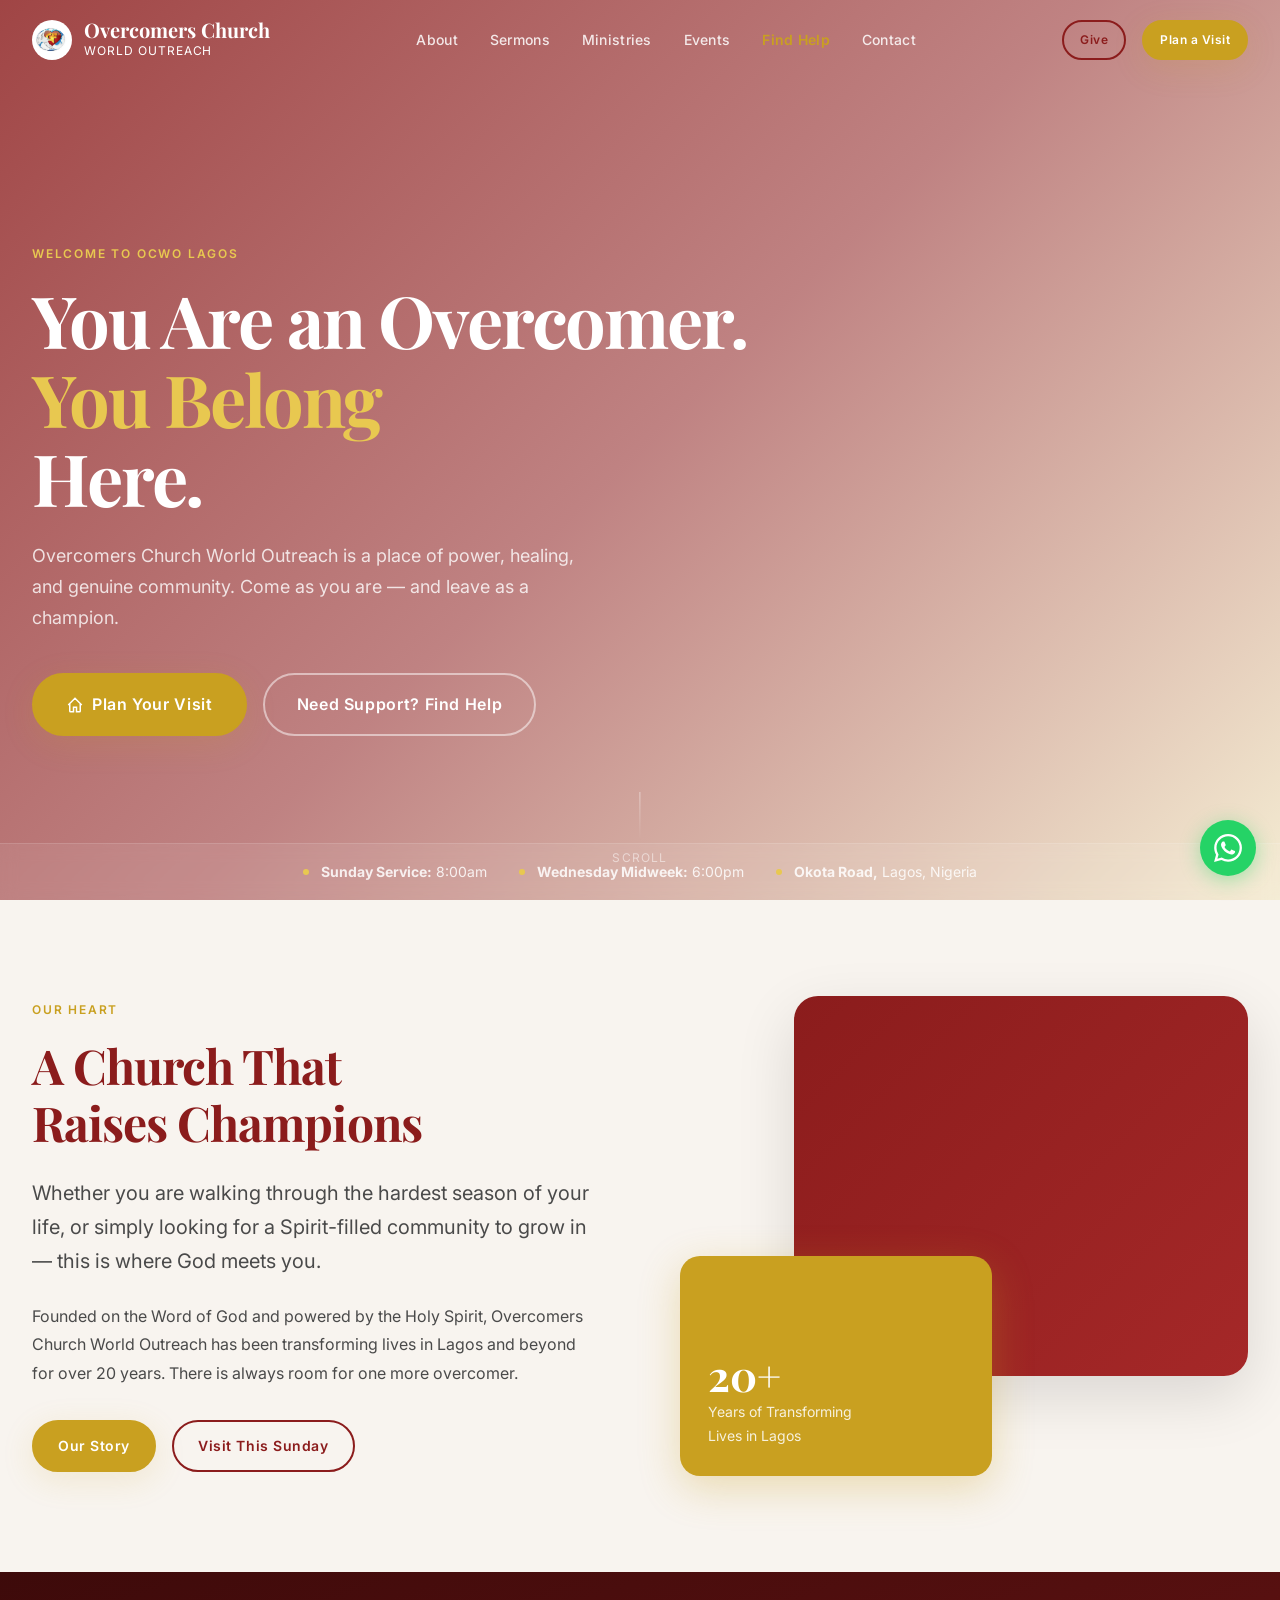
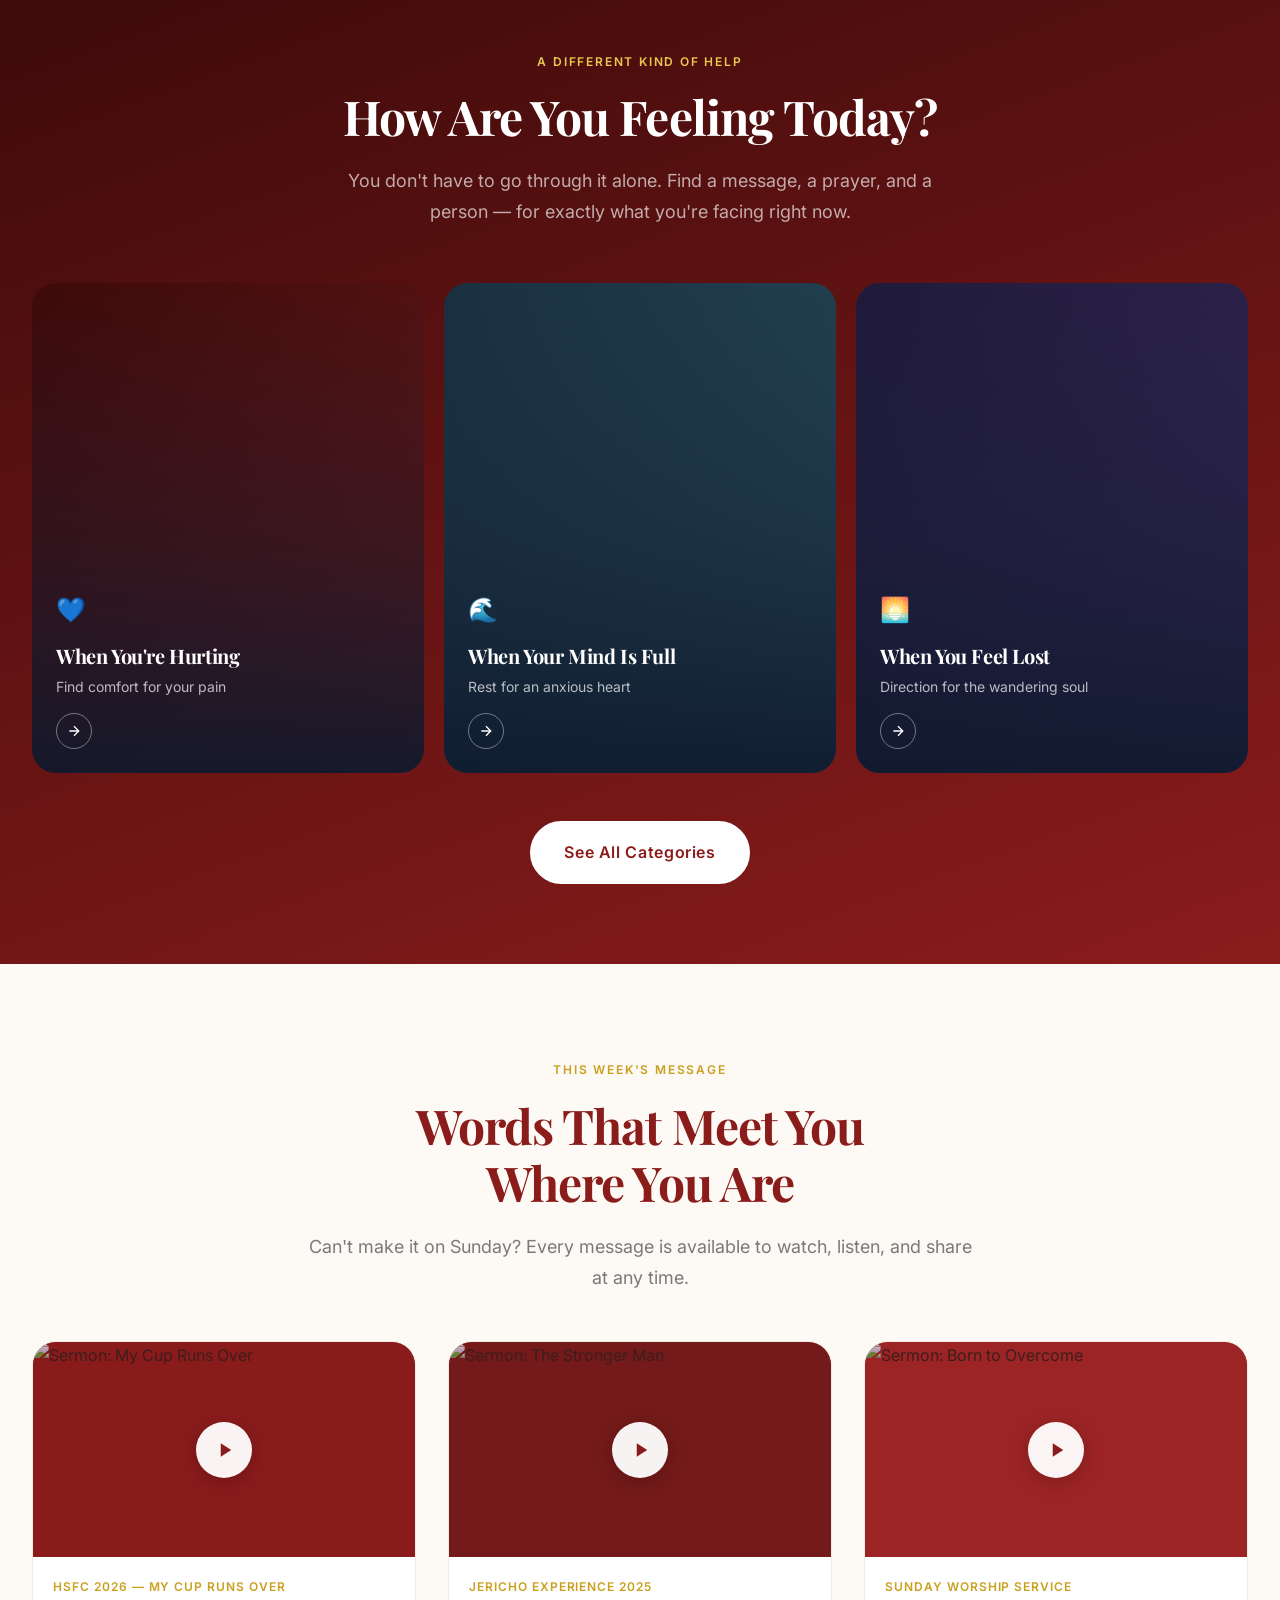
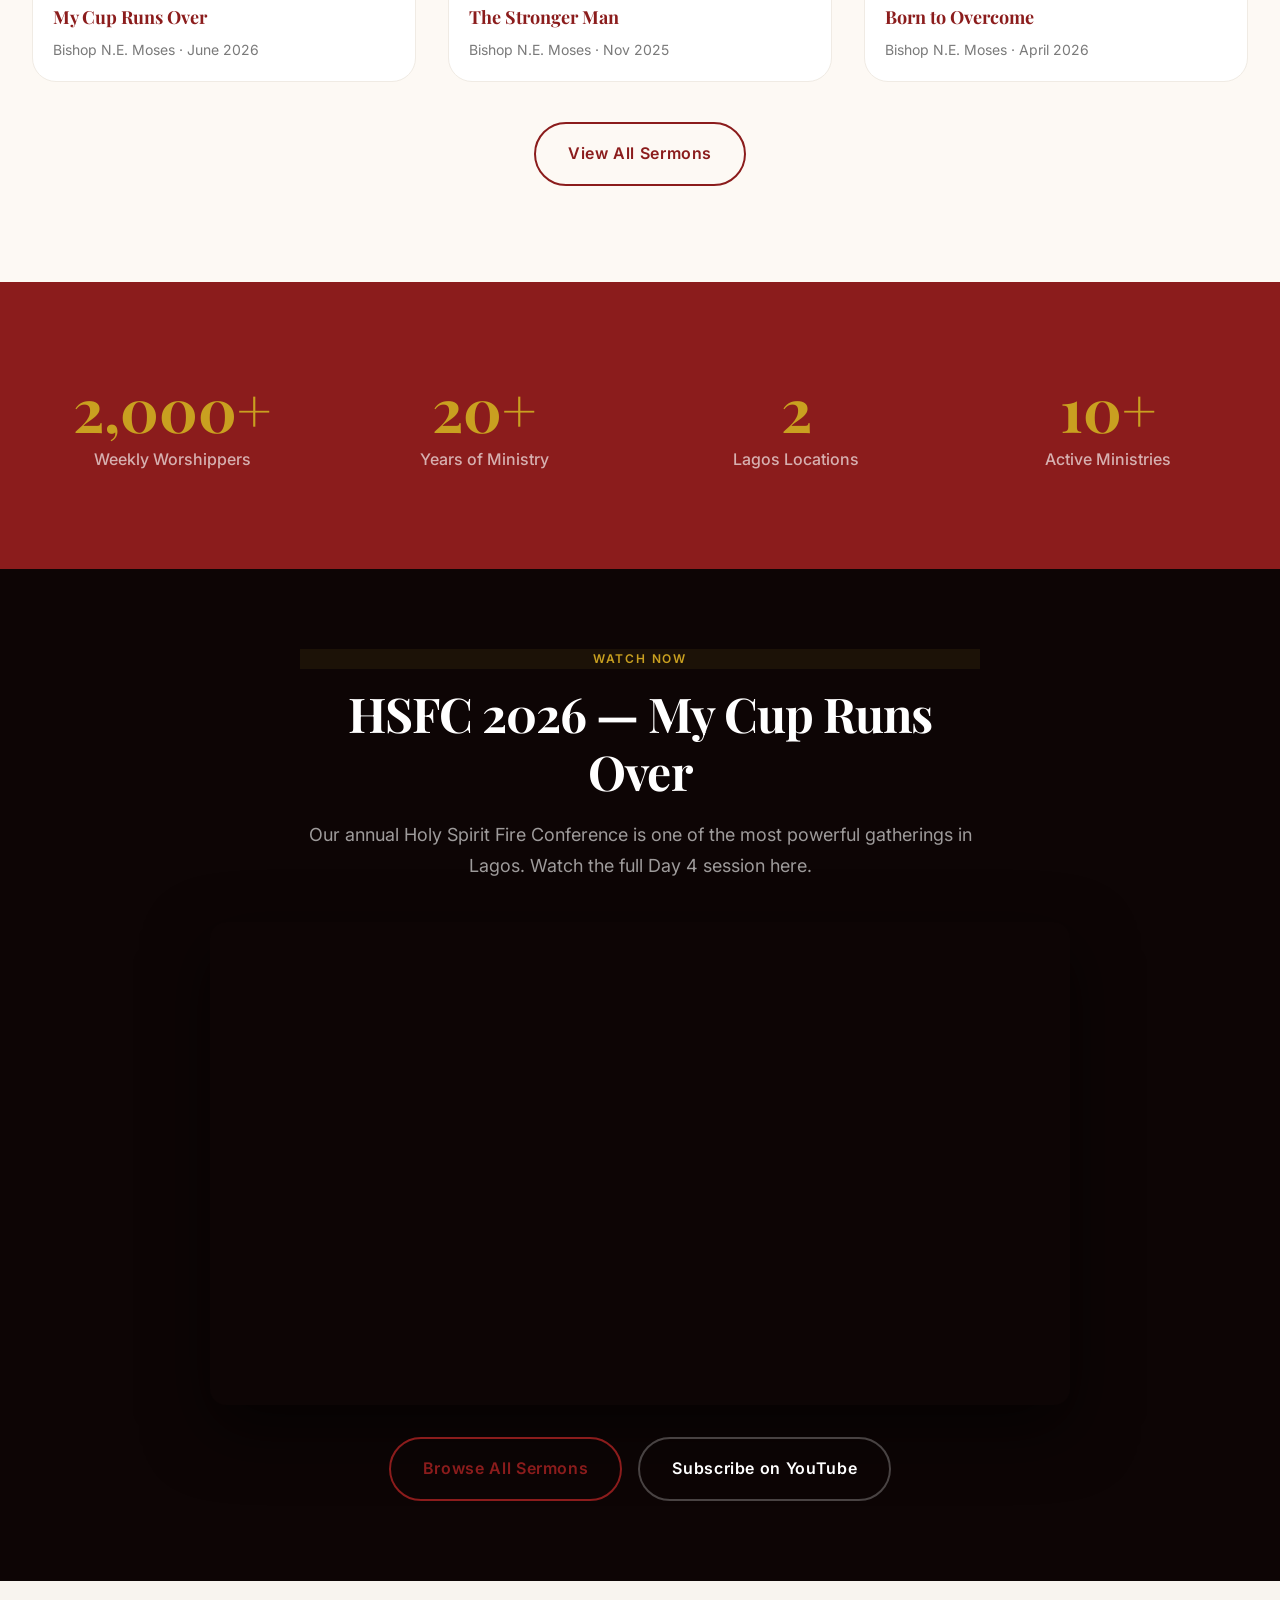
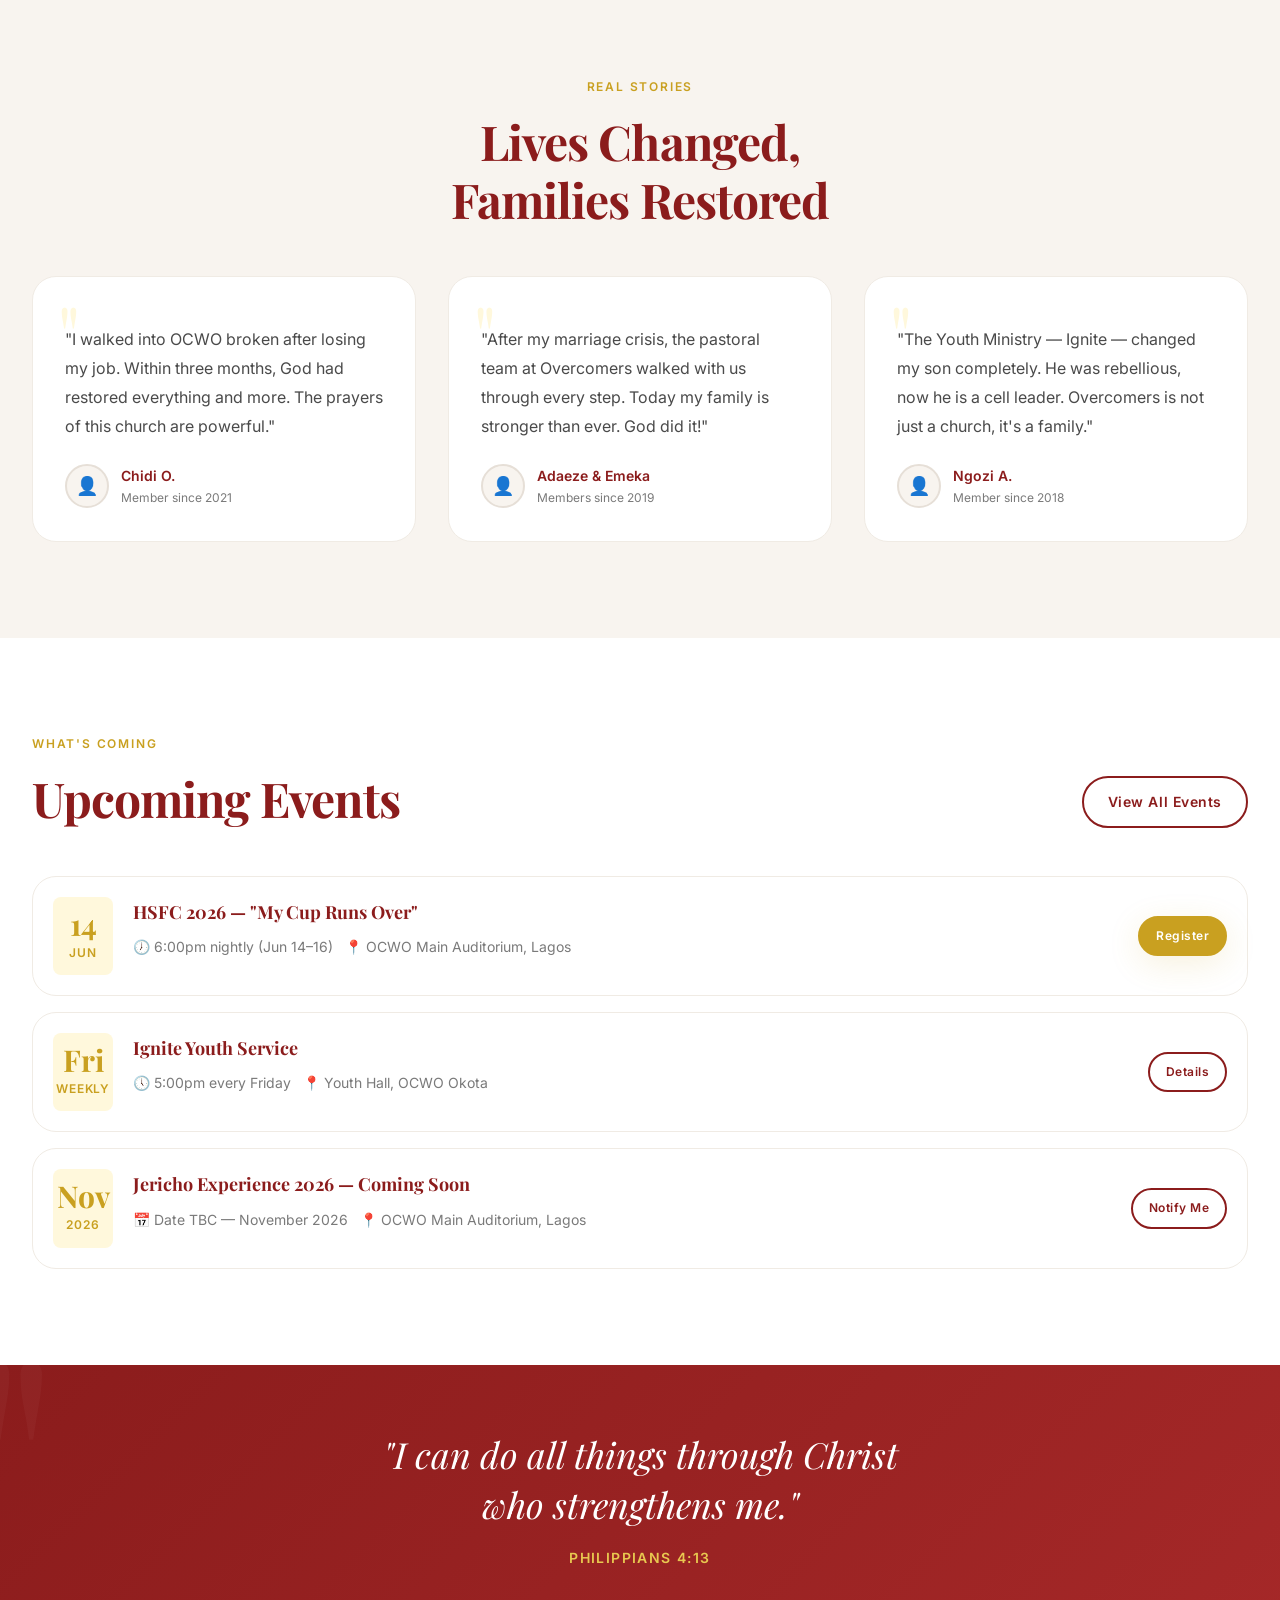
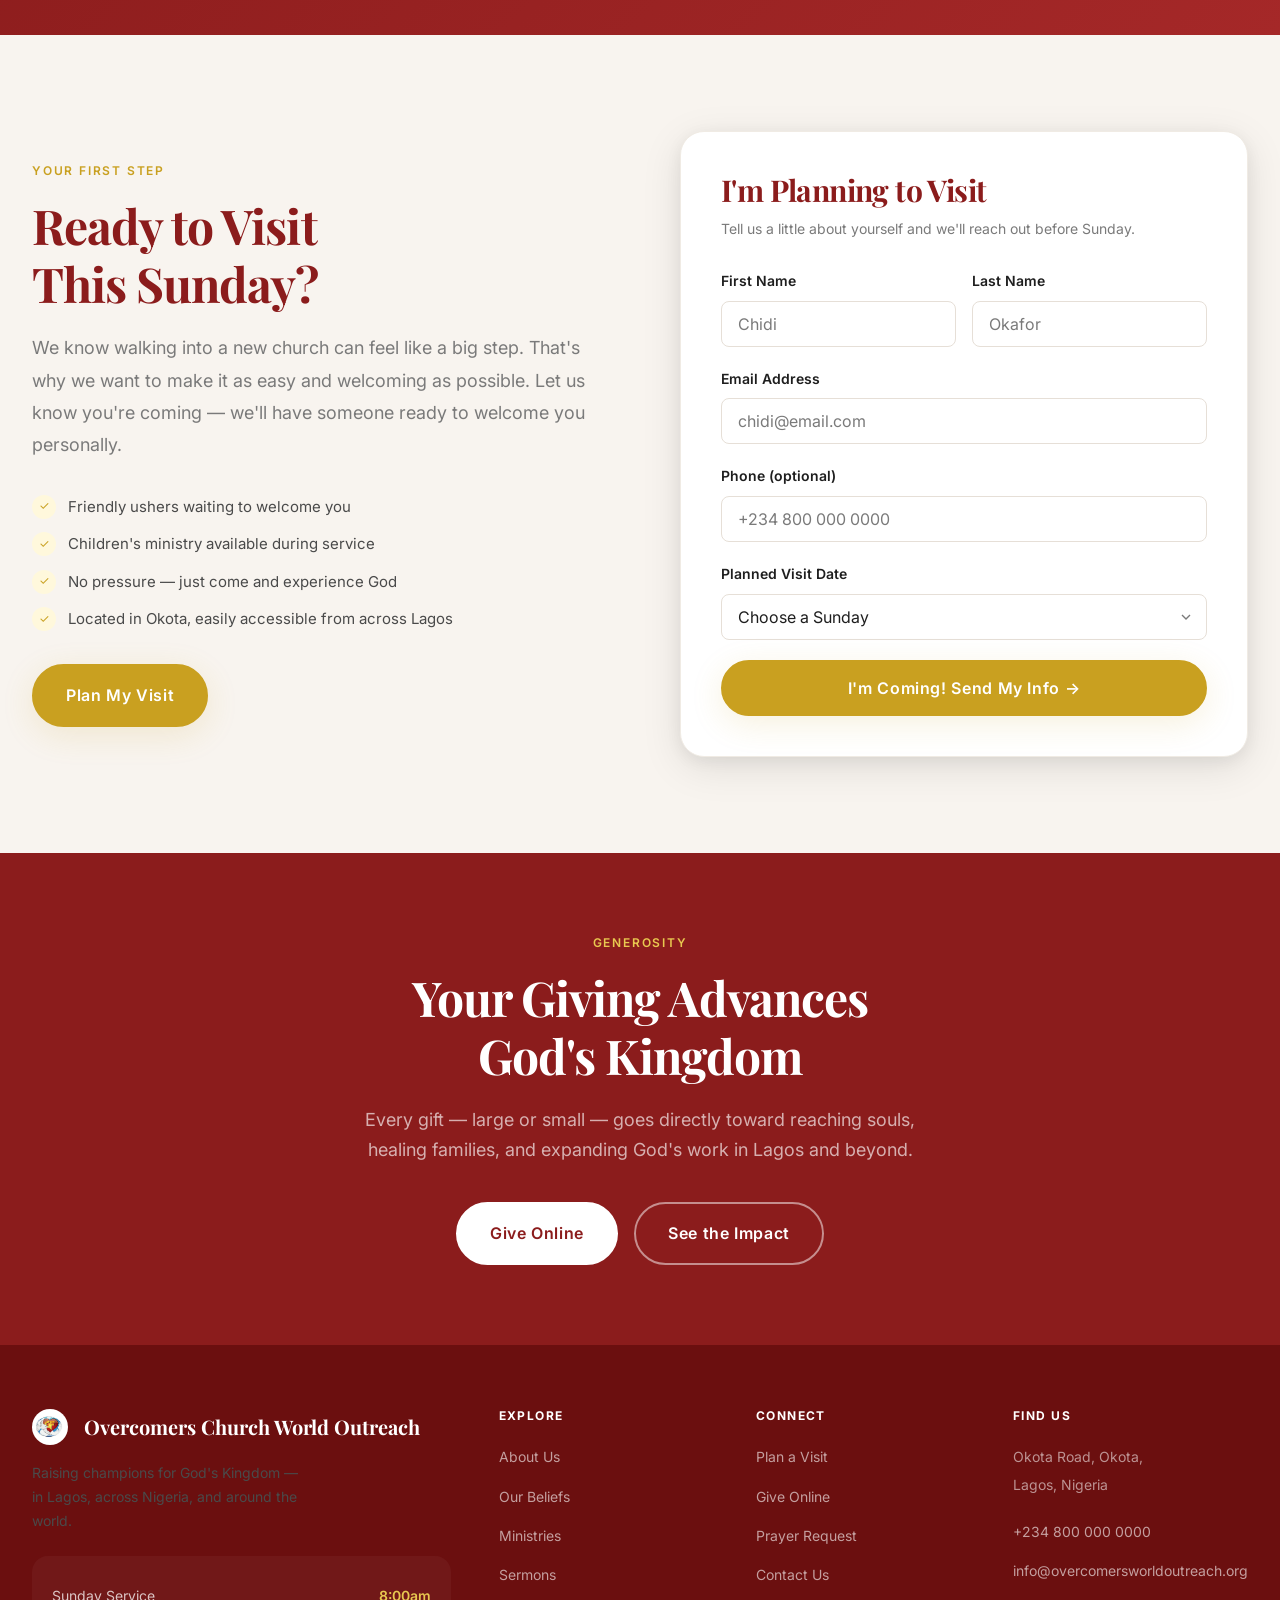
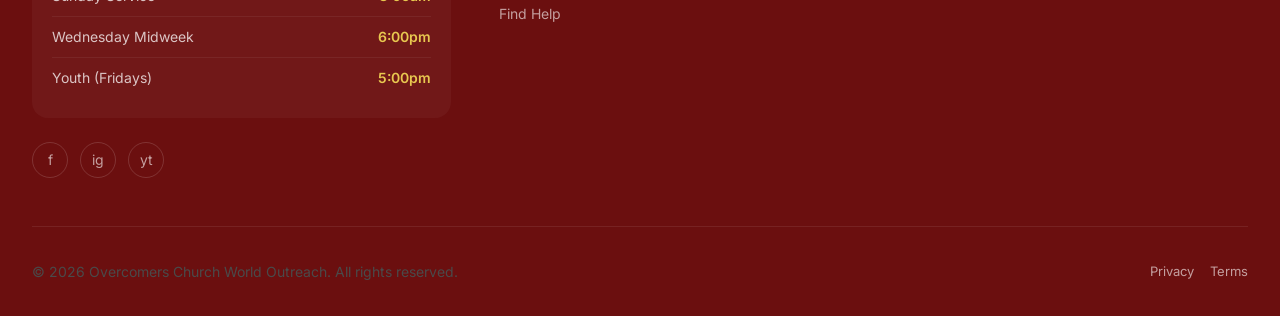
==== index.html @ a86c3cb4 "Initial commit: Overcomers Church World Outreach website Complete 11-page static website for OCWO, O" ====
<!DOCTYPE html>
<html lang="en">
<head>
  <meta charset="UTF-8" />
  <meta name="viewport" content="width=device-width, initial-scale=1.0" />
  <meta name="description" content="Overcomers Church World Outreach — Raising champions for God's Kingdom. Join us in Okota, Lagos every Sunday at 8:00am." />
  <meta property="og:title" content="Overcomers Church World Outreach" />
  <meta property="og:description" content="Raising champions for God's Kingdom in Lagos, Nigeria, and around the world." />
  <meta property="og:type" content="website" />
  <title>Overcomers Church World Outreach — Home</title>
  <link rel="preconnect" href="https://fonts.googleapis.com" />
  <link rel="preconnect" href="https://fonts.gstatic.com" crossorigin />
  <link href="https://fonts.googleapis.com/css2?family=Playfair+Display:ital,wght@0,700;0,800;1,700&family=Inter:wght@400;500;600&display=swap" rel="stylesheet" />
  <link rel="stylesheet" href="css/style.css" />
</head>
<body>

  <nav class="nav nav--transparent" id="main-nav" data-transparent="true">
    <div class="nav__inner">
      <a href="index.html" class="nav__logo">
        <img src="logo/Overcomers Church World Outreach logo.jpg" alt="Overcomers Church World Outreach" class="nav__logo-mark" style="object-fit:cover;background:transparent;border-radius:50%;">
        <div>
          <div class="nav__logo-text">Overcomers Church</div>
          <div class="nav__logo-sub">World Outreach</div>
        </div>
      </a>
      <ul class="nav__links">
        <li><a href="about.html" class="nav__link">About</a></li>
        <li><a href="sermons.html" class="nav__link">Sermons</a></li>
        <li><a href="ministries.html" class="nav__link">Ministries</a></li>
        <li><a href="events.html" class="nav__link">Events</a></li>
        <li><a href="find-help.html" class="nav__link nav__link--find-help">Find Help</a></li>
        <li><a href="contact.html" class="nav__link">Contact</a></li>
      </ul>
      <div class="nav__actions">
        <a href="give.html" class="btn btn--secondary btn--sm">Give</a>
        <a href="plan-visit.html" class="btn btn--primary btn--sm">Plan a Visit</a>
        <button class="nav__menu-btn" id="menu-btn" aria-label="Open menu">
          <span></span><span></span><span></span>
        </button>
      </div>
    </div>
  </nav>

  <div class="mobile-nav" id="mobile-nav">
    <button class="mobile-nav__close" id="mobile-nav-close">✕</button>
    <ul class="mobile-nav__links">
      <li><a href="index.html" class="mobile-nav__link">Home</a></li>
      <li><a href="about.html" class="mobile-nav__link">About</a></li>
      <li><a href="beliefs.html" class="mobile-nav__link">Our Beliefs</a></li>
      <li><a href="sermons.html" class="mobile-nav__link">Sermons</a></li>
      <li><a href="ministries.html" class="mobile-nav__link">Ministries</a></li>
      <li><a href="events.html" class="mobile-nav__link">Events</a></li>
      <li><a href="find-help.html" class="mobile-nav__link mobile-nav__link--find-help">Find Help</a></li>
      <li><a href="plan-visit.html" class="mobile-nav__link">Plan a Visit</a></li>
      <li><a href="give.html" class="mobile-nav__link">Give</a></li>
      <li><a href="contact.html" class="mobile-nav__link">Contact</a></li>
    </ul>
  </div>

  <main>

    <!-- HERO -->
    <section class="hero">
      <div class="hero__bg" style="overflow:hidden;">
        <img
          src="images/hero-worship.jpg"
          alt="Overcomers Church World Outreach in worship"
          style="position:absolute;inset:0;width:100%;height:100%;object-fit:cover;"
          onerror="this.style.display='none'"
        />
      </div>

      <div class="hero__content">
        <span class="hero__label animate-fade-up">Welcome to OCWO Lagos</span>
        <h1 class="hero__title animate-fade-up animate-fade-up--delay-1">
          You Are an Overcomer.
          <span>You Belong</span>
          Here.
        </h1>
        <p class="hero__subtitle animate-fade-up animate-fade-up--delay-2">
          Overcomers Church World Outreach is a place of power, healing, and genuine community.
          Come as you are — and leave as a champion.
        </p>
        <div class="hero__actions animate-fade-up animate-fade-up--delay-3">
          <a href="plan-visit.html" class="btn btn--primary btn--lg">
            <svg viewBox="0 0 24 24" fill="none" stroke="currentColor" stroke-width="2"><path d="M3 12l9-9 9 9M5 10v10a1 1 0 001 1h4v-6h4v6h4a1 1 0 001-1V10"/></svg>
            Plan Your Visit
          </a>
          <a href="find-help.html" class="btn btn--ghost btn--lg">
            Need Support? Find Help
          </a>
        </div>
      </div>

      <div class="service-bar" style="position:absolute;bottom:0;left:0;right:0;">
        <div class="service-bar__inner">
          <div class="service-bar__item">
            <div class="service-bar__dot"></div>
            <span><strong>Sunday Service:</strong> 8:00am</span>
          </div>
          <div class="service-bar__item">
            <div class="service-bar__dot"></div>
            <span><strong>Wednesday Midweek:</strong> 6:00pm</span>
          </div>
          <div class="service-bar__item">
            <div class="service-bar__dot"></div>
            <span><strong>Okota Road,</strong> Lagos, Nigeria</span>
          </div>
        </div>
      </div>

      <div class="hero__scroll">
        <div class="hero__scroll-line"></div>
        <span>Scroll</span>
      </div>
    </section>

    <!-- WELCOME SECTION -->
    <section class="section section--warm">
      <div class="container">
        <div style="display:grid;grid-template-columns:1fr 1fr;gap:80px;align-items:center;">

          <div class="reveal">
            <span class="section-header__label">Our Heart</span>
            <h2 style="margin-bottom:24px;">A Church That<br>Raises Champions</h2>
            <p class="text-lead" style="margin-bottom:24px;">
              Whether you are walking through the hardest season of your life, or simply looking for
              a Spirit-filled community to grow in — this is where God meets you.
            </p>
            <p style="margin-bottom:32px;">
              Founded on the Word of God and powered by the Holy Spirit, Overcomers Church World Outreach
              has been transforming lives in Lagos and beyond for over 20 years. There is always room for one more overcomer.
            </p>
            <div style="display:flex;gap:16px;flex-wrap:wrap;">
              <a href="about.html" class="btn btn--primary">Our Story</a>
              <a href="plan-visit.html" class="btn btn--secondary">Visit This Sunday</a>
            </div>
          </div>

          <div class="reveal" style="position:relative;height:480px;">
            <div style="position:absolute;top:0;right:0;width:80%;height:380px;background:linear-gradient(135deg,#8B1C1C 0%,#A52828 100%);border-radius:24px;overflow:hidden;box-shadow:0 20px 60px rgba(0,0,0,0.12);">
              <img src="images/congregation.jpg" alt="OCWO congregation celebrating together" style="width:100%;height:100%;object-fit:cover;opacity:0.85;" onerror="this.style.display='none'" />
            </div>
            <div style="position:absolute;bottom:0;left:0;width:55%;height:220px;background:var(--color-accent);border-radius:20px;display:flex;flex-direction:column;align-items:flex-start;justify-content:flex-end;padding:28px;box-shadow:0 12px 40px rgba(201,160,32,0.3);">
              <div style="font-family:'Playfair Display',serif;font-size:42px;font-weight:700;color:white;line-height:1;">20+</div>
              <div style="font-size:14px;color:rgba(255,255,255,0.85);margin-top:4px;">Years of Transforming<br>Lives in Lagos</div>
            </div>
          </div>

        </div>
      </div>
    </section>

    <!-- FIND HELP -->
    <section class="section" style="background:linear-gradient(160deg,#3D0A0A 0%,#8B1C1C 100%);padding:80px 0;">
      <div class="container">
        <div style="text-align:center;max-width:640px;margin:0 auto 56px;">
          <span class="section-header__label" style="color:var(--color-accent-light);">A Different Kind of Help</span>
          <h2 style="color:white;margin-bottom:20px;">How Are You Feeling Today?</h2>
          <p style="color:rgba(255,255,255,0.65);font-size:18px;line-height:1.7;">
            You don't have to go through it alone. Find a message, a prayer, and a person — for exactly what you're facing right now.
          </p>
        </div>

        <div style="display:grid;grid-template-columns:repeat(3,1fr);gap:20px;margin-bottom:48px;">

          <a href="find-help.html#hurting" class="help-card" style="text-decoration:none;">
            <div class="help-card__bg" style="background:linear-gradient(135deg,#3D0A0A 0%,#6B1A1A 100%);"></div>
            <div class="help-card__overlay"></div>
            <div class="help-card__content">
              <span class="help-card__icon">💙</span>
              <h3 class="help-card__title">When You're Hurting</h3>
              <p class="help-card__sub">Find comfort for your pain</p>
              <div class="help-card__arrow"><svg viewBox="0 0 24 24" stroke-width="2"><line x1="5" y1="12" x2="19" y2="12"/><polyline points="12 5 19 12 12 19"/></svg></div>
            </div>
          </a>

          <a href="find-help.html#overwhelmed" class="help-card" style="text-decoration:none;">
            <div class="help-card__bg" style="background:linear-gradient(135deg,#1a3040 0%,#2a5060 100%);"></div>
            <div class="help-card__overlay"></div>
            <div class="help-card__content">
              <span class="help-card__icon">🌊</span>
              <h3 class="help-card__title">When Your Mind Is Full</h3>
              <p class="help-card__sub">Rest for an anxious heart</p>
              <div class="help-card__arrow"><svg viewBox="0 0 24 24" stroke-width="2"><line x1="5" y1="12" x2="19" y2="12"/><polyline points="12 5 19 12 12 19"/></svg></div>
            </div>
          </a>

          <a href="find-help.html#lost" class="help-card" style="text-decoration:none;">
            <div class="help-card__bg" style="background:linear-gradient(135deg,#1f1a3a 0%,#3a2a5a 100%);"></div>
            <div class="help-card__overlay"></div>
            <div class="help-card__content">
              <span class="help-card__icon">🌅</span>
              <h3 class="help-card__title">When You Feel Lost</h3>
              <p class="help-card__sub">Direction for the wandering soul</p>
              <div class="help-card__arrow"><svg viewBox="0 0 24 24" stroke-width="2"><line x1="5" y1="12" x2="19" y2="12"/><polyline points="12 5 19 12 12 19"/></svg></div>
            </div>
          </a>

        </div>

        <div style="text-align:center;">
          <a href="find-help.html" class="btn btn--white btn--lg">See All Categories</a>
        </div>
      </div>
    </section>

    <!-- LATEST SERMONS -->
    <section class="section section--cream">
      <div class="container">
        <div class="section-header section-header--center reveal">
          <span class="section-header__label">This Week's Message</span>
          <h2 class="section-header__title">Words That Meet You<br>Where You Are</h2>
          <p class="section-header__desc">Can't make it on Sunday? Every message is available to watch, listen, and share at any time.</p>
        </div>

        <div class="grid grid-3 reveal">

          <div class="sermon-card">
            <div class="sermon-card__thumb">
              <img src="images/sermon-mycup.jpg" alt="Sermon: My Cup Runs Over" style="width:100%;height:100%;object-fit:cover;" onerror="this.style.background='#8B1C1C'" />
              <div class="sermon-card__play">
                <div class="sermon-card__play-btn" data-video="Z9dUlaTcVEQ" data-platform="youtube" style="cursor:pointer;">
                  <svg width="18" height="18" viewBox="0 0 24 24"><polygon points="5 3 19 12 5 21 5 3"/></svg>
                </div>
              </div>
            </div>
            <div class="sermon-card__body">
              <div class="sermon-card__series">HSFC 2026 — My Cup Runs Over</div>
              <div class="sermon-card__title">My Cup Runs Over</div>
              <div class="sermon-card__speaker">Bishop N.E. Moses · June 2026</div>
            </div>
          </div>

          <div class="sermon-card">
            <div class="sermon-card__thumb">
              <img src="images/sermon-strongerman.jpg" alt="Sermon: The Stronger Man" style="width:100%;height:100%;object-fit:cover;" onerror="this.style.background='#6B1A1A'" />
              <div class="sermon-card__play">
                <div class="sermon-card__play-btn" data-video="SwOSjzwTbRo" data-platform="youtube" style="cursor:pointer;">
                  <svg width="18" height="18" viewBox="0 0 24 24"><polygon points="5 3 19 12 5 21 5 3"/></svg>
                </div>
              </div>
            </div>
            <div class="sermon-card__body">
              <div class="sermon-card__series">Jericho Experience 2025</div>
              <div class="sermon-card__title">The Stronger Man</div>
              <div class="sermon-card__speaker">Bishop N.E. Moses · Nov 2025</div>
            </div>
          </div>

          <div class="sermon-card">
            <div class="sermon-card__thumb">
              <img src="images/sermon-overcomer.jpg" alt="Sermon: Born to Overcome" style="width:100%;height:100%;object-fit:cover;" onerror="this.style.background='#A52828'" />
              <div class="sermon-card__play">
                <div class="sermon-card__play-btn" data-video="ePks0yJX9TE" data-platform="youtube" style="cursor:pointer;">
                  <svg width="18" height="18" viewBox="0 0 24 24"><polygon points="5 3 19 12 5 21 5 3"/></svg>
                </div>
              </div>
            </div>
            <div class="sermon-card__body">
              <div class="sermon-card__series">Sunday Worship Service</div>
              <div class="sermon-card__title">Born to Overcome</div>
              <div class="sermon-card__speaker">Bishop N.E. Moses · April 2026</div>
            </div>
          </div>

        </div>

        <div style="text-align:center;margin-top:40px;" class="reveal">
          <a href="sermons.html" class="btn btn--secondary btn--lg">View All Sermons</a>
        </div>
      </div>
    </section>

    <!-- STATISTICS -->
    <section class="section" style="background:var(--color-primary);padding:64px 0;">
      <div class="container">
        <div class="grid grid-4">
          <div class="stat-card reveal">
            <div class="stat-card__number" data-count="2000" data-suffix="+">2000+</div>
            <div class="stat-card__label" style="color:rgba(255,255,255,0.65);">Weekly Worshippers</div>
          </div>
          <div class="stat-card reveal">
            <div class="stat-card__number" data-count="20" data-suffix="+">20+</div>
            <div class="stat-card__label" style="color:rgba(255,255,255,0.65);">Years of Ministry</div>
          </div>
          <div class="stat-card reveal">
            <div class="stat-card__number" data-count="2" data-suffix="">2</div>
            <div class="stat-card__label" style="color:rgba(255,255,255,0.65);">Lagos Locations</div>
          </div>
          <div class="stat-card reveal">
            <div class="stat-card__number" data-count="10" data-suffix="+">10+</div>
            <div class="stat-card__label" style="color:rgba(255,255,255,0.65);">Active Ministries</div>
          </div>
        </div>
      </div>
    </section>

    <!-- FEATURED VIDEO -->
    <section style="background:#0d0505;padding:80px 0;">
      <div class="container">
        <div class="section-header section-header--center reveal" style="margin-bottom:40px;">
          <span class="section-header__label" style="color:#C9A020;border-color:rgba(201,160,32,0.35);background:rgba(201,160,32,0.08);">Watch Now</span>
          <h2 class="section-header__title" style="color:#fff;">HSFC 2026 — My Cup Runs Over</h2>
          <p class="section-header__desc" style="color:rgba(255,255,255,0.6);">Our annual Holy Spirit Fire Conference is one of the most powerful gatherings in Lagos. Watch the full Day 4 session here.</p>
        </div>
        <div class="reveal" style="position:relative;max-width:860px;margin:0 auto;border-radius:16px;overflow:hidden;box-shadow:0 24px 64px rgba(0,0,0,0.6);">
          <div style="position:relative;padding-bottom:56.25%;height:0;overflow:hidden;">
            <iframe
              src="https://www.youtube.com/embed/Z9dUlaTcVEQ?rel=0&modestbranding=1&color=white"
              title="HSFC 2026 — My Cup Runs Over | Overcomers Church World Outreach"
              frameborder="0"
              allow="accelerometer; autoplay; clipboard-write; encrypted-media; gyroscope; picture-in-picture; web-share"
              allowfullscreen
              style="position:absolute;top:0;left:0;width:100%;height:100%;"
              loading="lazy">
            </iframe>
          </div>
        </div>
        <div style="text-align:center;margin-top:32px;" class="reveal">
          <a href="sermons.html" class="btn btn--secondary btn--lg" style="margin-right:12px;">Browse All Sermons</a>
          <a href="https://www.youtube.com/channel/UChNzaaQHWECdO50IFASv7bw" target="_blank" rel="noopener" class="btn btn--lg" style="background:transparent;border:2px solid rgba(255,255,255,0.25);color:#fff;">Subscribe on YouTube</a>
        </div>
      </div>
    </section>

    <!-- TESTIMONIALS -->
    <section class="section section--warm">
      <div class="container">
        <div class="section-header section-header--center reveal">
          <span class="section-header__label">Real Stories</span>
          <h2 class="section-header__title">Lives Changed,<br>Families Restored</h2>
        </div>
        <div class="grid grid-3 reveal">

          <div class="testimonial">
            <p class="testimonial__text">
              "I walked into OCWO broken after losing my job. Within three months, God had restored everything and more. The prayers of this church are powerful."
            </p>
            <div class="testimonial__author">
              <div class="testimonial__avatar-placeholder">👤</div>
              <div>
                <div class="testimonial__name">Chidi O.</div>
                <div class="testimonial__role">Member since 2021</div>
              </div>
            </div>
          </div>

          <div class="testimonial">
            <p class="testimonial__text">
              "After my marriage crisis, the pastoral team at Overcomers walked with us through every step. Today my family is stronger than ever. God did it!"
            </p>
            <div class="testimonial__author">
              <div class="testimonial__avatar-placeholder">👤</div>
              <div>
                <div class="testimonial__name">Adaeze &amp; Emeka</div>
                <div class="testimonial__role">Members since 2019</div>
              </div>
            </div>
          </div>

          <div class="testimonial">
            <p class="testimonial__text">
              "The Youth Ministry — Ignite — changed my son completely. He was rebellious, now he is a cell leader. Overcomers is not just a church, it's a family."
            </p>
            <div class="testimonial__author">
              <div class="testimonial__avatar-placeholder">👤</div>
              <div>
                <div class="testimonial__name">Ngozi A.</div>
                <div class="testimonial__role">Member since 2018</div>
              </div>
            </div>
          </div>

        </div>
      </div>
    </section>

    <!-- UPCOMING EVENTS -->
    <section class="section">
      <div class="container">
        <div style="display:flex;justify-content:space-between;align-items:flex-end;margin-bottom:48px;" class="reveal">
          <div>
            <span class="section-header__label">What's Coming</span>
            <h2>Upcoming Events</h2>
          </div>
          <a href="events.html" class="btn btn--secondary">View All Events</a>
        </div>
        <div style="display:flex;flex-direction:column;gap:16px;" class="reveal">

          <div class="event-card" data-category="conference">
            <div class="event-card__date">
              <div class="event-card__day">14</div>
              <div class="event-card__month">Jun</div>
            </div>
            <div class="event-card__body">
              <div class="event-card__title">HSFC 2026 — "My Cup Runs Over"</div>
              <div class="event-card__meta">
                <span>🕖 6:00pm nightly (Jun 14–16)</span>
                <span>📍 OCWO Main Auditorium, Lagos</span>
              </div>
            </div>
            <a href="events.html" class="btn btn--primary btn--sm" style="flex-shrink:0;align-self:center;">Register</a>
          </div>

          <div class="event-card" data-category="youth">
            <div class="event-card__date">
              <div class="event-card__day">Fri</div>
              <div class="event-card__month">Weekly</div>
            </div>
            <div class="event-card__body">
              <div class="event-card__title">Ignite Youth Service</div>
              <div class="event-card__meta">
                <span>🕔 5:00pm every Friday</span>
                <span>📍 Youth Hall, OCWO Okota</span>
              </div>
            </div>
            <a href="ministries.html" class="btn btn--secondary btn--sm" style="flex-shrink:0;align-self:center;">Details</a>
          </div>

          <div class="event-card" data-category="conference">
            <div class="event-card__date">
              <div class="event-card__day">Nov</div>
              <div class="event-card__month">2026</div>
            </div>
            <div class="event-card__body">
              <div class="event-card__title">Jericho Experience 2026 — Coming Soon</div>
              <div class="event-card__meta">
                <span>📅 Date TBC — November 2026</span>
                <span>📍 OCWO Main Auditorium, Lagos</span>
              </div>
            </div>
            <a href="events.html" class="btn btn--secondary btn--sm" style="flex-shrink:0;align-self:center;">Notify Me</a>
          </div>

        </div>
      </div>
    </section>

    <!-- SCRIPTURE BANNER -->
    <div class="scripture-banner">
      <p class="scripture-banner__text">
        "I can do all things through Christ<br>who strengthens me."
      </p>
      <p class="scripture-banner__ref">Philippians 4:13</p>
    </div>

    <!-- PLAN YOUR VISIT CTA -->
    <section class="section section--warm">
      <div class="container">
        <div style="display:grid;grid-template-columns:1fr 1fr;gap:80px;align-items:center;" class="reveal">
          <div>
            <span class="section-header__label">Your First Step</span>
            <h2 style="margin-bottom:20px;">Ready to Visit<br>This Sunday?</h2>
            <p style="font-size:18px;line-height:1.8;color:var(--color-muted);margin-bottom:32px;">
              We know walking into a new church can feel like a big step. That's why we want to
              make it as easy and welcoming as possible. Let us know you're coming —
              we'll have someone ready to welcome you personally.
            </p>
            <ul style="display:flex;flex-direction:column;gap:12px;margin-bottom:32px;">
              <li style="display:flex;gap:12px;align-items:center;font-size:15px;color:var(--color-text-soft);">
                <span style="width:24px;height:24px;background:var(--color-accent-subtle);border-radius:50%;display:flex;align-items:center;justify-content:center;color:var(--color-accent);font-size:12px;flex-shrink:0;">✓</span>
                Friendly ushers waiting to welcome you
              </li>
              <li style="display:flex;gap:12px;align-items:center;font-size:15px;color:var(--color-text-soft);">
                <span style="width:24px;height:24px;background:var(--color-accent-subtle);border-radius:50%;display:flex;align-items:center;justify-content:center;color:var(--color-accent);font-size:12px;flex-shrink:0;">✓</span>
                Children's ministry available during service
              </li>
              <li style="display:flex;gap:12px;align-items:center;font-size:15px;color:var(--color-text-soft);">
                <span style="width:24px;height:24px;background:var(--color-accent-subtle);border-radius:50%;display:flex;align-items:center;justify-content:center;color:var(--color-accent);font-size:12px;flex-shrink:0;">✓</span>
                No pressure — just come and experience God
              </li>
              <li style="display:flex;gap:12px;align-items:center;font-size:15px;color:var(--color-text-soft);">
                <span style="width:24px;height:24px;background:var(--color-accent-subtle);border-radius:50%;display:flex;align-items:center;justify-content:center;color:var(--color-accent);font-size:12px;flex-shrink:0;">✓</span>
                Located in Okota, easily accessible from across Lagos
              </li>
            </ul>
            <a href="plan-visit.html" class="btn btn--primary btn--lg">Plan My Visit</a>
          </div>

          <div style="background:white;border-radius:24px;padding:40px;box-shadow:var(--shadow-lg);border:1px solid var(--color-border-light);">
            <h3 style="margin-bottom:8px;">I'm Planning to Visit</h3>
            <p style="font-size:14px;color:var(--color-muted);margin-bottom:28px;">Tell us a little about yourself and we'll reach out before Sunday.</p>
            <form id="visit-form">
              <div class="form-row">
                <div class="form-group">
                  <label class="form-label" for="visit-fname">First Name</label>
                  <input type="text" id="visit-fname" class="form-input" placeholder="Chidi" required />
                </div>
                <div class="form-group">
                  <label class="form-label" for="visit-lname">Last Name</label>
                  <input type="text" id="visit-lname" class="form-input" placeholder="Okafor" />
                </div>
              </div>
              <div class="form-group">
                <label class="form-label" for="visit-email">Email Address</label>
                <input type="email" id="visit-email" class="form-input" placeholder="chidi@email.com" required />
              </div>
              <div class="form-group">
                <label class="form-label" for="visit-phone">Phone (optional)</label>
                <input type="tel" id="visit-phone" class="form-input" placeholder="+234 800 000 0000" />
              </div>
              <div class="form-group">
                <label class="form-label" for="visit-date">Planned Visit Date</label>
                <select id="visit-date" class="form-select">
                  <option value="">Choose a Sunday</option>
                  <option>This Sunday</option>
                  <option>Next Sunday</option>
                  <option>In 2 weeks</option>
                  <option>Not sure yet</option>
                </select>
              </div>
              <button type="submit" class="btn btn--primary btn--full btn--lg">
                I'm Coming! Send My Info →
              </button>
            </form>
          </div>

        </div>
      </div>
    </section>

    <!-- GIVE TEASER -->
    <section class="section" style="background:var(--color-primary);padding:80px 0;text-align:center;">
      <div class="container">
        <div class="reveal" style="max-width:560px;margin:0 auto;">
          <span class="section-header__label" style="color:var(--color-accent-light);">Generosity</span>
          <h2 style="color:white;margin-bottom:20px;">Your Giving Advances God's Kingdom</h2>
          <p style="color:rgba(255,255,255,0.65);font-size:18px;line-height:1.7;margin-bottom:36px;">
            Every gift — large or small — goes directly toward reaching souls, healing families,
            and expanding God's work in Lagos and beyond.
          </p>
          <div style="display:flex;gap:16px;justify-content:center;flex-wrap:wrap;">
            <a href="give.html" class="btn btn--white btn--lg">Give Online</a>
            <a href="give.html#why" class="btn btn--ghost btn--lg">See the Impact</a>
          </div>
        </div>
      </div>
    </section>

  </main>

  <footer class="footer">
    <div class="container">
      <div class="footer__grid">
        <div class="footer__brand">
          <a href="index.html" class="footer__logo">
            <img src="logo/Overcomers Church World Outreach logo.jpg" alt="" style="width:36px;height:36px;border-radius:50%;object-fit:cover;margin-right:4px;">
            <span class="footer__logo-name">Overcomers Church World Outreach</span>
          </a>
          <p class="footer__tagline">Raising champions for God's Kingdom — in Lagos, across Nigeria, and around the world.</p>
          <div class="footer__service-times">
            <div class="footer__service-time"><span>Sunday Service</span><span>8:00am</span></div>
            <div class="footer__service-time"><span>Wednesday Midweek</span><span>6:00pm</span></div>
            <div class="footer__service-time"><span>Youth (Fridays)</span><span>5:00pm</span></div>
          </div>
          <div class="footer__socials mt-6">
            <a href="https://www.facebook.com/OvercomersGrace" class="footer__social" aria-label="Facebook" target="_blank" rel="noopener">f</a>
            <a href="https://www.instagram.com/overcomersgrace" class="footer__social" aria-label="Instagram" target="_blank" rel="noopener">ig</a>
            <a href="https://www.youtube.com/channel/UChNzaaQHWECdO50IFASv7bw" class="footer__social" aria-label="YouTube" target="_blank" rel="noopener">yt</a>
          </div>
        </div>
        <div>
          <h4 class="footer__col-title">Explore</h4>
          <ul class="footer__links">
            <li><a href="about.html" class="footer__link">About Us</a></li>
            <li><a href="beliefs.html" class="footer__link">Our Beliefs</a></li>
            <li><a href="ministries.html" class="footer__link">Ministries</a></li>
            <li><a href="sermons.html" class="footer__link">Sermons</a></li>
            <li><a href="find-help.html" class="footer__link">Find Help</a></li>
          </ul>
        </div>
        <div>
          <h4 class="footer__col-title">Connect</h4>
          <ul class="footer__links">
            <li><a href="plan-visit.html" class="footer__link">Plan a Visit</a></li>
            <li><a href="give.html" class="footer__link">Give Online</a></li>
            <li><a href="contact.html#prayer" class="footer__link">Prayer Request</a></li>
            <li><a href="contact.html" class="footer__link">Contact Us</a></li>
          </ul>
        </div>
        <div>
          <h4 class="footer__col-title">Find Us</h4>
          <ul class="footer__links">
            <li><span class="footer__link" style="cursor:default;color:rgba(255,255,255,0.55);">Okota Road, Okota,<br>Lagos, Nigeria</span></li>
            <li style="margin-top:8px;"><a href="tel:+2348000000000" class="footer__link">+234 800 000 0000</a></li>
            <li><a href="mailto:info@overcomersworldoutreach.org" class="footer__link">info@overcomersworldoutreach.org</a></li>
          </ul>
        </div>
      </div>
      <div class="footer__bottom">
        <p>© 2026 Overcomers Church World Outreach. All rights reserved.</p>
        <div style="display:flex;gap:16px;"><a href="#" class="footer__link" style="font-size:13px;">Privacy</a><a href="#" class="footer__link" style="font-size:13px;">Terms</a></div>
      </div>
    </div>
  </footer>

  <a href="https://wa.me/[CHURCH_WHATSAPP_NUMBER]" class="whatsapp-float" target="_blank" rel="noopener" aria-label="Chat on WhatsApp">
    <svg viewBox="0 0 24 24" xmlns="http://www.w3.org/2000/svg"><path d="M17.472 14.382c-.297-.149-1.758-.867-2.03-.967-.273-.099-.471-.148-.67.15-.197.297-.767.966-.94 1.164-.173.199-.347.223-.644.075-.297-.15-1.255-.463-2.39-1.475-.883-.788-1.48-1.761-1.653-2.059-.173-.297-.018-.458.13-.606.134-.133.298-.347.446-.52.149-.174.198-.298.298-.497.099-.198.05-.371-.025-.52-.075-.149-.669-1.612-.916-2.207-.242-.579-.487-.5-.669-.51-.173-.008-.371-.01-.57-.01-.198 0-.52.074-.792.372-.272.297-1.04 1.016-1.04 2.479 0 1.462 1.065 2.875 1.213 3.074.149.198 2.096 3.2 5.077 4.487.709.306 1.262.489 1.694.625.712.227 1.36.195 1.871.118.571-.085 1.758-.719 2.006-1.413.248-.694.248-1.289.173-1.413-.074-.124-.272-.198-.57-.347m-5.421 7.403h-.004a9.87 9.87 0 01-5.031-1.378l-.361-.214-3.741.982.998-3.648-.235-.374a9.86 9.86 0 01-1.51-5.26c.001-5.45 4.436-9.884 9.888-9.884 2.64 0 5.122 1.03 6.988 2.898a9.825 9.825 0 012.893 6.994c-.003 5.45-4.437 9.884-9.885 9.884m8.413-18.297A11.815 11.815 0 0012.05 0C5.495 0 .16 5.335.157 11.892c0 2.096.547 4.142 1.588 5.945L.057 24l6.305-1.654a11.882 11.882 0 005.683 1.448h.005c6.554 0 11.89-5.335 11.893-11.893a11.821 11.821 0 00-3.48-8.413z" fill="white"/></svg>
  </a>

  <script src="js/main.js"></script>
</body>
</html>
---- css/style.css ----
﻿/* ==========================================================================
   CHURCH WEBSITE — MASTER STYLESHEET
   Design System: Clean, Modern, Emotionally Warm, Spiritually Grounded
   ========================================================================== */

/* --------------------------------------------------------------------------
   1. DESIGN TOKENS (CSS VARIABLES)
   -------------------------------------------------------------------------- */
:root {
  /* Primary Palette — Deep Crimson Red & Rich Gold */
  --color-primary:       #8B1C1C;
  --color-primary-dark:  #6B0F0F;
  --color-primary-light: #A52828;
  --color-accent:        #C9A020;
  --color-accent-light:  #E8C850;
  --color-accent-subtle: #FFF8DC;

  /* Neutrals */
  --color-warm:          #F8F4EF;
  --color-cream:         #FDF9F4;
  --color-white:         #FFFFFF;
  --color-text:          #1E1E1E;
  --color-text-soft:     #4A4A4A;
  --color-muted:         #7A7A7A;
  --color-border:        #E6DFD7;
  --color-border-light:  #F0EBE4;

  /* Emotional UI Colors */
  --color-calm:          #4A7FA5;
  --color-hope:          #7BA05B;
  --color-gentle:        #9E7BB5;

  /* Typography */
  --font-heading:        'Playfair Display', Georgia, serif;
  --font-body:           'Inter', -apple-system, BlinkMacSystemFont, sans-serif;
  --font-label:          'Inter', sans-serif;

  /* Type Scale */
  --text-xs:   0.75rem;
  --text-sm:   0.875rem;
  --text-base: 1rem;
  --text-lg:   1.125rem;
  --text-xl:   1.25rem;
  --text-2xl:  1.5rem;
  --text-3xl:  1.875rem;
  --text-4xl:  2.25rem;
  --text-5xl:  3rem;
  --text-6xl:  3.75rem;
  --text-7xl:  4.5rem;

  /* Spacing */
  --space-1:   0.25rem;
  --space-2:   0.5rem;
  --space-3:   0.75rem;
  --space-4:   1rem;
  --space-5:   1.25rem;
  --space-6:   1.5rem;
  --space-8:   2rem;
  --space-10:  2.5rem;
  --space-12:  3rem;
  --space-16:  4rem;
  --space-20:  5rem;
  --space-24:  6rem;
  --space-32:  8rem;
  --space-40:  10rem;

  /* Border Radius */
  --radius-sm:   4px;
  --radius-md:   8px;
  --radius-lg:   16px;
  --radius-xl:   24px;
  --radius-2xl:  32px;
  --radius-full: 9999px;

  /* Shadows */
  --shadow-sm:  0 1px 3px rgba(0,0,0,0.06), 0 1px 2px rgba(0,0,0,0.04);
  --shadow-md:  0 4px 16px rgba(0,0,0,0.08), 0 2px 6px rgba(0,0,0,0.05);
  --shadow-lg:  0 10px 40px rgba(0,0,0,0.10), 0 4px 16px rgba(0,0,0,0.06);
  --shadow-xl:  0 20px 60px rgba(0,0,0,0.12), 0 8px 24px rgba(0,0,0,0.08);
  --shadow-warm: 0 8px 32px rgba(201, 160, 32, 0.15);

  /* Transitions */
  --transition-fast:   150ms ease;
  --transition-base:   250ms ease;
  --transition-slow:   400ms ease;
  --transition-smooth: 600ms cubic-bezier(0.4, 0, 0.2, 1);

  /* Layout */
  --max-width:       1280px;
  --content-width:   900px;
  --nav-height:      80px;
  --section-padding: var(--space-24) var(--space-8);
}

/* --------------------------------------------------------------------------
   2. RESET & BASE
   -------------------------------------------------------------------------- */
*, *::before, *::after {
  box-sizing: border-box;
  margin: 0;
  padding: 0;
}

html {
  font-size: 16px;
  scroll-behavior: smooth;
  -webkit-font-smoothing: antialiased;
  -moz-osx-font-smoothing: grayscale;
  text-rendering: optimizeLegibility;
}

body {
  font-family: var(--font-body);
  font-size: var(--text-base);
  color: var(--color-text);
  background-color: var(--color-white);
  line-height: 1.7;
  overflow-x: hidden;
}

img {
  max-width: 100%;
  height: auto;
  display: block;
}

a {
  color: inherit;
  text-decoration: none;
}

ul, ol { list-style: none; }

button {
  font-family: inherit;
  cursor: pointer;
  border: none;
  background: none;
}

input, textarea, select {
  font-family: inherit;
  font-size: inherit;
}

/* --------------------------------------------------------------------------
   3. TYPOGRAPHY
   -------------------------------------------------------------------------- */
h1, h2, h3, h4, h5, h6 {
  font-family: var(--font-heading);
  font-weight: 700;
  line-height: 1.2;
  color: var(--color-primary);
  letter-spacing: -0.02em;
}

h1 { font-size: clamp(var(--text-4xl), 6vw, var(--text-7xl)); }
h2 { font-size: clamp(var(--text-3xl), 4vw, var(--text-5xl)); }
h3 { font-size: clamp(var(--text-2xl), 3vw, var(--text-3xl)); }
h4 { font-size: var(--text-xl); }
h5 { font-size: var(--text-lg); }
h6 { font-size: var(--text-base); }

p {
  color: var(--color-text-soft);
  line-height: 1.8;
}

.text-lead {
  font-size: var(--text-xl);
  color: var(--color-text-soft);
  line-height: 1.7;
  font-weight: 400;
}

.text-label {
  font-family: var(--font-label);
  font-size: var(--text-xs);
  font-weight: 600;
  letter-spacing: 0.12em;
  text-transform: uppercase;
  color: var(--color-accent);
}

blockquote {
  font-family: var(--font-heading);
  font-size: var(--text-2xl);
  font-style: italic;
  color: var(--color-primary);
  line-height: 1.5;
  border-left: 3px solid var(--color-accent);
  padding-left: var(--space-6);
}

/* --------------------------------------------------------------------------
   4. LAYOUT UTILITIES
   -------------------------------------------------------------------------- */
.container {
  width: 100%;
  max-width: var(--max-width);
  margin-left: auto;
  margin-right: auto;
  padding-left: var(--space-8);
  padding-right: var(--space-8);
}

.container--narrow {
  max-width: var(--content-width);
}

.container--wide {
  max-width: 1440px;
}

.section {
  padding: var(--space-24) 0;
}

.section--lg {
  padding: var(--space-32) 0;
}

.section--sm {
  padding: var(--space-16) 0;
}

.section--warm {
  background-color: var(--color-warm);
}

.section--cream {
  background-color: var(--color-cream);
}

.section--dark {
  background-color: var(--color-primary);
  color: var(--color-white);
}

.section--dark h1,
.section--dark h2,
.section--dark h3,
.section--dark h4 {
  color: var(--color-white);
}

.section--dark p {
  color: rgba(255,255,255,0.75);
}

.grid {
  display: grid;
  gap: var(--space-8);
}

.grid-2 { grid-template-columns: repeat(2, 1fr); }
.grid-3 { grid-template-columns: repeat(3, 1fr); }
.grid-4 { grid-template-columns: repeat(4, 1fr); }

.flex { display: flex; }
.flex-center { display: flex; align-items: center; justify-content: center; }
.flex-between { display: flex; align-items: center; justify-content: space-between; }
.flex-col { display: flex; flex-direction: column; }

.text-center { text-align: center; }
.text-left { text-align: left; }
.text-right { text-align: right; }

.gap-2 { gap: var(--space-2); }
.gap-4 { gap: var(--space-4); }
.gap-6 { gap: var(--space-6); }
.gap-8 { gap: var(--space-8); }

/* --------------------------------------------------------------------------
   5. NAVIGATION
   -------------------------------------------------------------------------- */
.nav {
  position: fixed;
  top: 0;
  left: 0;
  right: 0;
  z-index: 1000;
  height: var(--nav-height);
  display: flex;
  align-items: center;
  transition: background var(--transition-slow), box-shadow var(--transition-slow);
}

.nav--transparent {
  background: transparent;
}

.nav--scrolled {
  background: rgba(255, 255, 255, 0.96);
  backdrop-filter: blur(12px);
  -webkit-backdrop-filter: blur(12px);
  box-shadow: 0 1px 0 rgba(0,0,0,0.06);
}

.nav__inner {
  width: 100%;
  max-width: var(--max-width);
  margin: 0 auto;
  padding: 0 var(--space-8);
  display: flex;
  align-items: center;
  justify-content: space-between;
}

.nav__logo {
  display: flex;
  align-items: center;
  gap: var(--space-3);
  text-decoration: none;
}

.nav__logo-mark {
  width: 40px;
  height: 40px;
  background: var(--color-accent);
  border-radius: var(--radius-md);
  display: flex;
  align-items: center;
  justify-content: center;
  color: white;
  font-size: var(--text-lg);
}

.nav__logo-text {
  font-family: var(--font-heading);
  font-size: var(--text-xl);
  font-weight: 700;
  color: var(--color-primary);
  line-height: 1.1;
}

.nav__logo-sub {
  font-family: var(--font-body);
  font-size: var(--text-xs);
  color: var(--color-muted);
  font-weight: 400;
  letter-spacing: 0.08em;
  text-transform: uppercase;
}

.nav--transparent .nav__logo-text,
.nav--transparent .nav__logo-sub {
  color: white;
}

.nav__links {
  display: flex;
  align-items: center;
  gap: var(--space-8);
}

.nav__link {
  font-size: var(--text-sm);
  font-weight: 500;
  color: var(--color-text);
  letter-spacing: 0.02em;
  transition: color var(--transition-fast);
  position: relative;
}

.nav--transparent .nav__link {
  color: rgba(255,255,255,0.85);
}

.nav__link:hover,
.nav__link--active {
  color: var(--color-accent);
}

.nav--transparent .nav__link:hover {
  color: white;
}

.nav__link--find-help {
  color: var(--color-accent) !important;
  font-weight: 600;
}

.nav__actions {
  display: flex;
  align-items: center;
  gap: var(--space-4);
}

.nav__menu-btn {
  display: none;
  flex-direction: column;
  gap: 5px;
  padding: var(--space-2);
  cursor: pointer;
}

.nav__menu-btn span {
  display: block;
  width: 24px;
  height: 2px;
  background: var(--color-primary);
  transition: transform var(--transition-base), opacity var(--transition-fast);
  border-radius: 2px;
}

.nav--transparent .nav__menu-btn span {
  background: white;
}

/* Mobile Nav Overlay */
.mobile-nav {
  position: fixed;
  inset: 0;
  z-index: 999;
  background: var(--color-primary);
  display: flex;
  flex-direction: column;
  align-items: center;
  justify-content: center;
  opacity: 0;
  pointer-events: none;
  transition: opacity var(--transition-smooth);
}

.mobile-nav--open {
  opacity: 1;
  pointer-events: all;
}

.mobile-nav__close {
  position: absolute;
  top: var(--space-6);
  right: var(--space-8);
  color: white;
  font-size: var(--text-2xl);
  cursor: pointer;
}

.mobile-nav__links {
  display: flex;
  flex-direction: column;
  align-items: center;
  gap: var(--space-6);
  text-align: center;
}

.mobile-nav__link {
  font-family: var(--font-heading);
  font-size: var(--text-3xl);
  color: rgba(255,255,255,0.85);
  font-weight: 700;
  transition: color var(--transition-fast);
}

.mobile-nav__link:hover { color: var(--color-accent); }

.mobile-nav__link--find-help {
  color: var(--color-accent-light);
}

/* --------------------------------------------------------------------------
   6. BUTTONS & CTAs
   -------------------------------------------------------------------------- */
.btn {
  display: inline-flex;
  align-items: center;
  justify-content: center;
  gap: var(--space-2);
  font-family: var(--font-body);
  font-size: var(--text-sm);
  font-weight: 600;
  letter-spacing: 0.04em;
  padding: var(--space-3) var(--space-6);
  border-radius: var(--radius-full);
  transition: all var(--transition-base);
  cursor: pointer;
  border: 2px solid transparent;
  text-decoration: none;
  white-space: nowrap;
}

.btn--primary {
  background: var(--color-accent);
  color: white;
  border-color: var(--color-accent);
  box-shadow: var(--shadow-warm);
}

.btn--primary:hover {
  background: var(--color-accent-light);
  border-color: var(--color-accent-light);
  transform: translateY(-1px);
  box-shadow: 0 12px 40px rgba(201, 160, 32, 0.25);
}

.btn--secondary {
  background: transparent;
  color: var(--color-primary);
  border-color: var(--color-primary);
}

.btn--secondary:hover {
  background: var(--color-primary);
  color: white;
  transform: translateY(-1px);
}

.btn--ghost {
  background: transparent;
  color: white;
  border-color: rgba(255,255,255,0.5);
}

.btn--ghost:hover {
  background: rgba(255,255,255,0.1);
  border-color: white;
}

.btn--white {
  background: white;
  color: var(--color-primary);
  border-color: white;
}

.btn--white:hover {
  background: var(--color-warm);
  transform: translateY(-1px);
}

.btn--lg {
  font-size: var(--text-base);
  padding: var(--space-4) var(--space-8);
}

.btn--sm {
  font-size: var(--text-xs);
  padding: var(--space-2) var(--space-4);
}

.btn--full { width: 100%; }

.btn svg {
  width: 18px;
  height: 18px;
  flex-shrink: 0;
}

/* Floating WhatsApp button */
.whatsapp-float {
  position: fixed;
  bottom: var(--space-6);
  right: var(--space-6);
  z-index: 900;
  width: 56px;
  height: 56px;
  background: #25D366;
  border-radius: var(--radius-full);
  display: flex;
  align-items: center;
  justify-content: center;
  box-shadow: 0 4px 20px rgba(37, 211, 102, 0.4);
  transition: transform var(--transition-base), box-shadow var(--transition-base);
  text-decoration: none;
}

.whatsapp-float:hover {
  transform: scale(1.1);
  box-shadow: 0 8px 32px rgba(37, 211, 102, 0.5);
}

.whatsapp-float svg {
  width: 28px;
  height: 28px;
  fill: white;
}

/* --------------------------------------------------------------------------
   7. HERO SECTIONS
   -------------------------------------------------------------------------- */
.hero {
  position: relative;
  min-height: 100vh;
  display: flex;
  align-items: center;
  overflow: hidden;
}

.hero__bg {
  position: absolute;
  inset: 0;
  background-size: cover;
  background-position: center;
  background-repeat: no-repeat;
}

.hero__bg::after {
  content: '';
  position: absolute;
  inset: 0;
  background: linear-gradient(
    135deg,
    rgba(139, 28, 28, 0.82) 0%,
    rgba(139, 28, 28, 0.55) 50%,
    rgba(201, 160, 32, 0.20) 100%
  );
}

/* Gradient background fallback (no image) */
.hero__bg--gradient {
  background: linear-gradient(135deg, var(--color-primary) 0%, var(--color-primary-light) 60%, #A52828 100%);
}

.hero__bg--gradient::after {
  background: none;
}

.hero__content {
  position: relative;
  z-index: 2;
  width: 100%;
  max-width: var(--max-width);
  margin: 0 auto;
  padding: calc(var(--nav-height) + var(--space-16)) var(--space-8) var(--space-16);
}

.hero__label {
  font-family: var(--font-label);
  font-size: var(--text-xs);
  font-weight: 600;
  letter-spacing: 0.15em;
  text-transform: uppercase;
  color: var(--color-accent-light);
  margin-bottom: var(--space-4);
  display: block;
}

.hero__title {
  font-family: var(--font-heading);
  font-size: clamp(var(--text-4xl), 6vw, var(--text-7xl));
  font-weight: 700;
  color: white;
  line-height: 1.1;
  letter-spacing: -0.03em;
  margin-bottom: var(--space-6);
  max-width: 800px;
}

.hero__title span {
  color: var(--color-accent-light);
  display: block;
}

.hero__subtitle {
  font-size: var(--text-lg);
  color: rgba(255,255,255,0.80);
  line-height: 1.7;
  margin-bottom: var(--space-10);
  max-width: 560px;
}

.hero__actions {
  display: flex;
  flex-wrap: wrap;
  gap: var(--space-4);
  align-items: center;
}

.hero__scroll {
  position: absolute;
  bottom: var(--space-8);
  left: 50%;
  transform: translateX(-50%);
  z-index: 2;
  display: flex;
  flex-direction: column;
  align-items: center;
  gap: var(--space-2);
  color: rgba(255,255,255,0.5);
  font-size: var(--text-xs);
  letter-spacing: 0.1em;
  text-transform: uppercase;
  animation: scrollBounce 2s ease-in-out infinite;
}

.hero__scroll-line {
  width: 1px;
  height: 48px;
  background: linear-gradient(to bottom, rgba(255,255,255,0.5), transparent);
}

@keyframes scrollBounce {
  0%, 100% { transform: translateX(-50%) translateY(0); }
  50% { transform: translateX(-50%) translateY(6px); }
}

/* Service times bar */
.service-bar {
  background: rgba(255,255,255,0.08);
  backdrop-filter: blur(8px);
  border-top: 1px solid rgba(255,255,255,0.12);
  padding: var(--space-4) var(--space-8);
  position: relative;
  z-index: 2;
}

.service-bar__inner {
  max-width: var(--max-width);
  margin: 0 auto;
  display: flex;
  flex-wrap: wrap;
  align-items: center;
  justify-content: center;
  gap: var(--space-8);
}

.service-bar__item {
  display: flex;
  align-items: center;
  gap: var(--space-3);
  color: rgba(255,255,255,0.85);
  font-size: var(--text-sm);
}

.service-bar__dot {
  width: 6px;
  height: 6px;
  border-radius: var(--radius-full);
  background: var(--color-accent-light);
  flex-shrink: 0;
}

/* Page hero (shorter, for inner pages) */
.page-hero {
  padding: calc(var(--nav-height) + var(--space-16)) var(--space-8) var(--space-16);
  background: linear-gradient(135deg, var(--color-primary) 0%, var(--color-primary-light) 100%);
  text-align: center;
  position: relative;
  overflow: hidden;
}

.page-hero::before {
  content: '';
  position: absolute;
  top: -50%;
  right: -20%;
  width: 600px;
  height: 600px;
  background: radial-gradient(circle, rgba(201,160,32,0.12) 0%, transparent 70%);
  pointer-events: none;
}

.page-hero__label {
  font-family: var(--font-label);
  font-size: var(--text-xs);
  font-weight: 600;
  letter-spacing: 0.15em;
  text-transform: uppercase;
  color: var(--color-accent-light);
  margin-bottom: var(--space-4);
  display: block;
}

.page-hero__title {
  color: white;
  margin-bottom: var(--space-5);
}

.page-hero__subtitle {
  color: rgba(255,255,255,0.75);
  font-size: var(--text-lg);
  max-width: 600px;
  margin: 0 auto;
  line-height: 1.7;
}

/* --------------------------------------------------------------------------
   8. SECTION HEADERS
   -------------------------------------------------------------------------- */
.section-header {
  margin-bottom: var(--space-12);
}

.section-header--center {
  text-align: center;
  max-width: 680px;
  margin-left: auto;
  margin-right: auto;
}

.section-header__label {
  display: block;
  font-family: var(--font-label);
  font-size: var(--text-xs);
  font-weight: 600;
  letter-spacing: 0.15em;
  text-transform: uppercase;
  color: var(--color-accent);
  margin-bottom: var(--space-4);
}

.section-header__title {
  margin-bottom: var(--space-5);
}

.section-header__desc {
  font-size: var(--text-lg);
  color: var(--color-muted);
  line-height: 1.7;
}

/* --------------------------------------------------------------------------
   9. CARDS
   -------------------------------------------------------------------------- */
.card {
  background: white;
  border-radius: var(--radius-xl);
  overflow: hidden;
  transition: transform var(--transition-base), box-shadow var(--transition-base);
  border: 1px solid var(--color-border-light);
}

.card:hover {
  transform: translateY(-4px);
  box-shadow: var(--shadow-lg);
}

.card__image {
  width: 100%;
  aspect-ratio: 16/9;
  object-fit: cover;
  background: var(--color-warm);
}

.card__image-placeholder {
  width: 100%;
  aspect-ratio: 16/9;
  background: linear-gradient(135deg, var(--color-warm) 0%, var(--color-border) 100%);
  display: flex;
  align-items: center;
  justify-content: center;
  color: var(--color-muted);
  font-size: var(--text-sm);
}

.card__body {
  padding: var(--space-6);
}

.card__label {
  font-family: var(--font-label);
  font-size: var(--text-xs);
  font-weight: 600;
  letter-spacing: 0.1em;
  text-transform: uppercase;
  color: var(--color-accent);
  margin-bottom: var(--space-2);
  display: block;
}

.card__title {
  font-size: var(--text-xl);
  font-family: var(--font-heading);
  font-weight: 700;
  color: var(--color-primary);
  margin-bottom: var(--space-3);
  line-height: 1.3;
}

.card__text {
  font-size: var(--text-sm);
  color: var(--color-muted);
  line-height: 1.7;
  margin-bottom: var(--space-5);
}

.card__meta {
  font-size: var(--text-xs);
  color: var(--color-muted);
  display: flex;
  align-items: center;
  gap: var(--space-4);
}

/* Sermon Card */
.sermon-card {
  background: white;
  border-radius: var(--radius-xl);
  overflow: hidden;
  border: 1px solid var(--color-border-light);
  transition: transform var(--transition-base), box-shadow var(--transition-base);
}

.sermon-card:hover { transform: translateY(-4px); box-shadow: var(--shadow-lg); }

.sermon-card__thumb {
  position: relative;
  aspect-ratio: 16/9;
  background: var(--color-primary);
  overflow: hidden;
}

.sermon-card__thumb img {
  width: 100%;
  height: 100%;
  object-fit: cover;
  opacity: 0.7;
  transition: opacity var(--transition-base);
}

.sermon-card:hover .sermon-card__thumb img { opacity: 0.9; }

.sermon-card__play {
  position: absolute;
  inset: 0;
  display: flex;
  align-items: center;
  justify-content: center;
  z-index: 2;
}

.sermon-card__play-btn {
  width: 56px;
  height: 56px;
  background: rgba(255,255,255,0.95);
  border-radius: var(--radius-full);
  display: flex;
  align-items: center;
  justify-content: center;
  transition: transform var(--transition-base);
  box-shadow: 0 4px 20px rgba(0,0,0,0.2);
}

.sermon-card:hover .sermon-card__play-btn { transform: scale(1.1); }

.sermon-card__play-btn svg { fill: var(--color-primary); margin-left: 3px; }

.sermon-card__body { padding: var(--space-5); }

.sermon-card__series {
  font-size: var(--text-xs);
  color: var(--color-accent);
  font-weight: 600;
  letter-spacing: 0.08em;
  text-transform: uppercase;
  margin-bottom: var(--space-2);
}

.sermon-card__title {
  font-family: var(--font-heading);
  font-size: var(--text-lg);
  color: var(--color-primary);
  font-weight: 700;
  margin-bottom: var(--space-2);
  line-height: 1.35;
}

.sermon-card__speaker {
  font-size: var(--text-sm);
  color: var(--color-muted);
}

/* Help Card (Find Help page) */
.help-card {
  position: relative;
  border-radius: var(--radius-xl);
  overflow: hidden;
  cursor: pointer;
  aspect-ratio: 4/5;
  display: flex;
  flex-direction: column;
  justify-content: flex-end;
  transition: transform var(--transition-base), box-shadow var(--transition-base);
}

.help-card:hover {
  transform: translateY(-6px);
  box-shadow: var(--shadow-xl);
}

.help-card__bg {
  position: absolute;
  inset: 0;
  background-size: cover;
  background-position: center;
  transition: transform var(--transition-smooth);
}

.help-card:hover .help-card__bg {
  transform: scale(1.04);
}

.help-card__overlay {
  position: absolute;
  inset: 0;
  background: linear-gradient(
    to top,
    rgba(15, 25, 45, 0.92) 0%,
    rgba(15, 25, 45, 0.4) 50%,
    transparent 100%
  );
}

.help-card__content {
  position: relative;
  z-index: 2;
  padding: var(--space-6);
}

.help-card__icon {
  font-size: var(--text-2xl);
  margin-bottom: var(--space-3);
  display: block;
}

.help-card__title {
  font-family: var(--font-heading);
  font-size: var(--text-xl);
  color: white;
  font-weight: 700;
  margin-bottom: var(--space-2);
  line-height: 1.25;
}

.help-card__sub {
  font-size: var(--text-sm);
  color: rgba(255,255,255,0.7);
  line-height: 1.5;
}

.help-card__arrow {
  width: 36px;
  height: 36px;
  border-radius: var(--radius-full);
  border: 1.5px solid rgba(255,255,255,0.4);
  display: flex;
  align-items: center;
  justify-content: center;
  margin-top: var(--space-4);
  transition: background var(--transition-base), border-color var(--transition-base);
}

.help-card:hover .help-card__arrow {
  background: var(--color-accent);
  border-color: var(--color-accent);
}

.help-card__arrow svg {
  width: 16px;
  height: 16px;
  stroke: white;
  fill: none;
}

/* Ministry Card */
.ministry-card {
  background: white;
  border-radius: var(--radius-xl);
  padding: var(--space-8);
  border: 1px solid var(--color-border-light);
  transition: all var(--transition-base);
  position: relative;
  overflow: hidden;
}

.ministry-card::before {
  content: '';
  position: absolute;
  top: 0;
  left: 0;
  right: 0;
  height: 3px;
  background: var(--color-accent);
  transform: scaleX(0);
  transform-origin: left;
  transition: transform var(--transition-smooth);
}

.ministry-card:hover::before { transform: scaleX(1); }

.ministry-card:hover {
  transform: translateY(-4px);
  box-shadow: var(--shadow-lg);
}

.ministry-card__icon {
  width: 56px;
  height: 56px;
  border-radius: var(--radius-lg);
  background: var(--color-accent-subtle);
  display: flex;
  align-items: center;
  justify-content: center;
  font-size: var(--text-2xl);
  margin-bottom: var(--space-5);
}

.ministry-card__title {
  font-family: var(--font-heading);
  font-size: var(--text-xl);
  color: var(--color-primary);
  margin-bottom: var(--space-3);
}

.ministry-card__desc {
  font-size: var(--text-sm);
  color: var(--color-muted);
  line-height: 1.7;
}

/* Team Card */
.team-card {
  text-align: center;
}

.team-card__photo {
  width: 120px;
  height: 120px;
  border-radius: var(--radius-full);
  object-fit: cover;
  margin: 0 auto var(--space-4);
  background: var(--color-warm);
  border: 3px solid var(--color-border);
}

.team-card__photo-placeholder {
  width: 120px;
  height: 120px;
  border-radius: var(--radius-full);
  background: linear-gradient(135deg, var(--color-warm), var(--color-border));
  margin: 0 auto var(--space-4);
  display: flex;
  align-items: center;
  justify-content: center;
  color: var(--color-muted);
  font-size: var(--text-3xl);
}

.team-card__name {
  font-family: var(--font-heading);
  font-size: var(--text-xl);
  color: var(--color-primary);
  margin-bottom: var(--space-1);
}

.team-card__role {
  font-size: var(--text-sm);
  color: var(--color-accent);
  font-weight: 600;
  text-transform: uppercase;
  letter-spacing: 0.08em;
  margin-bottom: var(--space-3);
}

.team-card__bio {
  font-size: var(--text-sm);
  color: var(--color-muted);
  line-height: 1.7;
}

/* Stat Card */
.stat-card {
  text-align: center;
  padding: var(--space-8);
}

.stat-card__number {
  font-family: var(--font-heading);
  font-size: var(--text-6xl);
  font-weight: 700;
  color: var(--color-accent);
  line-height: 1;
  margin-bottom: var(--space-2);
}

.stat-card__label {
  font-size: var(--text-base);
  color: var(--color-text-soft);
  font-weight: 500;
}

/* Event Card */
.event-card {
  display: flex;
  gap: var(--space-5);
  padding: var(--space-5);
  background: white;
  border-radius: var(--radius-xl);
  border: 1px solid var(--color-border-light);
  transition: all var(--transition-base);
}

.event-card:hover {
  box-shadow: var(--shadow-md);
  transform: translateX(4px);
}

.event-card__date {
  flex-shrink: 0;
  width: 60px;
  text-align: center;
  background: var(--color-accent-subtle);
  border-radius: var(--radius-md);
  padding: var(--space-3) var(--space-2);
  display: flex;
  flex-direction: column;
  align-items: center;
  justify-content: center;
}

.event-card__day {
  font-family: var(--font-heading);
  font-size: var(--text-3xl);
  font-weight: 700;
  color: var(--color-accent);
  line-height: 1;
}

.event-card__month {
  font-size: var(--text-xs);
  font-weight: 600;
  text-transform: uppercase;
  color: var(--color-accent);
  letter-spacing: 0.08em;
  margin-top: var(--space-1);
}

.event-card__body { flex: 1; }

.event-card__title {
  font-family: var(--font-heading);
  font-size: var(--text-lg);
  color: var(--color-primary);
  margin-bottom: var(--space-2);
  font-weight: 700;
}

.event-card__meta {
  font-size: var(--text-sm);
  color: var(--color-muted);
  display: flex;
  flex-wrap: wrap;
  gap: var(--space-3);
}

/* --------------------------------------------------------------------------
   10. FORMS
   -------------------------------------------------------------------------- */
.form-group {
  margin-bottom: var(--space-5);
}

.form-label {
  display: block;
  font-size: var(--text-sm);
  font-weight: 600;
  color: var(--color-text);
  margin-bottom: var(--space-2);
}

.form-hint {
  font-size: var(--text-xs);
  color: var(--color-muted);
  margin-top: var(--space-1);
}

.form-input,
.form-select,
.form-textarea {
  width: 100%;
  padding: var(--space-3) var(--space-4);
  border: 1.5px solid var(--color-border);
  border-radius: var(--radius-md);
  font-size: var(--text-base);
  color: var(--color-text);
  background: white;
  transition: border-color var(--transition-fast), box-shadow var(--transition-fast);
  outline: none;
  appearance: none;
}

.form-input:focus,
.form-select:focus,
.form-textarea:focus {
  border-color: var(--color-primary);
  box-shadow: 0 0 0 3px rgba(139, 28, 28, 0.1);
}

.form-input::placeholder,
.form-textarea::placeholder {
  color: var(--color-muted);
}

.form-textarea {
  resize: vertical;
  min-height: 140px;
  line-height: 1.7;
}

.form-select {
  background-image: url("data:image/svg+xml,%3Csvg xmlns='http://www.w3.org/2000/svg' width='16' height='16' viewBox='0 0 24 24' fill='none' stroke='%237A7A7A' stroke-width='2'%3E%3Cpath d='M6 9l6 6 6-6'/%3E%3C/svg%3E");
  background-repeat: no-repeat;
  background-position: right var(--space-3) center;
  padding-right: var(--space-10);
}

.form-row {
  display: grid;
  grid-template-columns: 1fr 1fr;
  gap: var(--space-4);
}

.form-check {
  display: flex;
  align-items: flex-start;
  gap: var(--space-3);
  cursor: pointer;
}

.form-check input[type="checkbox"] {
  width: 18px;
  height: 18px;
  flex-shrink: 0;
  margin-top: 2px;
  accent-color: var(--color-accent);
}

.form-check__label {
  font-size: var(--text-sm);
  color: var(--color-text-soft);
  line-height: 1.5;
}

/* Prayer Request Form */
.prayer-form {
  background: white;
  border-radius: var(--radius-2xl);
  padding: var(--space-10);
  box-shadow: var(--shadow-lg);
  border: 1px solid var(--color-border-light);
}

/* --------------------------------------------------------------------------
   11. GIVE PAGE — GIVING TIERS
   -------------------------------------------------------------------------- */
.giving-options {
  display: grid;
  grid-template-columns: repeat(4, 1fr);
  gap: var(--space-4);
  margin-bottom: var(--space-6);
}

.giving-amount {
  padding: var(--space-5) var(--space-4);
  border: 2px solid var(--color-border);
  border-radius: var(--radius-lg);
  text-align: center;
  cursor: pointer;
  transition: all var(--transition-fast);
  background: white;
}

.giving-amount:hover,
.giving-amount--active {
  border-color: var(--color-accent);
  background: var(--color-accent-subtle);
}

.giving-amount__value {
  font-family: var(--font-heading);
  font-size: var(--text-2xl);
  color: var(--color-primary);
  font-weight: 700;
}

.giving-amount__label {
  font-size: var(--text-xs);
  color: var(--color-muted);
  margin-top: var(--space-1);
}

/* --------------------------------------------------------------------------
   12. FIND HELP PAGE
   -------------------------------------------------------------------------- */
.find-help-hero {
  min-height: 60vh;
  background: linear-gradient(160deg, #3D0A0A 0%, #8B1C1C 40%, #3D0808 100%);
  display: flex;
  align-items: center;
  justify-content: center;
  text-align: center;
  padding: calc(var(--nav-height) + var(--space-16)) var(--space-8) var(--space-16);
  position: relative;
  overflow: hidden;
}

.find-help-hero::before {
  content: '';
  position: absolute;
  inset: 0;
  background: radial-gradient(ellipse at center, rgba(201,160,32,0.08) 0%, transparent 70%);
  pointer-events: none;
}

.find-help-hero::after {
  content: '';
  position: absolute;
  bottom: 0;
  left: 0;
  right: 0;
  height: 80px;
  background: linear-gradient(to bottom, transparent, var(--color-white));
}

.find-help-hero__content {
  position: relative;
  z-index: 2;
  max-width: 640px;
}

.find-help-hero__eyebrow {
  display: inline-flex;
  align-items: center;
  gap: var(--space-2);
  background: rgba(201,160,32,0.15);
  border: 1px solid rgba(201,160,32,0.3);
  border-radius: var(--radius-full);
  padding: var(--space-2) var(--space-4);
  font-size: var(--text-xs);
  font-weight: 600;
  letter-spacing: 0.1em;
  text-transform: uppercase;
  color: var(--color-accent-light);
  margin-bottom: var(--space-6);
}

.find-help-hero__title {
  font-family: var(--font-heading);
  font-size: clamp(var(--text-4xl), 5vw, var(--text-6xl));
  color: white;
  font-weight: 700;
  line-height: 1.1;
  margin-bottom: var(--space-5);
}

.find-help-hero__sub {
  font-size: var(--text-lg);
  color: rgba(255,255,255,0.70);
  line-height: 1.7;
  max-width: 480px;
  margin: 0 auto;
}

.help-grid {
  display: grid;
  grid-template-columns: repeat(3, 1fr);
  gap: var(--space-5);
}

/* Sub-options list inside help detail */
.help-suboptions {
  display: grid;
  grid-template-columns: repeat(2, 1fr);
  gap: var(--space-3);
  margin: var(--space-8) 0;
}

.help-suboption {
  padding: var(--space-4) var(--space-5);
  background: var(--color-warm);
  border-radius: var(--radius-lg);
  border: 1.5px solid var(--color-border);
  cursor: pointer;
  transition: all var(--transition-fast);
  font-size: var(--text-sm);
  color: var(--color-text-soft);
  font-weight: 500;
  line-height: 1.4;
}

.help-suboption:hover {
  border-color: var(--color-accent);
  background: var(--color-accent-subtle);
  color: var(--color-primary);
}

/* Help detail page */
.help-detail {
  max-width: 800px;
  margin: 0 auto;
  padding: var(--space-16) var(--space-8);
}

.help-detail__heading {
  font-size: clamp(var(--text-3xl), 4vw, var(--text-5xl));
  color: var(--color-primary);
  margin-bottom: var(--space-5);
}

.help-detail__prayer {
  background: linear-gradient(135deg, var(--color-warm) 0%, var(--color-accent-subtle) 100%);
  border-radius: var(--radius-xl);
  padding: var(--space-8) var(--space-10);
  border-left: 4px solid var(--color-accent);
  margin: var(--space-8) 0;
}

.help-detail__prayer p {
  font-family: var(--font-heading);
  font-style: italic;
  font-size: var(--text-lg);
  color: var(--color-primary);
  line-height: 1.7;
}

.video-embed {
  width: 100%;
  aspect-ratio: 16/9;
  border-radius: var(--radius-xl);
  overflow: hidden;
  background: var(--color-primary);
  margin: var(--space-8) 0;
  box-shadow: var(--shadow-xl);
}

.video-embed iframe {
  width: 100%;
  height: 100%;
  border: none;
}

/* --------------------------------------------------------------------------
   13. TESTIMONIALS
   -------------------------------------------------------------------------- */
.testimonial {
  background: white;
  border-radius: var(--radius-xl);
  padding: var(--space-8);
  border: 1px solid var(--color-border-light);
  position: relative;
}

.testimonial::before {
  content: '"';
  font-family: var(--font-heading);
  font-size: 80px;
  color: var(--color-accent-subtle);
  position: absolute;
  top: var(--space-4);
  left: var(--space-6);
  line-height: 1;
  pointer-events: none;
}

.testimonial__text {
  font-size: var(--text-base);
  color: var(--color-text-soft);
  line-height: 1.8;
  margin-bottom: var(--space-6);
  padding-top: var(--space-4);
}

.testimonial__author {
  display: flex;
  align-items: center;
  gap: var(--space-3);
}

.testimonial__avatar {
  width: 44px;
  height: 44px;
  border-radius: var(--radius-full);
  object-fit: cover;
  background: var(--color-warm);
  border: 2px solid var(--color-border);
}

.testimonial__avatar-placeholder {
  width: 44px;
  height: 44px;
  border-radius: var(--radius-full);
  background: var(--color-warm);
  display: flex;
  align-items: center;
  justify-content: center;
  font-size: var(--text-lg);
  border: 2px solid var(--color-border);
  flex-shrink: 0;
}

.testimonial__name {
  font-weight: 600;
  font-size: var(--text-sm);
  color: var(--color-primary);
}

.testimonial__role {
  font-size: var(--text-xs);
  color: var(--color-muted);
}

/* --------------------------------------------------------------------------
   14. SCRIPTURE BANNER
   -------------------------------------------------------------------------- */
.scripture-banner {
  background: linear-gradient(135deg, var(--color-primary) 0%, var(--color-primary-light) 100%);
  padding: var(--space-16) var(--space-8);
  text-align: center;
  position: relative;
  overflow: hidden;
}

.scripture-banner::before {
  content: '"';
  font-family: var(--font-heading);
  font-size: 300px;
  color: rgba(255,255,255,0.03);
  position: absolute;
  top: -60px;
  left: -30px;
  line-height: 1;
  pointer-events: none;
}

.scripture-banner__text {
  font-family: var(--font-heading);
  font-size: clamp(var(--text-2xl), 3.5vw, var(--text-4xl));
  color: white;
  font-style: italic;
  line-height: 1.4;
  max-width: 800px;
  margin: 0 auto var(--space-4);
}

.scripture-banner__ref {
  font-size: var(--text-sm);
  color: var(--color-accent-light);
  font-weight: 600;
  letter-spacing: 0.1em;
  text-transform: uppercase;
}

/* --------------------------------------------------------------------------
   15. VISIT PAGE STEPS
   -------------------------------------------------------------------------- */
.visit-steps {
  counter-reset: step-counter;
}

.visit-step {
  display: flex;
  gap: var(--space-6);
  padding: var(--space-6) 0;
  border-bottom: 1px solid var(--color-border-light);
  counter-increment: step-counter;
}

.visit-step:last-child { border-bottom: none; }

.visit-step__number {
  flex-shrink: 0;
  width: 48px;
  height: 48px;
  border-radius: var(--radius-full);
  background: var(--color-accent-subtle);
  display: flex;
  align-items: center;
  justify-content: center;
  font-family: var(--font-heading);
  font-size: var(--text-xl);
  font-weight: 700;
  color: var(--color-accent);
}

.visit-step__content { flex: 1; }

.visit-step__title {
  font-family: var(--font-heading);
  font-size: var(--text-xl);
  color: var(--color-primary);
  margin-bottom: var(--space-2);
  font-weight: 700;
}

.visit-step__desc {
  font-size: var(--text-base);
  color: var(--color-muted);
  line-height: 1.7;
}

/* --------------------------------------------------------------------------
   16. BELIEFS
   -------------------------------------------------------------------------- */
.belief-item {
  padding: var(--space-8) 0;
  border-bottom: 1px solid var(--color-border-light);
  display: grid;
  grid-template-columns: 1fr 2fr;
  gap: var(--space-8);
  align-items: start;
}

.belief-item:last-child { border-bottom: none; }

.belief-item__number {
  font-family: var(--font-heading);
  font-size: var(--text-7xl);
  color: var(--color-border);
  font-weight: 700;
  line-height: 1;
}

.belief-item__title {
  font-size: var(--text-xl);
  color: var(--color-primary);
  margin-bottom: var(--space-3);
  font-family: var(--font-heading);
}

.belief-item__desc {
  color: var(--color-text-soft);
  line-height: 1.8;
}

/* --------------------------------------------------------------------------
   17. FOOTER
   -------------------------------------------------------------------------- */
.footer {
  background: var(--color-primary-dark);
  color: rgba(255,255,255,0.75);
  padding: var(--space-16) 0 var(--space-8);
}

.footer__grid {
  display: grid;
  grid-template-columns: 2fr 1fr 1fr 1fr;
  gap: var(--space-12);
  padding-bottom: var(--space-12);
  border-bottom: 1px solid rgba(255,255,255,0.08);
  margin-bottom: var(--space-8);
}

.footer__brand { }

.footer__logo {
  display: flex;
  align-items: center;
  gap: var(--space-3);
  margin-bottom: var(--space-4);
  text-decoration: none;
}

.footer__logo-mark {
  width: 40px;
  height: 40px;
  background: var(--color-accent);
  border-radius: var(--radius-md);
  display: flex;
  align-items: center;
  justify-content: center;
  color: white;
  font-size: var(--text-lg);
}

.footer__logo-name {
  font-family: var(--font-heading);
  font-size: var(--text-xl);
  color: white;
  font-weight: 700;
}

.footer__tagline {
  font-size: var(--text-sm);
  line-height: 1.7;
  margin-bottom: var(--space-5);
  max-width: 280px;
}

.footer__socials {
  display: flex;
  gap: var(--space-3);
}

.footer__social {
  width: 36px;
  height: 36px;
  border-radius: var(--radius-full);
  border: 1px solid rgba(255,255,255,0.15);
  display: flex;
  align-items: center;
  justify-content: center;
  color: rgba(255,255,255,0.6);
  font-size: var(--text-sm);
  transition: all var(--transition-fast);
  text-decoration: none;
}

.footer__social:hover {
  background: var(--color-accent);
  border-color: var(--color-accent);
  color: white;
}

.footer__col-title {
  font-family: var(--font-body);
  font-size: var(--text-xs);
  font-weight: 700;
  letter-spacing: 0.12em;
  text-transform: uppercase;
  color: white;
  margin-bottom: var(--space-5);
}

.footer__links {
  display: flex;
  flex-direction: column;
  gap: var(--space-3);
}

.footer__link {
  font-size: var(--text-sm);
  color: rgba(255,255,255,0.60);
  text-decoration: none;
  transition: color var(--transition-fast);
}

.footer__link:hover { color: var(--color-accent-light); }

.footer__bottom {
  display: flex;
  flex-wrap: wrap;
  align-items: center;
  justify-content: space-between;
  gap: var(--space-4);
  font-size: var(--text-sm);
  color: rgba(255,255,255,0.40);
}

.footer__service-times {
  background: rgba(255,255,255,0.04);
  border-radius: var(--radius-lg);
  padding: var(--space-5);
  margin-top: var(--space-6);
}

.footer__service-time {
  display: flex;
  justify-content: space-between;
  font-size: var(--text-sm);
  padding: var(--space-2) 0;
  border-bottom: 1px solid rgba(255,255,255,0.06);
}

.footer__service-time:last-child { border-bottom: none; }

.footer__service-time span:last-child {
  color: var(--color-accent-light);
  font-weight: 600;
}

/* --------------------------------------------------------------------------
   18. UTILITY CLASSES
   -------------------------------------------------------------------------- */
.sr-only {
  position: absolute;
  width: 1px;
  height: 1px;
  padding: 0;
  margin: -1px;
  overflow: hidden;
  clip: rect(0,0,0,0);
  white-space: nowrap;
  border: 0;
}

.divider {
  width: 48px;
  height: 3px;
  background: var(--color-accent);
  border-radius: var(--radius-full);
  margin: var(--space-5) auto;
}

.divider--left { margin-left: 0; }

.badge {
  display: inline-flex;
  align-items: center;
  padding: var(--space-1) var(--space-3);
  border-radius: var(--radius-full);
  font-size: var(--text-xs);
  font-weight: 600;
  letter-spacing: 0.06em;
  text-transform: uppercase;
}

.badge--accent {
  background: var(--color-accent-subtle);
  color: var(--color-accent);
}

.badge--primary {
  background: rgba(139,28,28,0.1);
  color: var(--color-primary);
}

.mt-2 { margin-top: var(--space-2); }
.mt-4 { margin-top: var(--space-4); }
.mt-6 { margin-top: var(--space-6); }
.mt-8 { margin-top: var(--space-8); }
.mt-10 { margin-top: var(--space-10); }
.mt-12 { margin-top: var(--space-12); }

.mb-2 { margin-bottom: var(--space-2); }
.mb-4 { margin-bottom: var(--space-4); }
.mb-6 { margin-bottom: var(--space-6); }
.mb-8 { margin-bottom: var(--space-8); }
.mb-10 { margin-bottom: var(--space-10); }
.mb-12 { margin-bottom: var(--space-12); }

/* --------------------------------------------------------------------------
   19. ANIMATIONS
   -------------------------------------------------------------------------- */
@keyframes fadeInUp {
  from { opacity: 0; transform: translateY(24px); }
  to   { opacity: 1; transform: translateY(0); }
}

@keyframes fadeIn {
  from { opacity: 0; }
  to   { opacity: 1; }
}

@keyframes slideInLeft {
  from { opacity: 0; transform: translateX(-24px); }
  to   { opacity: 1; transform: translateX(0); }
}

.animate-fade-up {
  animation: fadeInUp 0.7s cubic-bezier(0.4, 0, 0.2, 1) forwards;
  opacity: 0;
}

.animate-fade-up--delay-1 { animation-delay: 0.1s; }
.animate-fade-up--delay-2 { animation-delay: 0.2s; }
.animate-fade-up--delay-3 { animation-delay: 0.3s; }
.animate-fade-up--delay-4 { animation-delay: 0.4s; }

/* Intersection observer triggered */
.reveal {
  opacity: 0;
  transform: translateY(20px);
  transition: opacity 0.7s ease, transform 0.7s ease;
}

.reveal--visible {
  opacity: 1;
  transform: translateY(0);
}

/* --------------------------------------------------------------------------
   20. RESPONSIVE — TABLET (≤1024px)
   -------------------------------------------------------------------------- */
@media (max-width: 1024px) {
  :root {
    --section-padding: var(--space-16) var(--space-6);
  }

  .nav__links { display: none; }
  .nav__actions .btn:not(.btn--primary) { display: none; }
  .nav__menu-btn { display: flex; }

  .grid-4 { grid-template-columns: repeat(2, 1fr); }
  .help-grid { grid-template-columns: repeat(2, 1fr); }

  .footer__grid {
    grid-template-columns: 1fr 1fr;
    gap: var(--space-8);
  }

  .belief-item {
    grid-template-columns: 1fr;
    gap: var(--space-3);
  }

  .belief-item__number { font-size: var(--text-5xl); }

  .giving-options { grid-template-columns: repeat(2, 1fr); }
}

/* --------------------------------------------------------------------------
   21. RESPONSIVE — MOBILE (≤768px)
   -------------------------------------------------------------------------- */
@media (max-width: 768px) {
  :root {
    --nav-height: 64px;
  }

  .container { padding-left: var(--space-5); padding-right: var(--space-5); }

  .section { padding: var(--space-16) 0; }
  .section--lg { padding: var(--space-20) 0; }

  .grid-2, .grid-3 { grid-template-columns: 1fr; }
  .help-grid { grid-template-columns: 1fr 1fr; gap: var(--space-3); }
  .help-suboptions { grid-template-columns: 1fr; }

  .hero__title { font-size: var(--text-4xl); }
  .hero__subtitle { font-size: var(--text-base); }

  .hero__actions { flex-direction: column; align-items: flex-start; }
  .hero__actions .btn { width: 100%; text-align: center; justify-content: center; }

  .form-row { grid-template-columns: 1fr; }

  .service-bar__inner { gap: var(--space-4); justify-content: flex-start; overflow-x: auto; }

  .footer__grid { grid-template-columns: 1fr; gap: var(--space-8); }
  .footer__bottom { flex-direction: column; text-align: center; }

  .giving-options { grid-template-columns: repeat(2, 1fr); }

  .stat-card__number { font-size: var(--text-5xl); }

  .prayer-form { padding: var(--space-6); }

  .page-hero { padding: calc(var(--nav-height) + var(--space-10)) var(--space-5) var(--space-10); }

  .help-detail { padding: var(--space-10) var(--space-5); }
  .help-detail__prayer { padding: var(--space-6); }
}

/* --------------------------------------------------------------------------
   22. RESPONSIVE — SMALL MOBILE (≤480px)
   -------------------------------------------------------------------------- */
@media (max-width: 480px) {
  .help-grid { grid-template-columns: 1fr; }
  .help-card { aspect-ratio: 3/2; }
  .giving-options { grid-template-columns: repeat(2, 1fr); }
}

/* --------------------------------------------------------------------------
   23. PRINT STYLES
   -------------------------------------------------------------------------- */
@media print {
  .nav, .whatsapp-float, .mobile-nav { display: none; }
  body { font-size: 12pt; }
  h1, h2, h3 { page-break-after: avoid; }
}
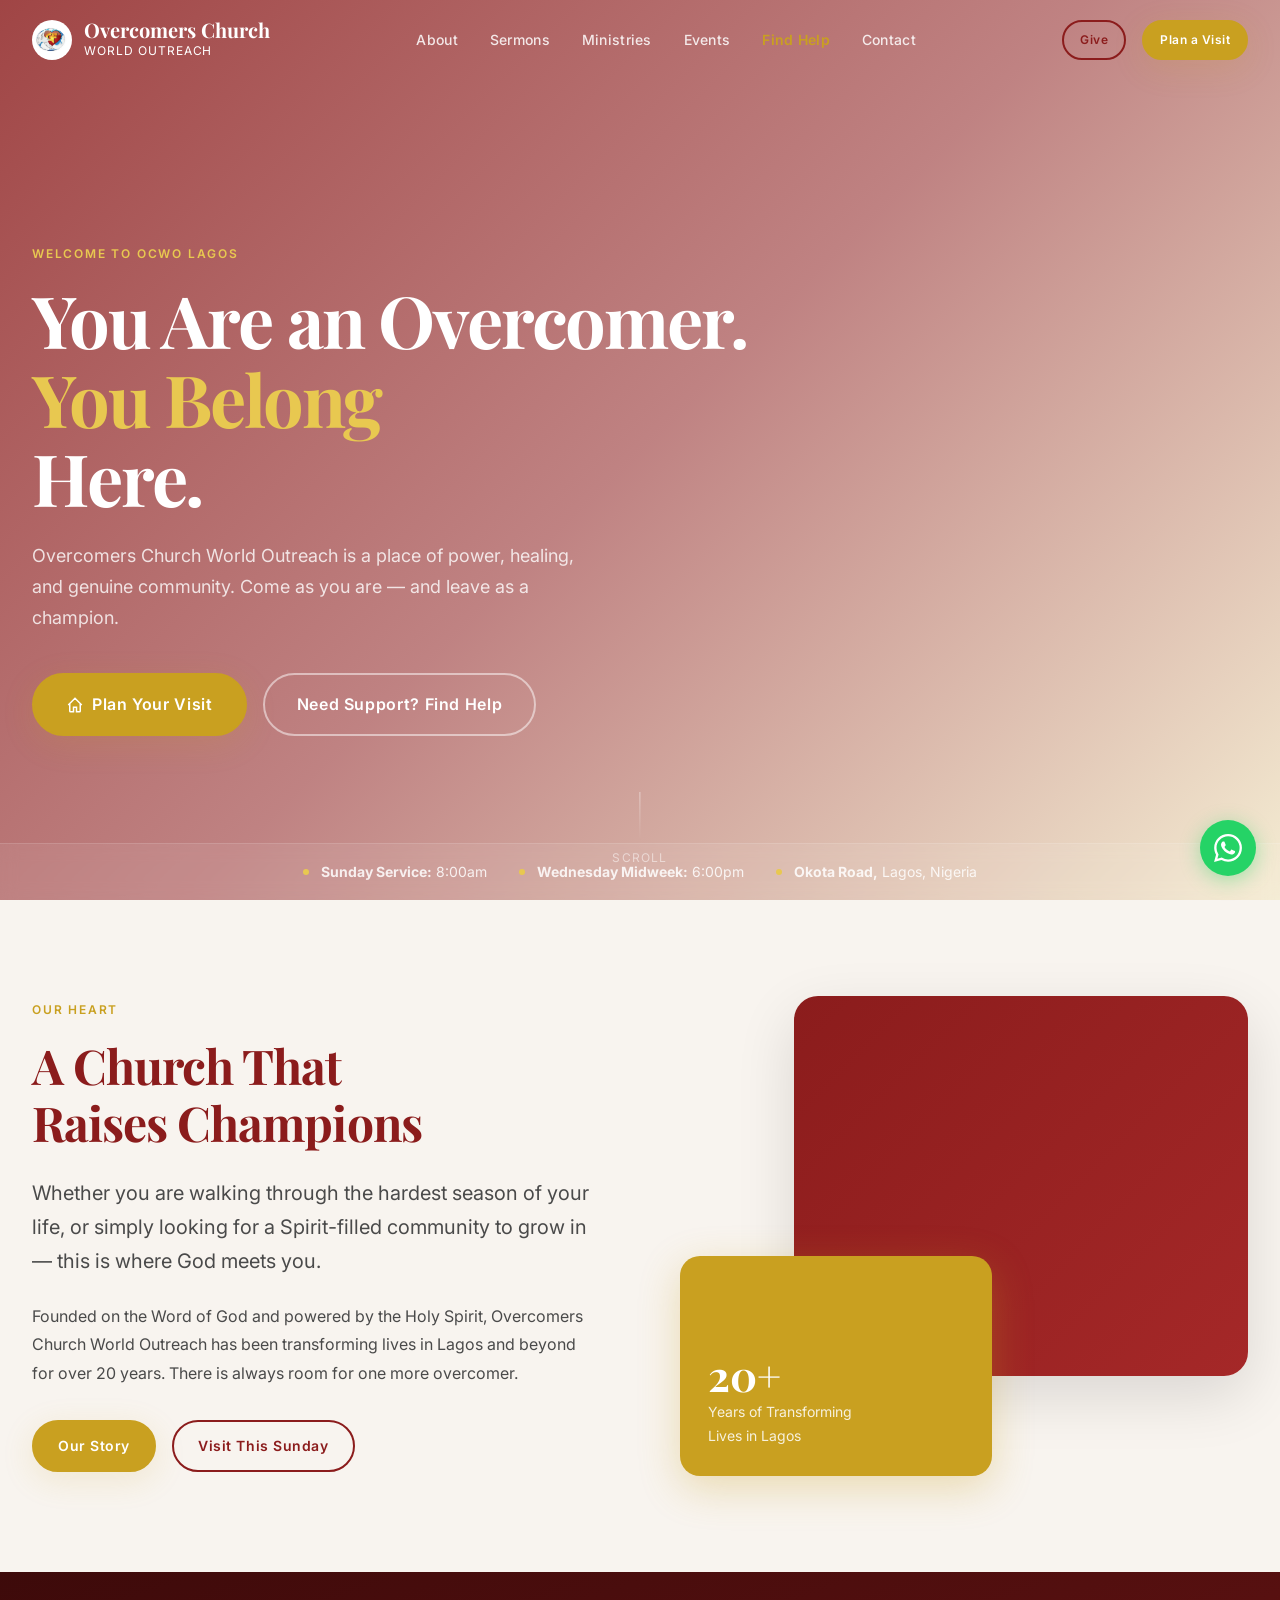
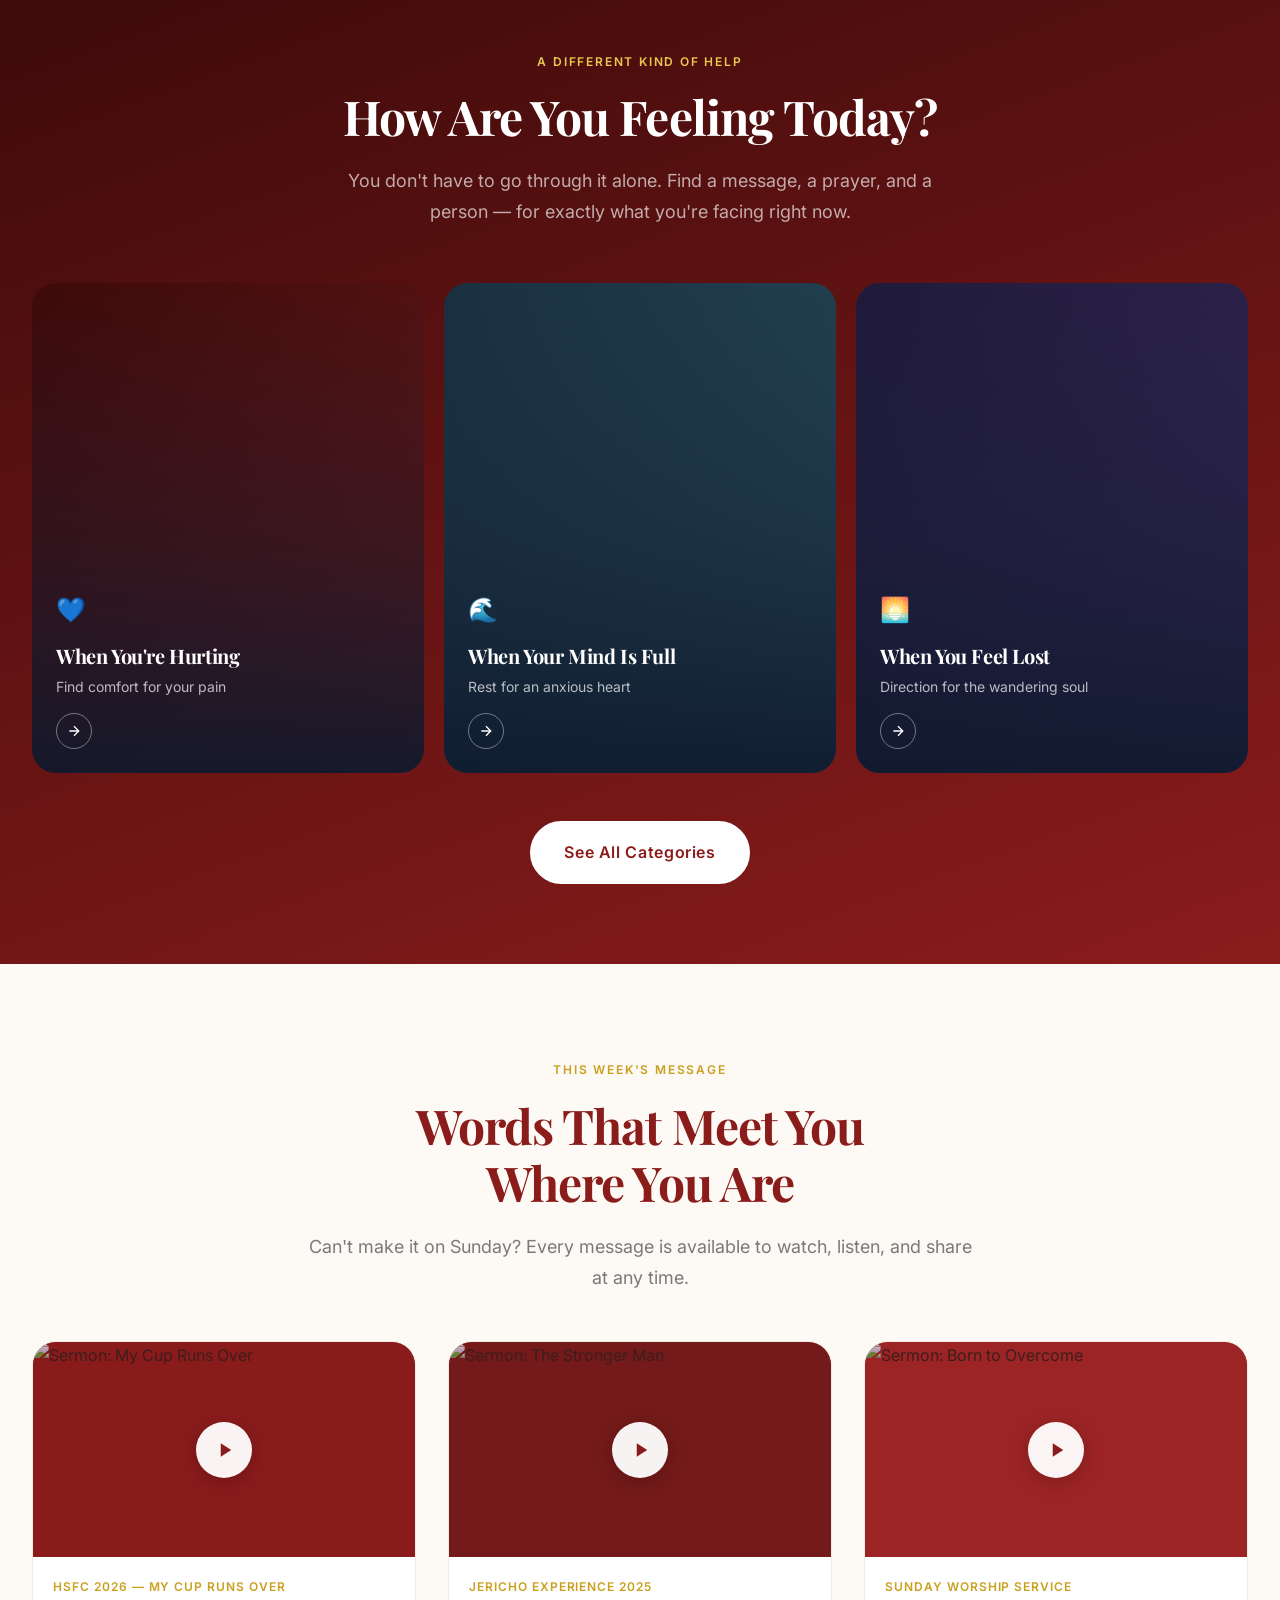
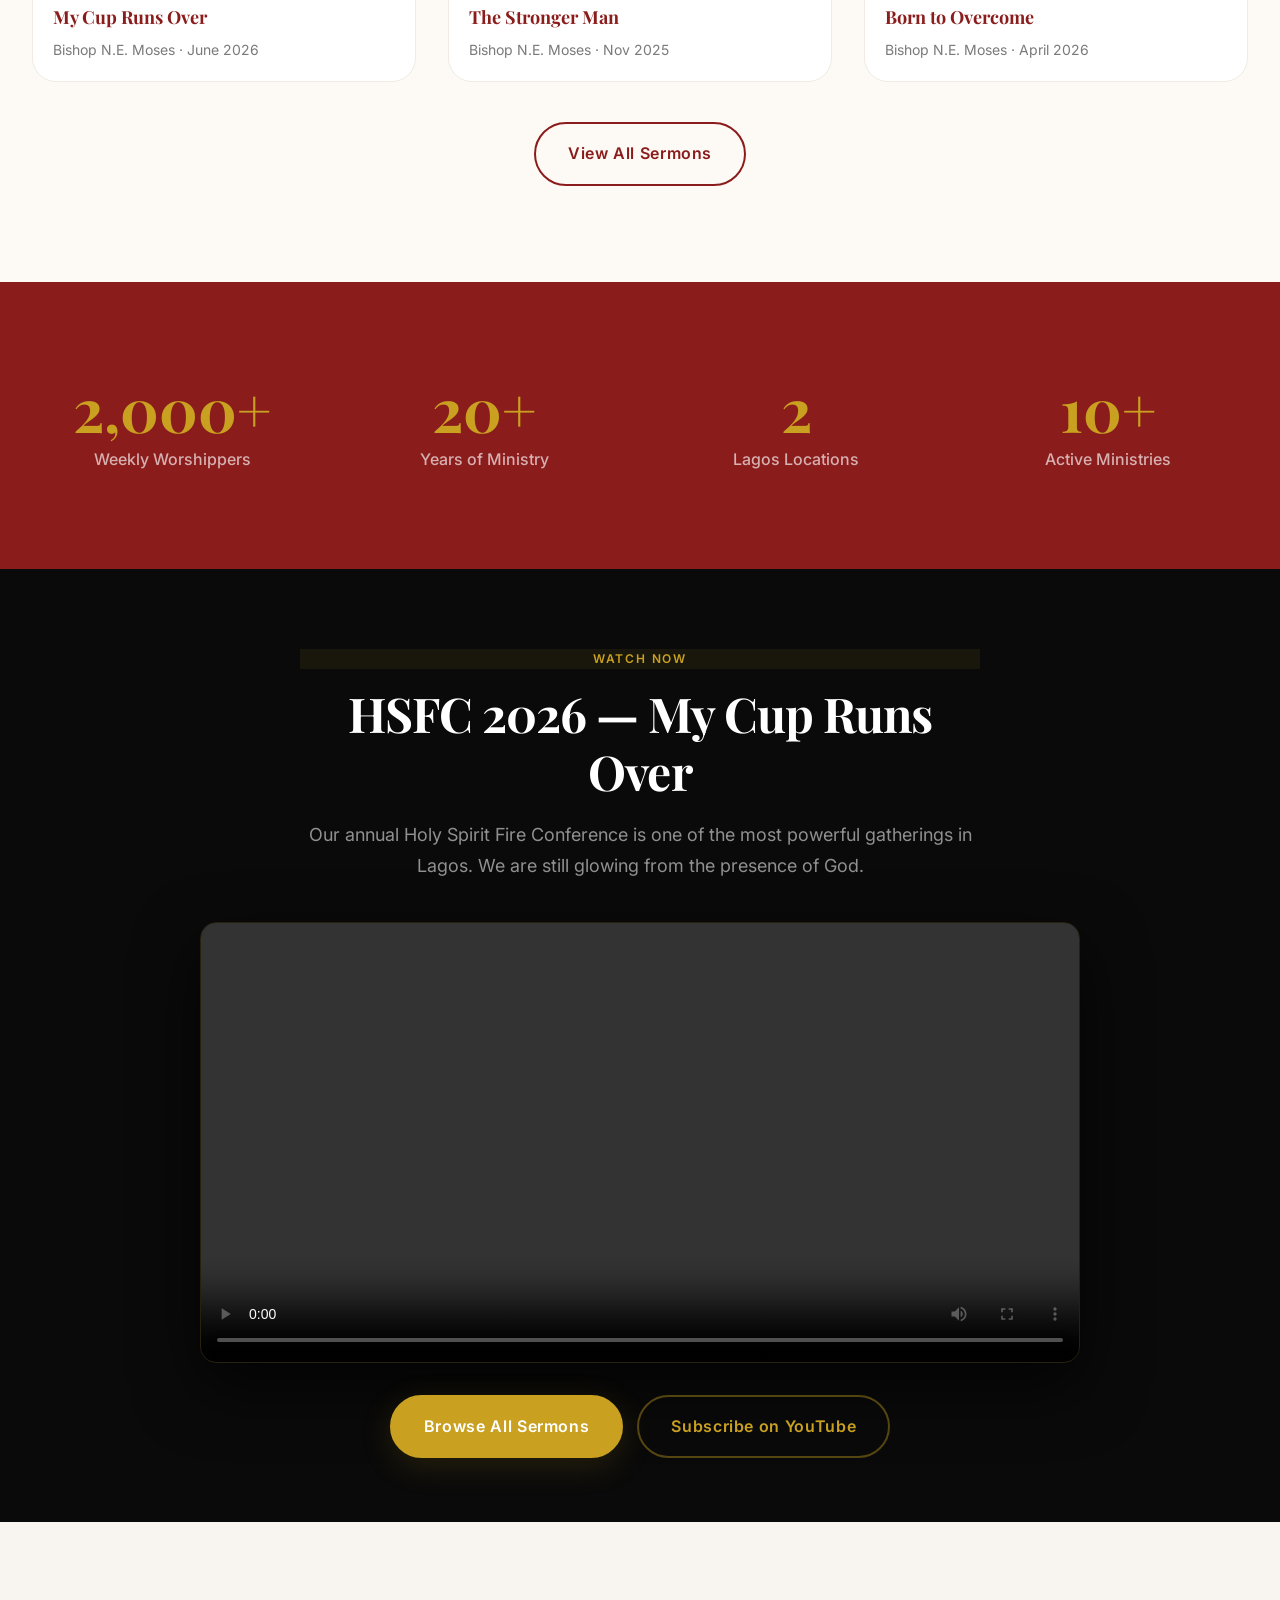
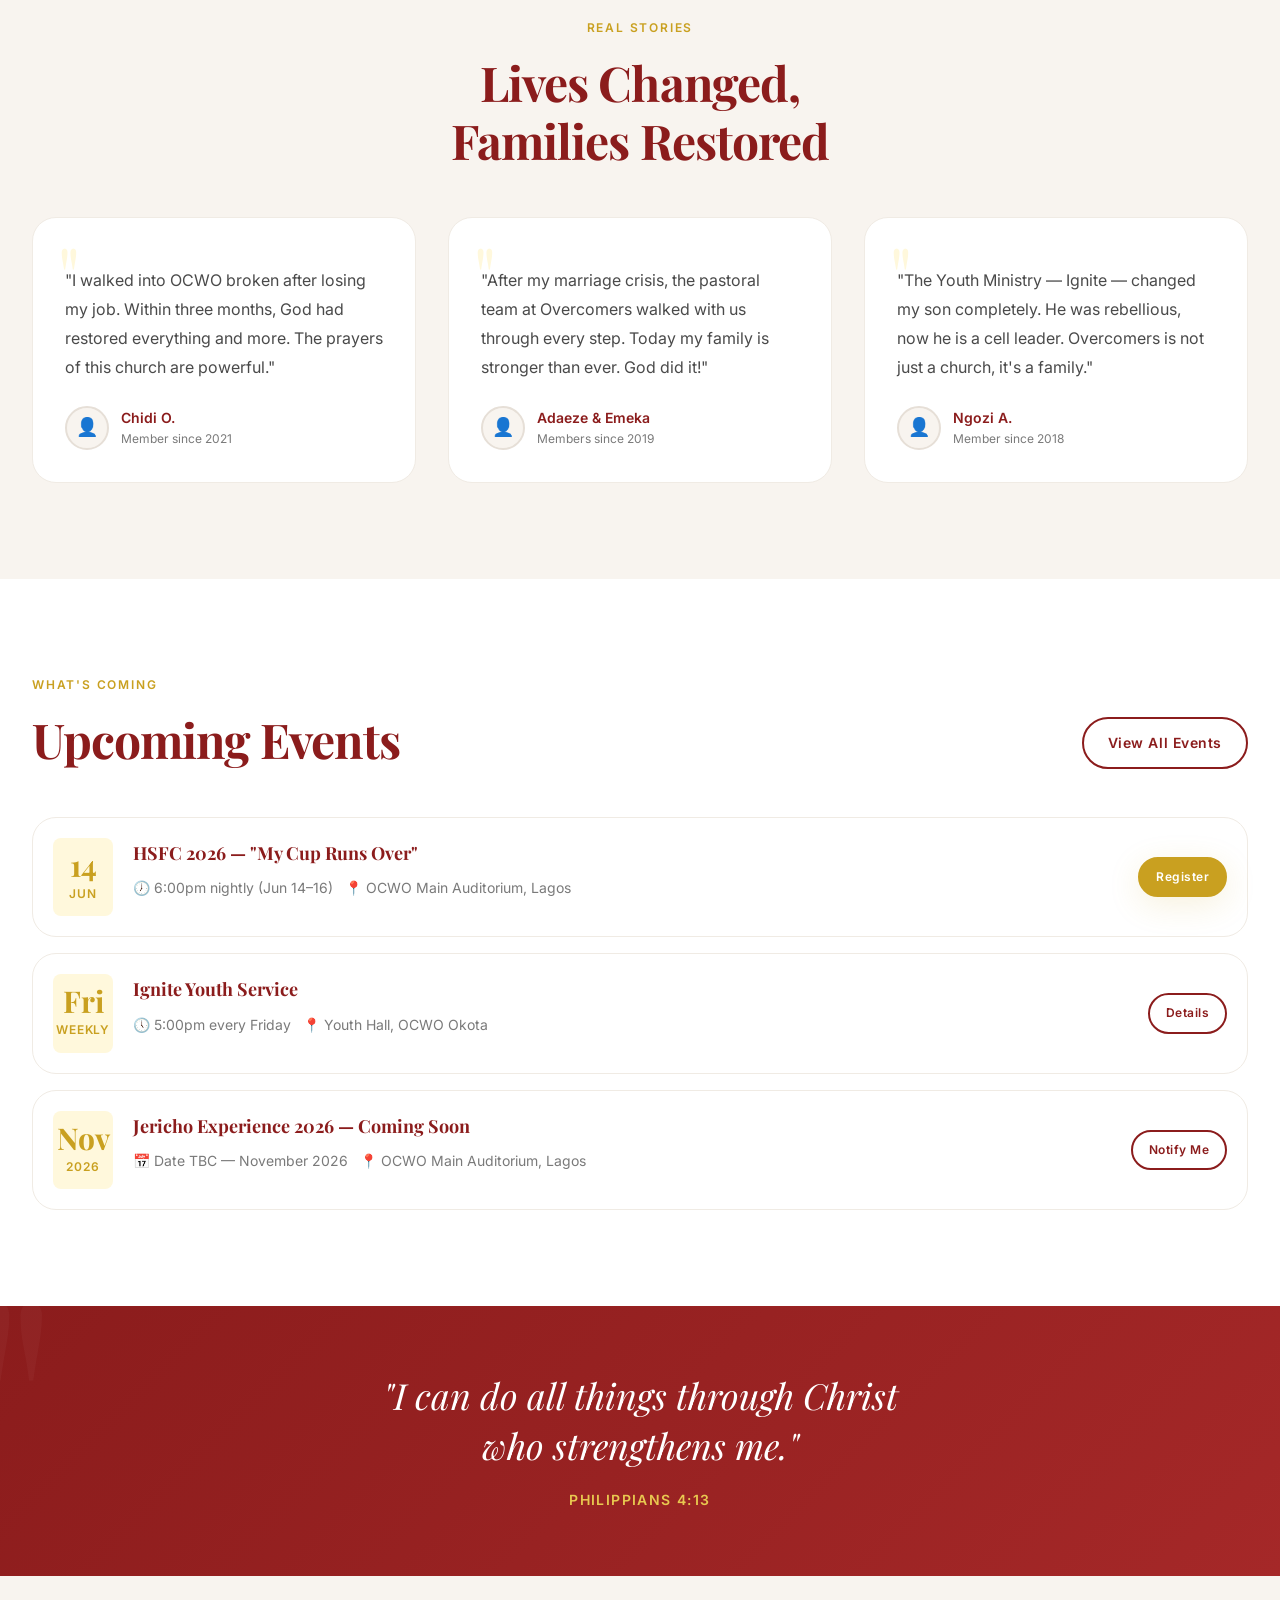
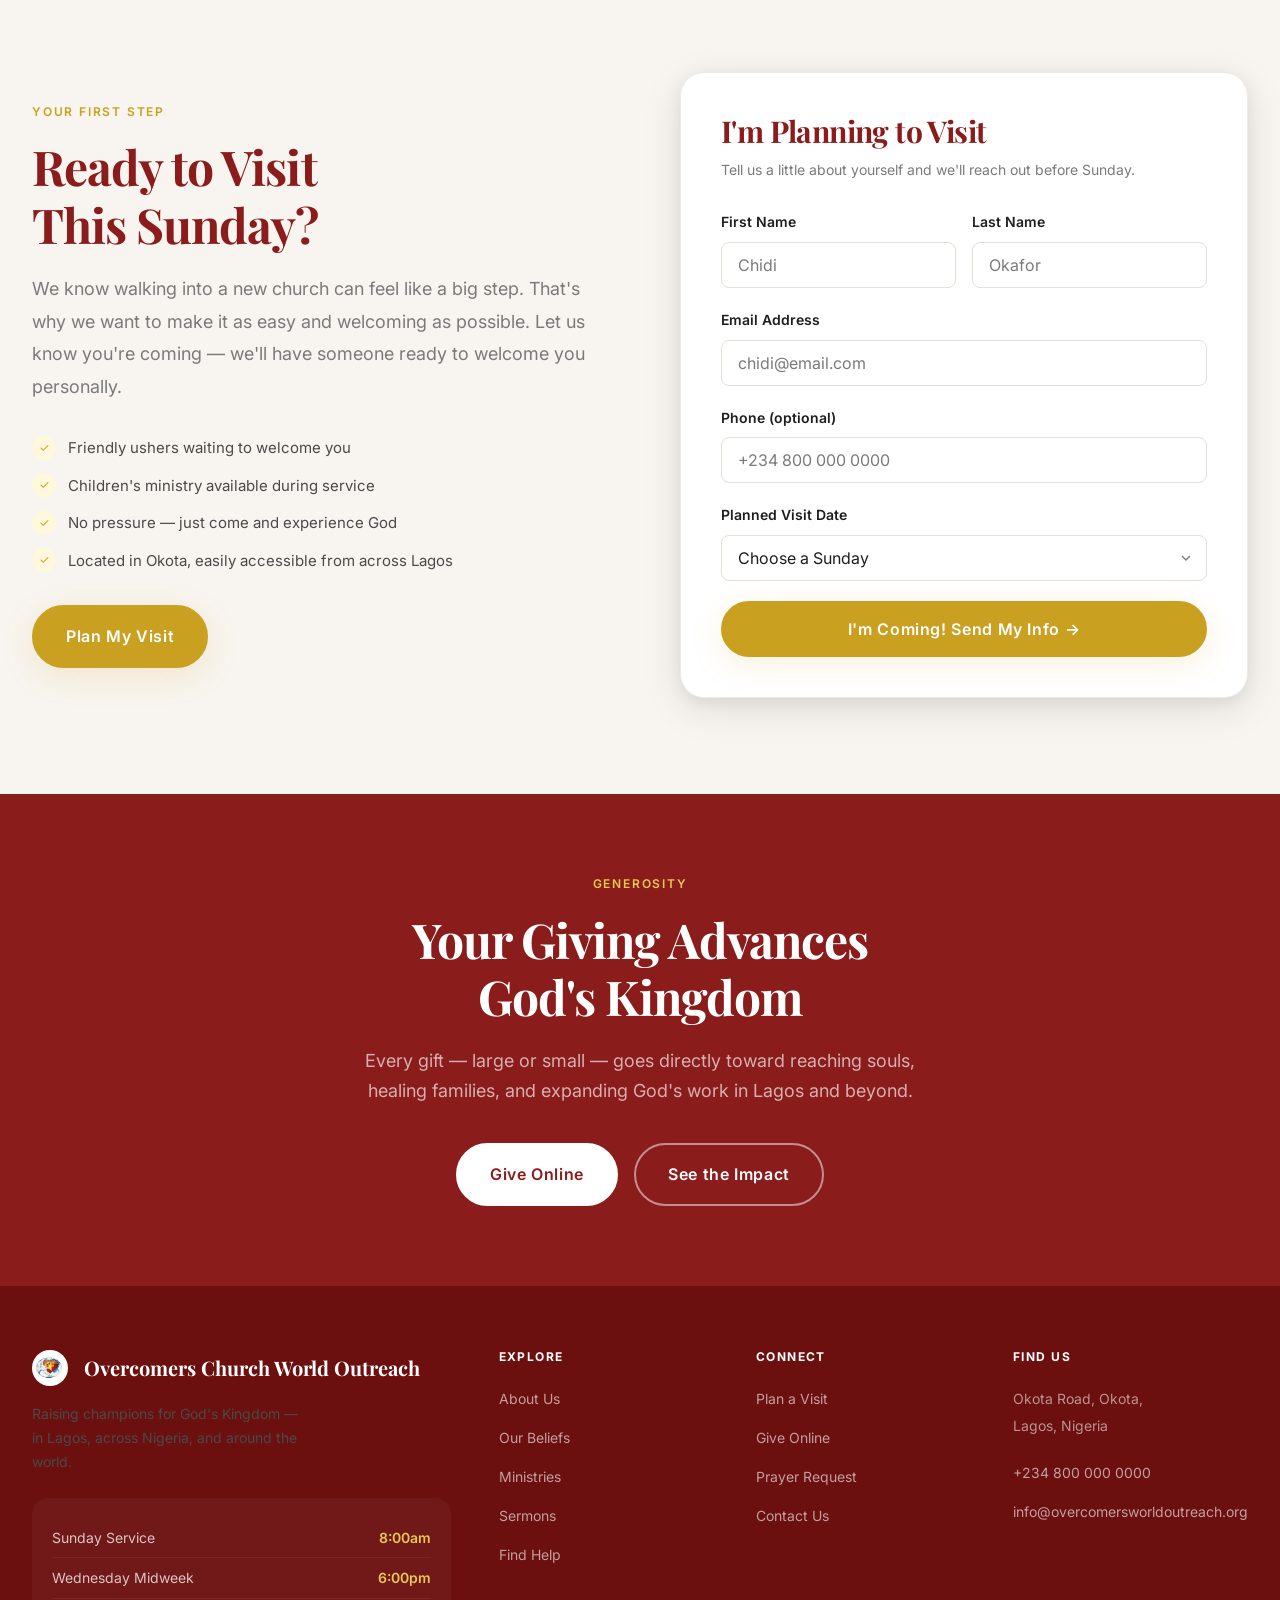
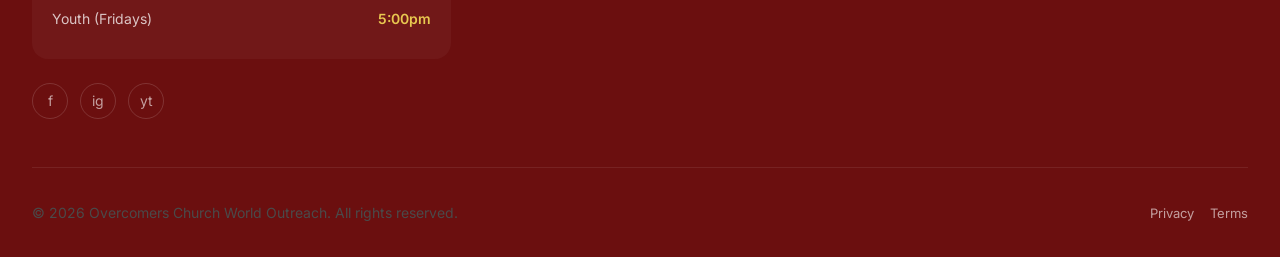
==== commit 16e2c7ea: "Restyle sermons page (dark-gold theme), local video on homepage, mobile fixes" ====
--- a/index.html
+++ b/index.html
@@ -297,30 +297,28 @@
       </div>
     </section>
 
-    <!-- FEATURED VIDEO -->
-    <section style="background:#0d0505;padding:80px 0;">
+    <!-- FEATURED VIDEO (local file) -->
+    <section style="background:#0a0a0a;padding:80px 0 64px;">
       <div class="container">
         <div class="section-header section-header--center reveal" style="margin-bottom:40px;">
           <span class="section-header__label" style="color:#C9A020;border-color:rgba(201,160,32,0.35);background:rgba(201,160,32,0.08);">Watch Now</span>
           <h2 class="section-header__title" style="color:#fff;">HSFC 2026 — My Cup Runs Over</h2>
-          <p class="section-header__desc" style="color:rgba(255,255,255,0.6);">Our annual Holy Spirit Fire Conference is one of the most powerful gatherings in Lagos. Watch the full Day 4 session here.</p>
-        </div>
-        <div class="reveal" style="position:relative;max-width:860px;margin:0 auto;border-radius:16px;overflow:hidden;box-shadow:0 24px 64px rgba(0,0,0,0.6);">
-          <div style="position:relative;padding-bottom:56.25%;height:0;overflow:hidden;">
-            <iframe
-              src="https://www.youtube.com/embed/Z9dUlaTcVEQ?rel=0&modestbranding=1&color=white"
-              title="HSFC 2026 — My Cup Runs Over | Overcomers Church World Outreach"
-              frameborder="0"
-              allow="accelerometer; autoplay; clipboard-write; encrypted-media; gyroscope; picture-in-picture; web-share"
-              allowfullscreen
-              style="position:absolute;top:0;left:0;width:100%;height:100%;"
-              loading="lazy">
-            </iframe>
-          </div>
-        </div>
-        <div style="text-align:center;margin-top:32px;" class="reveal">
-          <a href="sermons.html" class="btn btn--secondary btn--lg" style="margin-right:12px;">Browse All Sermons</a>
-          <a href="https://www.youtube.com/channel/UChNzaaQHWECdO50IFASv7bw" target="_blank" rel="noopener" class="btn btn--lg" style="background:transparent;border:2px solid rgba(255,255,255,0.25);color:#fff;">Subscribe on YouTube</a>
+          <p class="section-header__desc" style="color:rgba(255,255,255,0.55);">Our annual Holy Spirit Fire Conference is one of the most powerful gatherings in Lagos. We are still glowing from the presence of God.</p>
+        </div>
+        <div class="reveal" style="max-width:880px;margin:0 auto;border-radius:16px;overflow:hidden;box-shadow:0 24px 64px rgba(0,0,0,0.7);border:1px solid rgba(201,160,32,0.15);">
+          <video
+            controls
+            playsinline
+            poster=""
+            style="width:100%;display:block;background:#111;"
+            preload="metadata">
+            <source src="Videos/Overcomers family, thank you for being a part of HSFC 2026- My Cup Runs Over. We are still glowi.mp4" type="video/mp4">
+            Your browser does not support the video tag.
+          </video>
+        </div>
+        <div style="text-align:center;margin-top:32px;display:flex;gap:14px;justify-content:center;flex-wrap:wrap;" class="reveal">
+          <a href="sermons.html" class="btn btn--primary btn--lg">Browse All Sermons</a>
+          <a href="https://www.youtube.com/channel/UChNzaaQHWECdO50IFASv7bw" target="_blank" rel="noopener" class="btn btn--lg" style="background:transparent;border:2px solid rgba(201,160,32,0.4);color:#C9A020;">Subscribe on YouTube</a>
         </div>
       </div>
     </section>
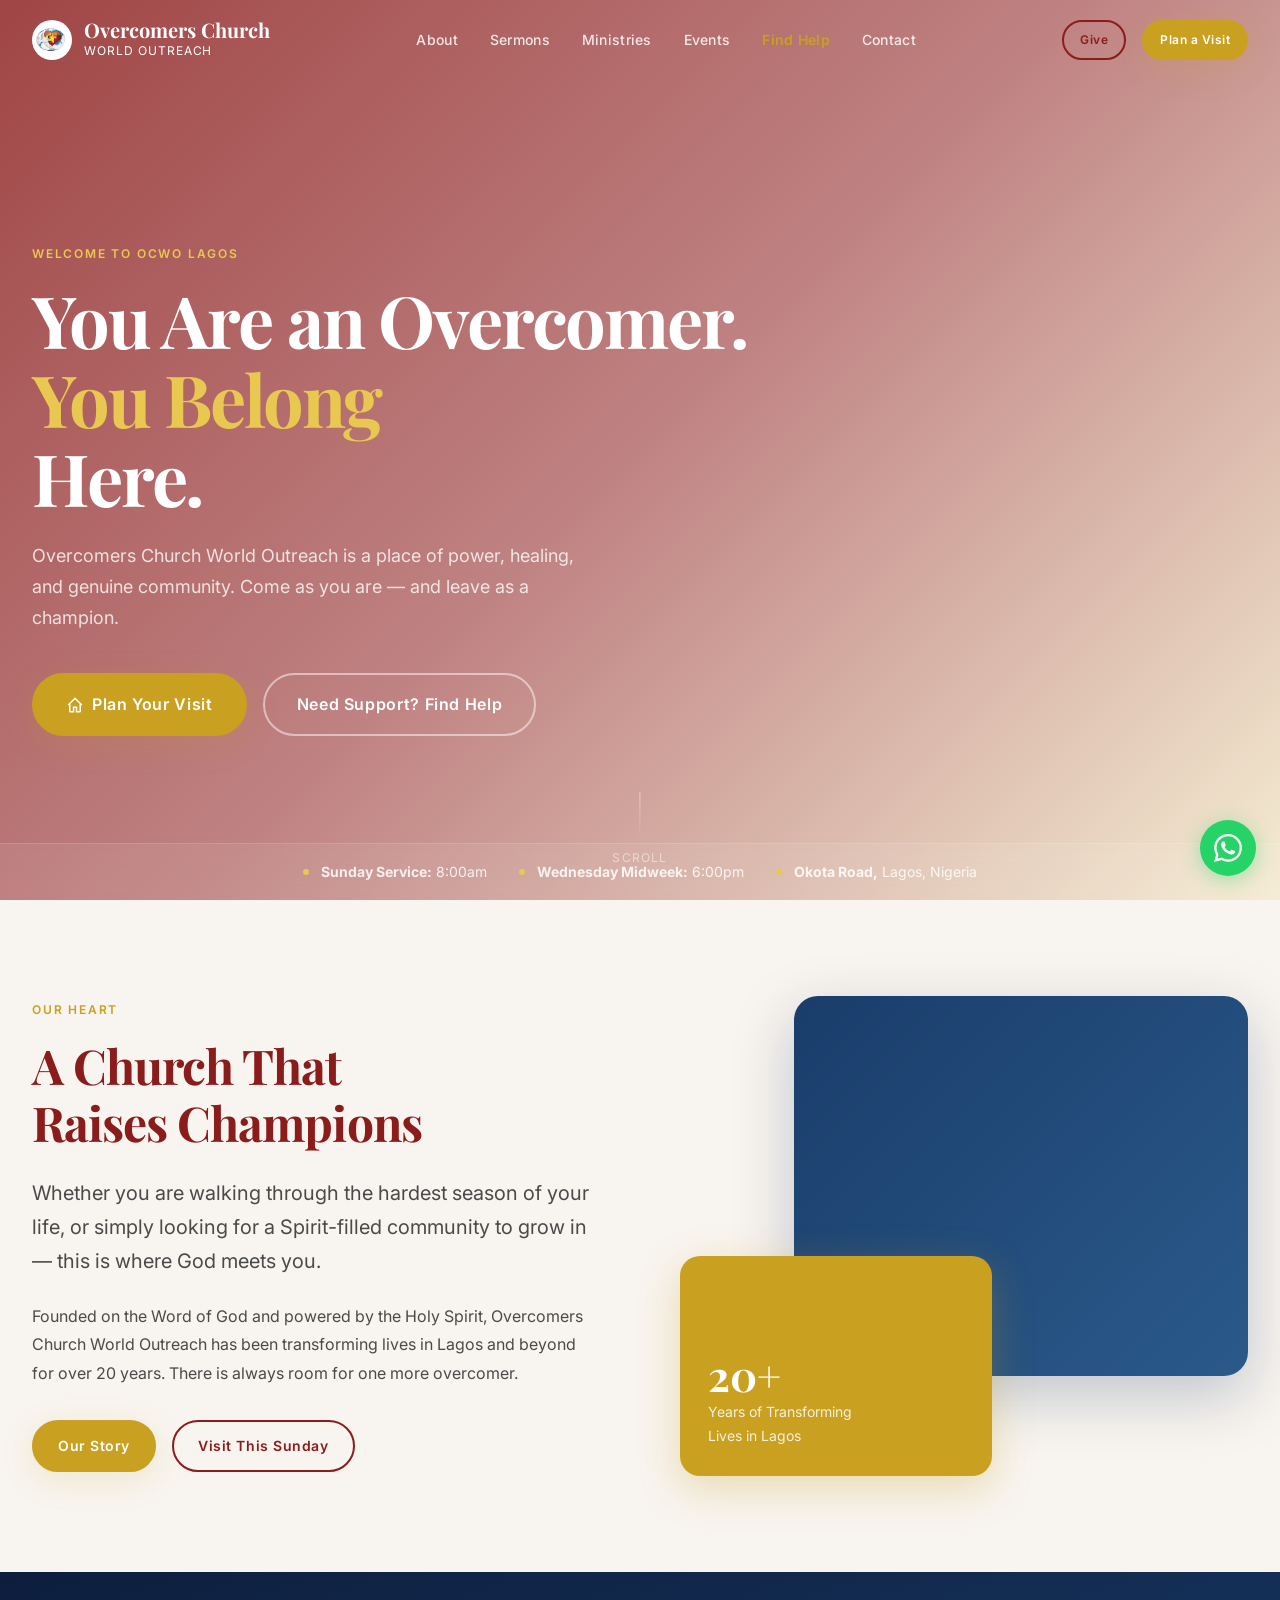
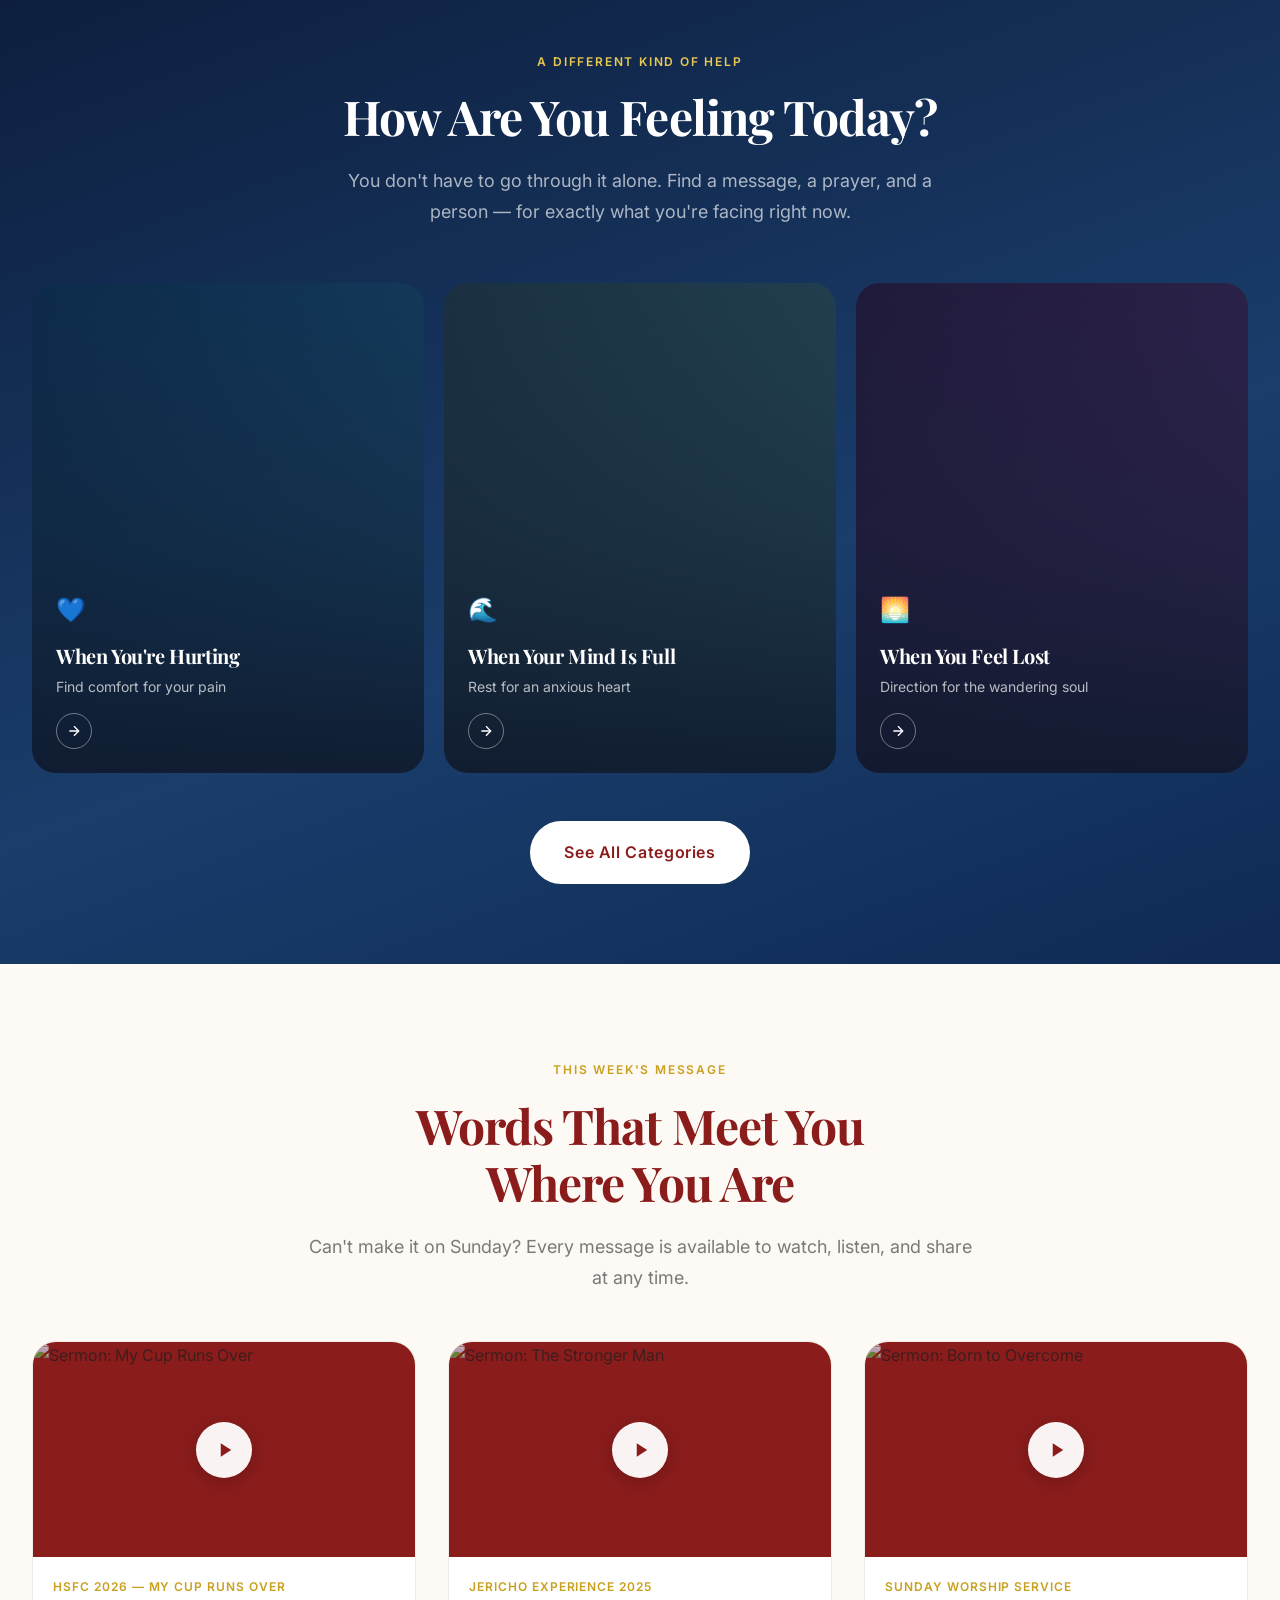
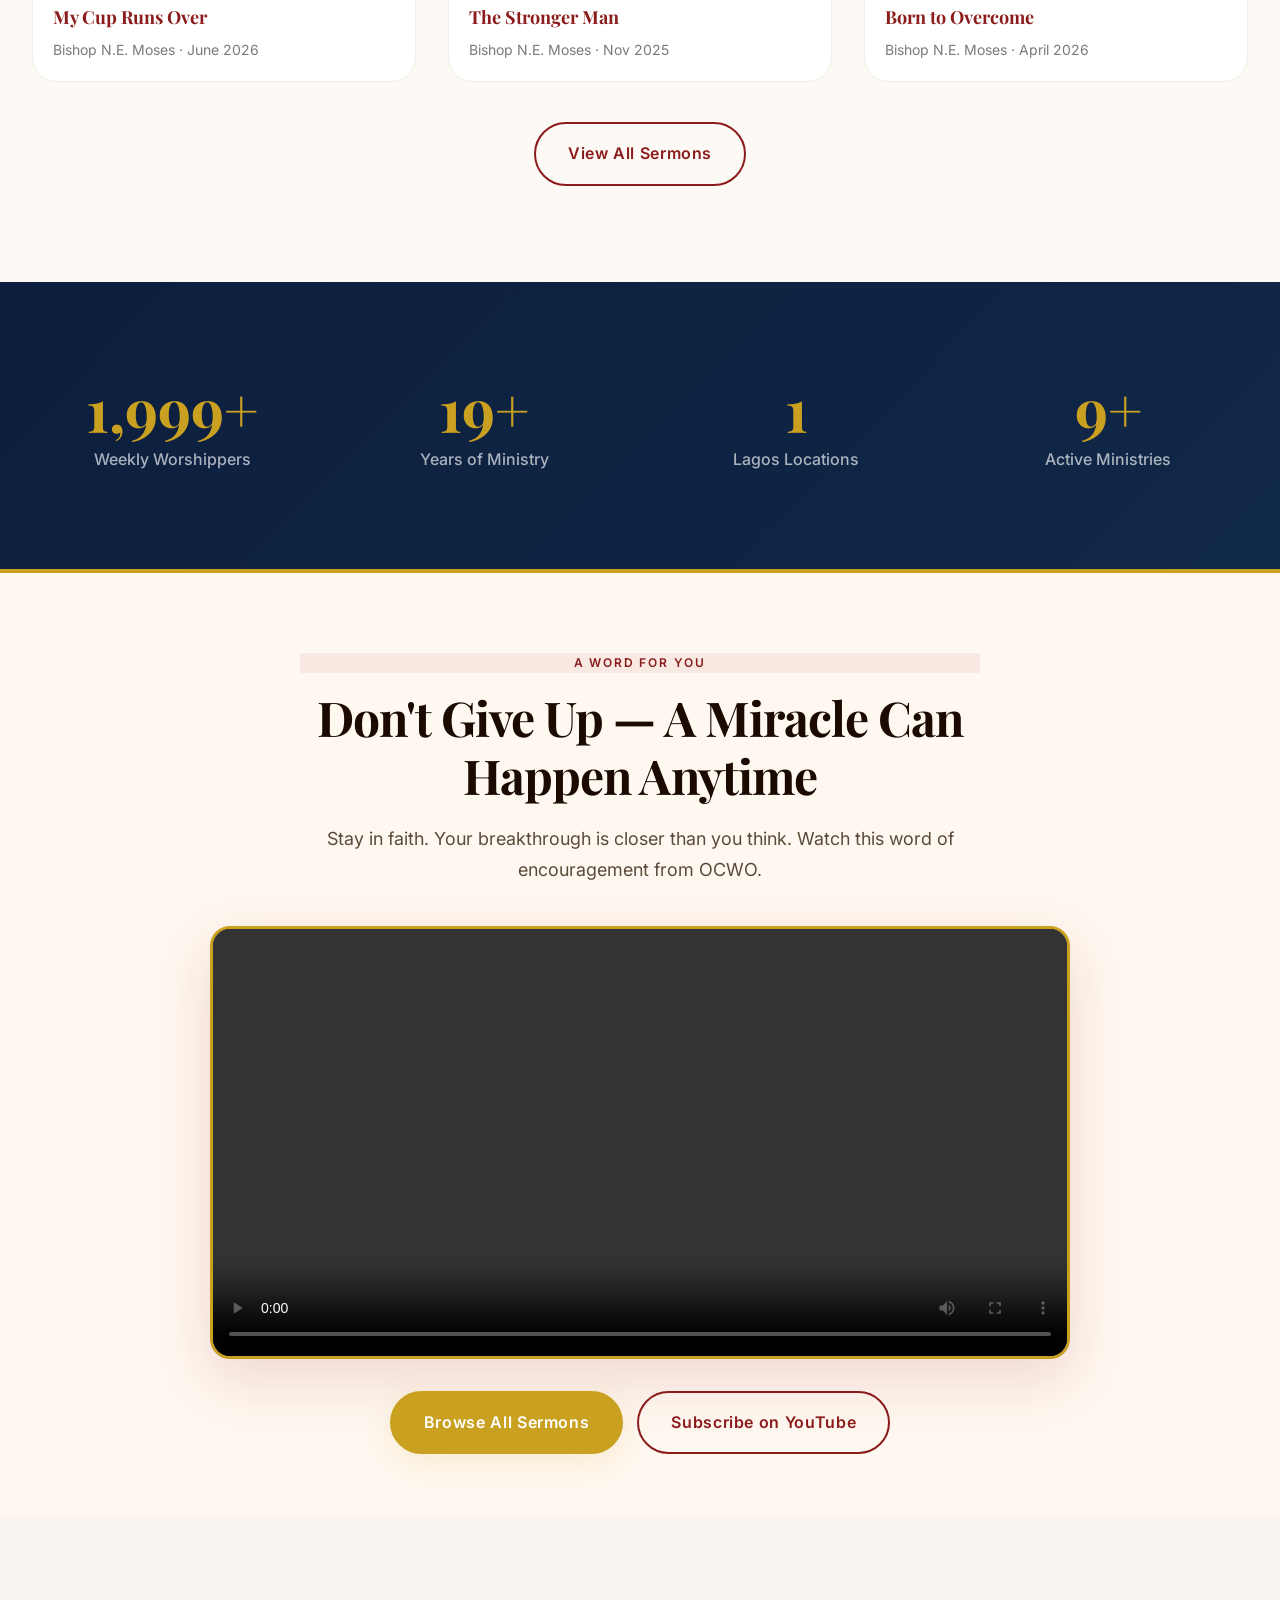
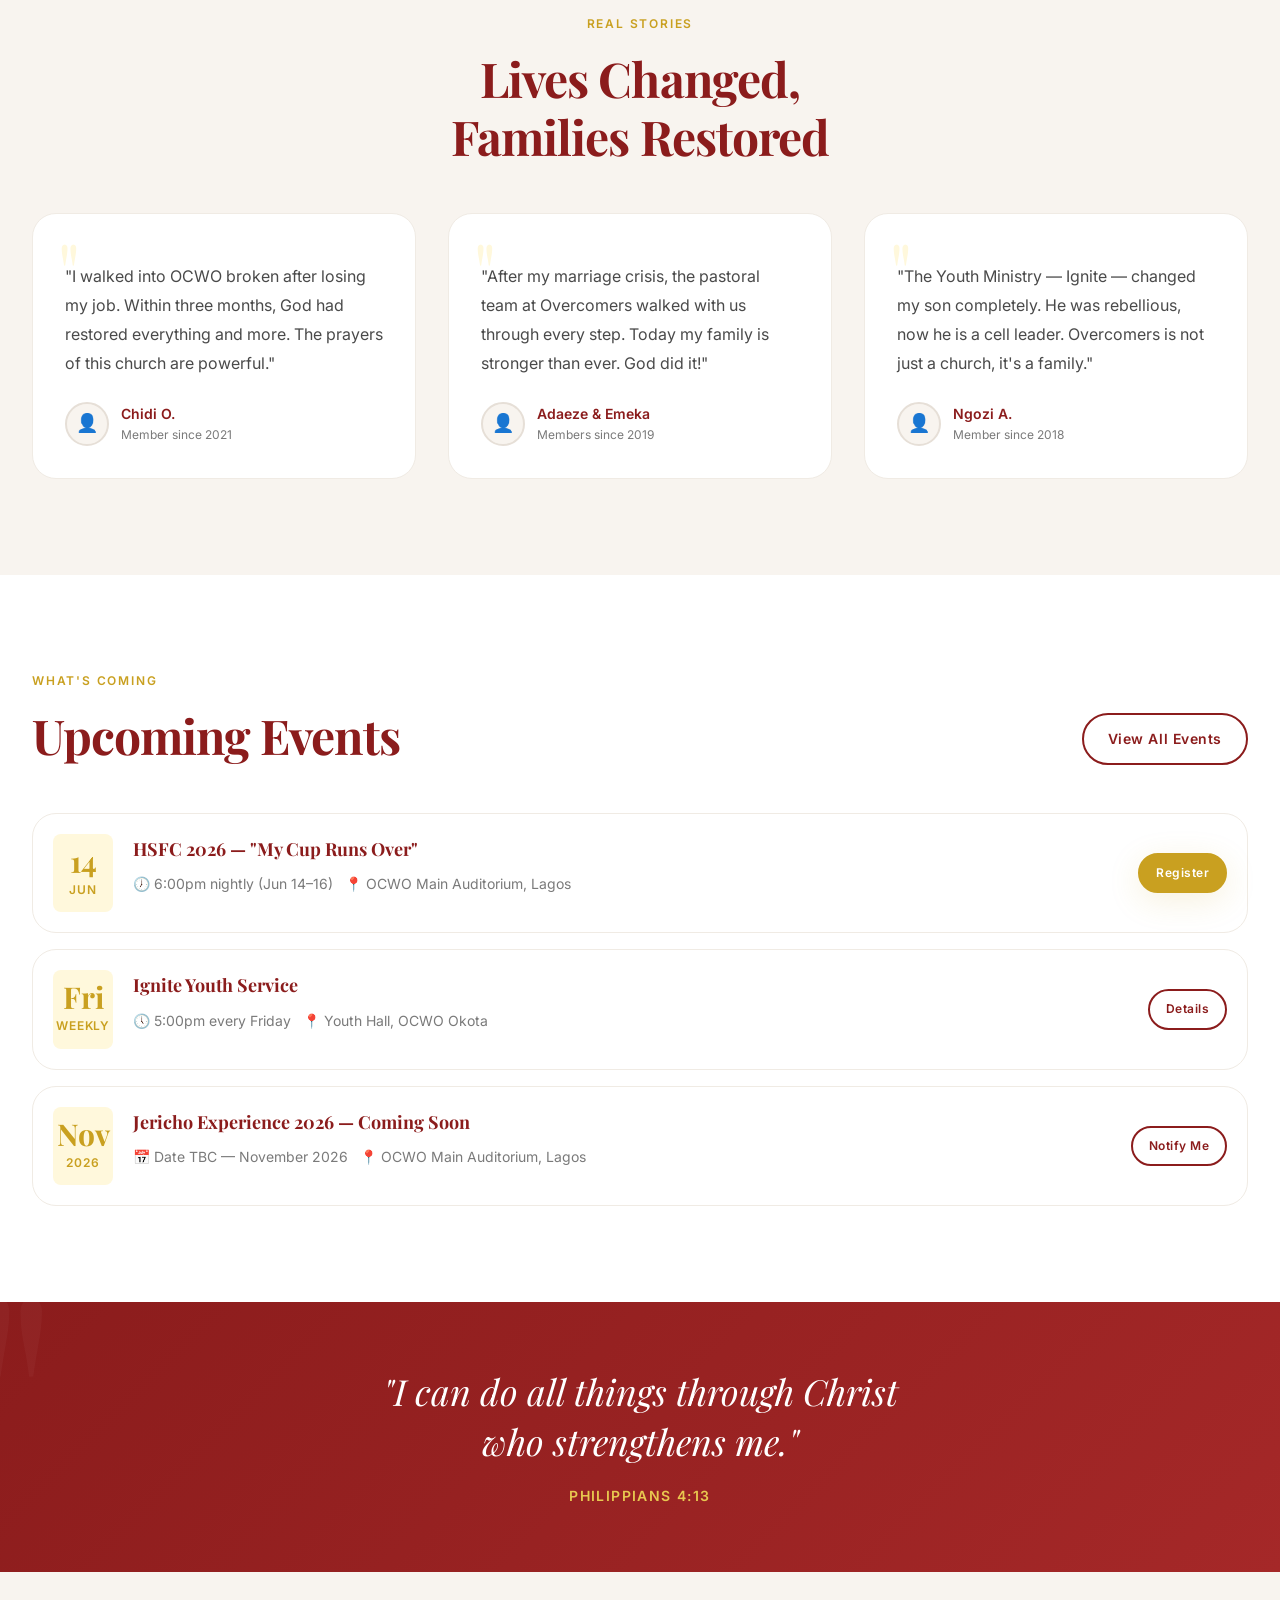
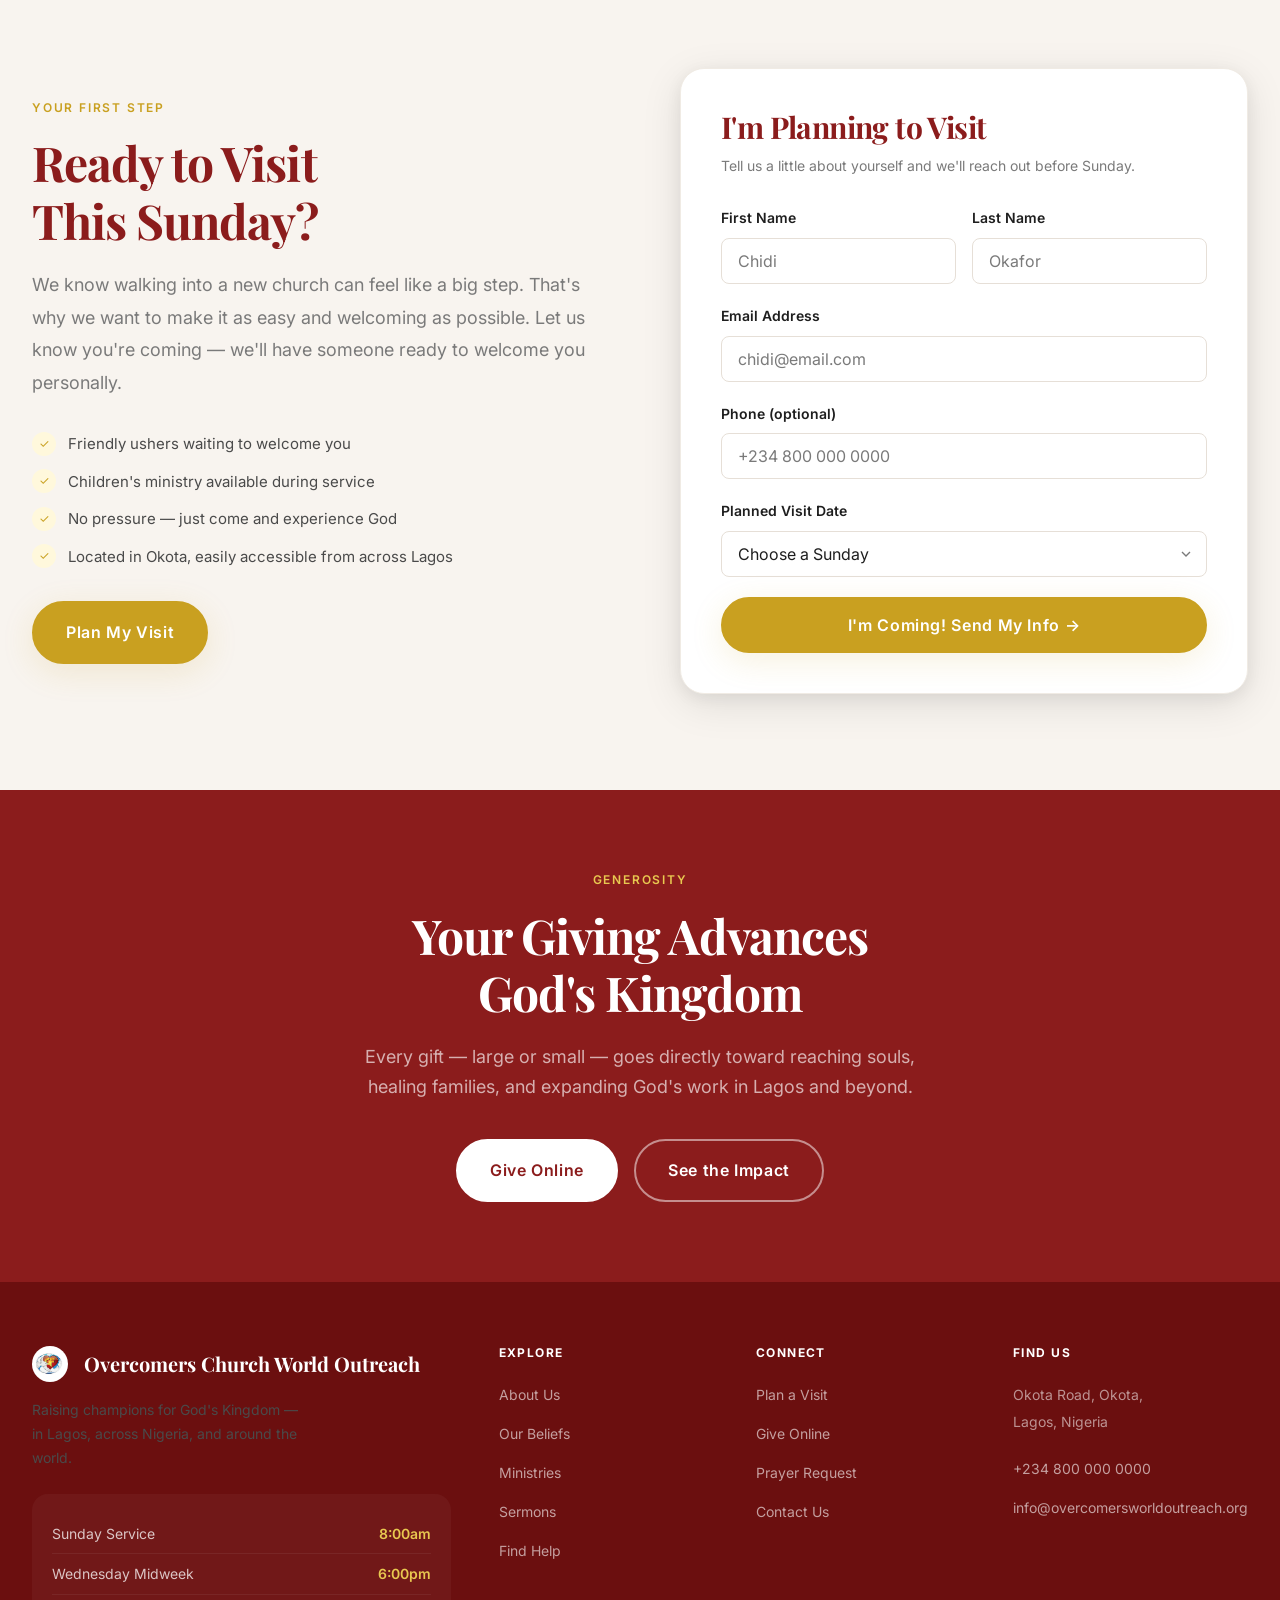
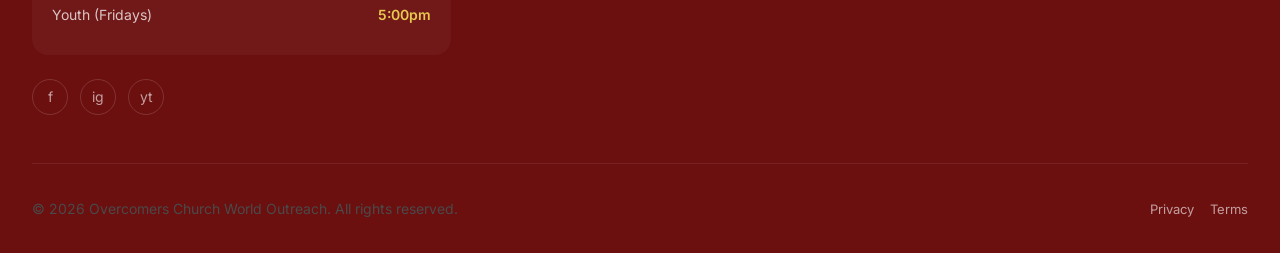
==== commit 35d8c22a: "Landing page: dont-give-up video, royal blue colour scheme, YouTube thumbnails" ====
--- a/index.html
+++ b/index.html
@@ -139,7 +139,7 @@
           </div>
 
           <div class="reveal" style="position:relative;height:480px;">
-            <div style="position:absolute;top:0;right:0;width:80%;height:380px;background:linear-gradient(135deg,#8B1C1C 0%,#A52828 100%);border-radius:24px;overflow:hidden;box-shadow:0 20px 60px rgba(0,0,0,0.12);">
+            <div style="position:absolute;top:0;right:0;width:80%;height:380px;background:linear-gradient(135deg,#1a3d6b 0%,#2a5a8a 100%);border-radius:24px;overflow:hidden;box-shadow:0 20px 60px rgba(26,61,107,0.25);">
               <img src="images/congregation.jpg" alt="OCWO congregation celebrating together" style="width:100%;height:100%;object-fit:cover;opacity:0.85;" onerror="this.style.display='none'" />
             </div>
             <div style="position:absolute;bottom:0;left:0;width:55%;height:220px;background:var(--color-accent);border-radius:20px;display:flex;flex-direction:column;align-items:flex-start;justify-content:flex-end;padding:28px;box-shadow:0 12px 40px rgba(201,160,32,0.3);">
@@ -153,7 +153,7 @@
     </section>
 
     <!-- FIND HELP -->
-    <section class="section" style="background:linear-gradient(160deg,#3D0A0A 0%,#8B1C1C 100%);padding:80px 0;">
+    <section class="section" style="background:linear-gradient(160deg,#0d1e3d 0%,#1a3d6b 60%,#0f2a55 100%);padding:80px 0;">
       <div class="container">
         <div style="text-align:center;max-width:640px;margin:0 auto 56px;">
           <span class="section-header__label" style="color:var(--color-accent-light);">A Different Kind of Help</span>
@@ -166,7 +166,7 @@
         <div style="display:grid;grid-template-columns:repeat(3,1fr);gap:20px;margin-bottom:48px;">
 
           <a href="find-help.html#hurting" class="help-card" style="text-decoration:none;">
-            <div class="help-card__bg" style="background:linear-gradient(135deg,#3D0A0A 0%,#6B1A1A 100%);"></div>
+            <div class="help-card__bg" style="background:linear-gradient(135deg,#0d2a4a 0%,#1a4a6b 100%);"></div>
             <div class="help-card__overlay"></div>
             <div class="help-card__content">
               <span class="help-card__icon">💙</span>
@@ -219,7 +219,7 @@
 
           <div class="sermon-card">
             <div class="sermon-card__thumb">
-              <img src="images/sermon-mycup.jpg" alt="Sermon: My Cup Runs Over" style="width:100%;height:100%;object-fit:cover;" onerror="this.style.background='#8B1C1C'" />
+              <img src="https://img.youtube.com/vi/Z9dUlaTcVEQ/hqdefault.jpg" alt="Sermon: My Cup Runs Over" style="width:100%;height:100%;object-fit:cover;" />
               <div class="sermon-card__play">
                 <div class="sermon-card__play-btn" data-video="Z9dUlaTcVEQ" data-platform="youtube" style="cursor:pointer;">
                   <svg width="18" height="18" viewBox="0 0 24 24"><polygon points="5 3 19 12 5 21 5 3"/></svg>
@@ -235,7 +235,7 @@
 
           <div class="sermon-card">
             <div class="sermon-card__thumb">
-              <img src="images/sermon-strongerman.jpg" alt="Sermon: The Stronger Man" style="width:100%;height:100%;object-fit:cover;" onerror="this.style.background='#6B1A1A'" />
+              <img src="https://img.youtube.com/vi/SwOSjzwTbRo/hqdefault.jpg" alt="Sermon: The Stronger Man" style="width:100%;height:100%;object-fit:cover;" />
               <div class="sermon-card__play">
                 <div class="sermon-card__play-btn" data-video="SwOSjzwTbRo" data-platform="youtube" style="cursor:pointer;">
                   <svg width="18" height="18" viewBox="0 0 24 24"><polygon points="5 3 19 12 5 21 5 3"/></svg>
@@ -251,7 +251,7 @@
 
           <div class="sermon-card">
             <div class="sermon-card__thumb">
-              <img src="images/sermon-overcomer.jpg" alt="Sermon: Born to Overcome" style="width:100%;height:100%;object-fit:cover;" onerror="this.style.background='#A52828'" />
+              <img src="https://img.youtube.com/vi/ePks0yJX9TE/hqdefault.jpg" alt="Sermon: Born to Overcome" style="width:100%;height:100%;object-fit:cover;" />
               <div class="sermon-card__play">
                 <div class="sermon-card__play-btn" data-video="ePks0yJX9TE" data-platform="youtube" style="cursor:pointer;">
                   <svg width="18" height="18" viewBox="0 0 24 24"><polygon points="5 3 19 12 5 21 5 3"/></svg>
@@ -274,7 +274,7 @@
     </section>
 
     <!-- STATISTICS -->
-    <section class="section" style="background:var(--color-primary);padding:64px 0;">
+    <section class="section" style="background:linear-gradient(135deg,#0d1e3d 0%,#102848 100%);padding:64px 0;">
       <div class="container">
         <div class="grid grid-4">
           <div class="stat-card reveal">
@@ -298,27 +298,26 @@
     </section>
 
     <!-- FEATURED VIDEO (local file) -->
-    <section style="background:#0a0a0a;padding:80px 0 64px;">
+    <section style="background:#FFF8F0;padding:80px 0 64px;border-top:4px solid #C9A020;">
       <div class="container">
         <div class="section-header section-header--center reveal" style="margin-bottom:40px;">
-          <span class="section-header__label" style="color:#C9A020;border-color:rgba(201,160,32,0.35);background:rgba(201,160,32,0.08);">Watch Now</span>
-          <h2 class="section-header__title" style="color:#fff;">HSFC 2026 — My Cup Runs Over</h2>
-          <p class="section-header__desc" style="color:rgba(255,255,255,0.55);">Our annual Holy Spirit Fire Conference is one of the most powerful gatherings in Lagos. We are still glowing from the presence of God.</p>
-        </div>
-        <div class="reveal" style="max-width:880px;margin:0 auto;border-radius:16px;overflow:hidden;box-shadow:0 24px 64px rgba(0,0,0,0.7);border:1px solid rgba(201,160,32,0.15);">
+          <span class="section-header__label" style="color:#8B1C1C;border-color:rgba(139,28,28,0.25);background:rgba(139,28,28,0.06);">A Word for You</span>
+          <h2 class="section-header__title" style="color:#1a0a00;">Don't Give Up — A Miracle Can Happen Anytime</h2>
+          <p class="section-header__desc" style="color:#5a4a3a;">Stay in faith. Your breakthrough is closer than you think. Watch this word of encouragement from OCWO.</p>
+        </div>
+        <div class="reveal" style="max-width:860px;margin:0 auto;border-radius:20px;overflow:hidden;box-shadow:0 20px 60px rgba(139,28,28,0.15);border:3px solid #C9A020;">
           <video
             controls
             playsinline
-            poster=""
-            style="width:100%;display:block;background:#111;"
+            style="width:100%;display:block;background:#1a0a00;"
             preload="metadata">
-            <source src="Videos/Overcomers family, thank you for being a part of HSFC 2026- My Cup Runs Over. We are still glowi.mp4" type="video/mp4">
+            <source src="Videos/%F0%9F%94%A5%E2%9C%A8Dont%20give%20up%20and%20dont%20let%20your%20faith%20down.%20A%20MIRACLE%20CAN%20HAPPEN%20ANYTIME.%20%F0%9F%9B%90Stay%20in%20faith.%20I.mp4" type="video/mp4">
             Your browser does not support the video tag.
           </video>
         </div>
         <div style="text-align:center;margin-top:32px;display:flex;gap:14px;justify-content:center;flex-wrap:wrap;" class="reveal">
           <a href="sermons.html" class="btn btn--primary btn--lg">Browse All Sermons</a>
-          <a href="https://www.youtube.com/channel/UChNzaaQHWECdO50IFASv7bw" target="_blank" rel="noopener" class="btn btn--lg" style="background:transparent;border:2px solid rgba(201,160,32,0.4);color:#C9A020;">Subscribe on YouTube</a>
+          <a href="https://www.youtube.com/channel/UChNzaaQHWECdO50IFASv7bw" target="_blank" rel="noopener" class="btn btn--secondary btn--lg">Subscribe on YouTube</a>
         </div>
       </div>
     </section>
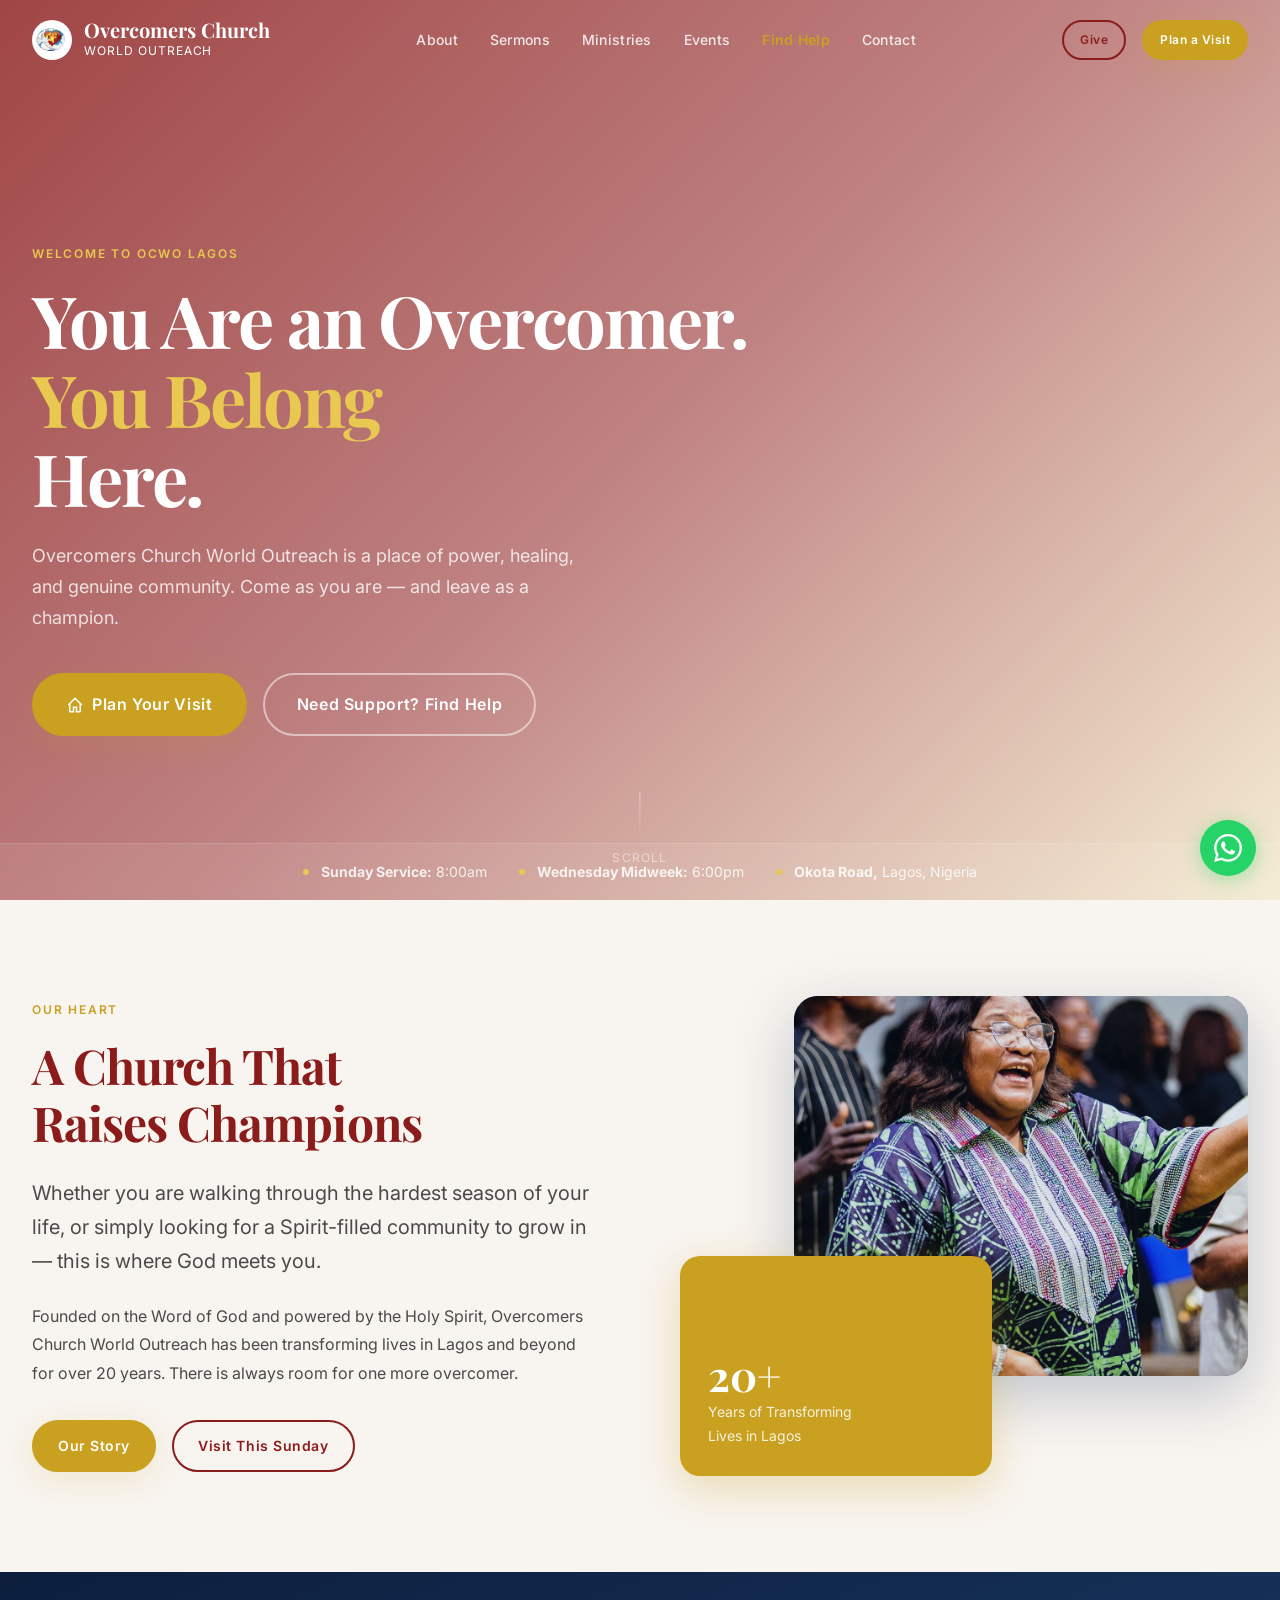
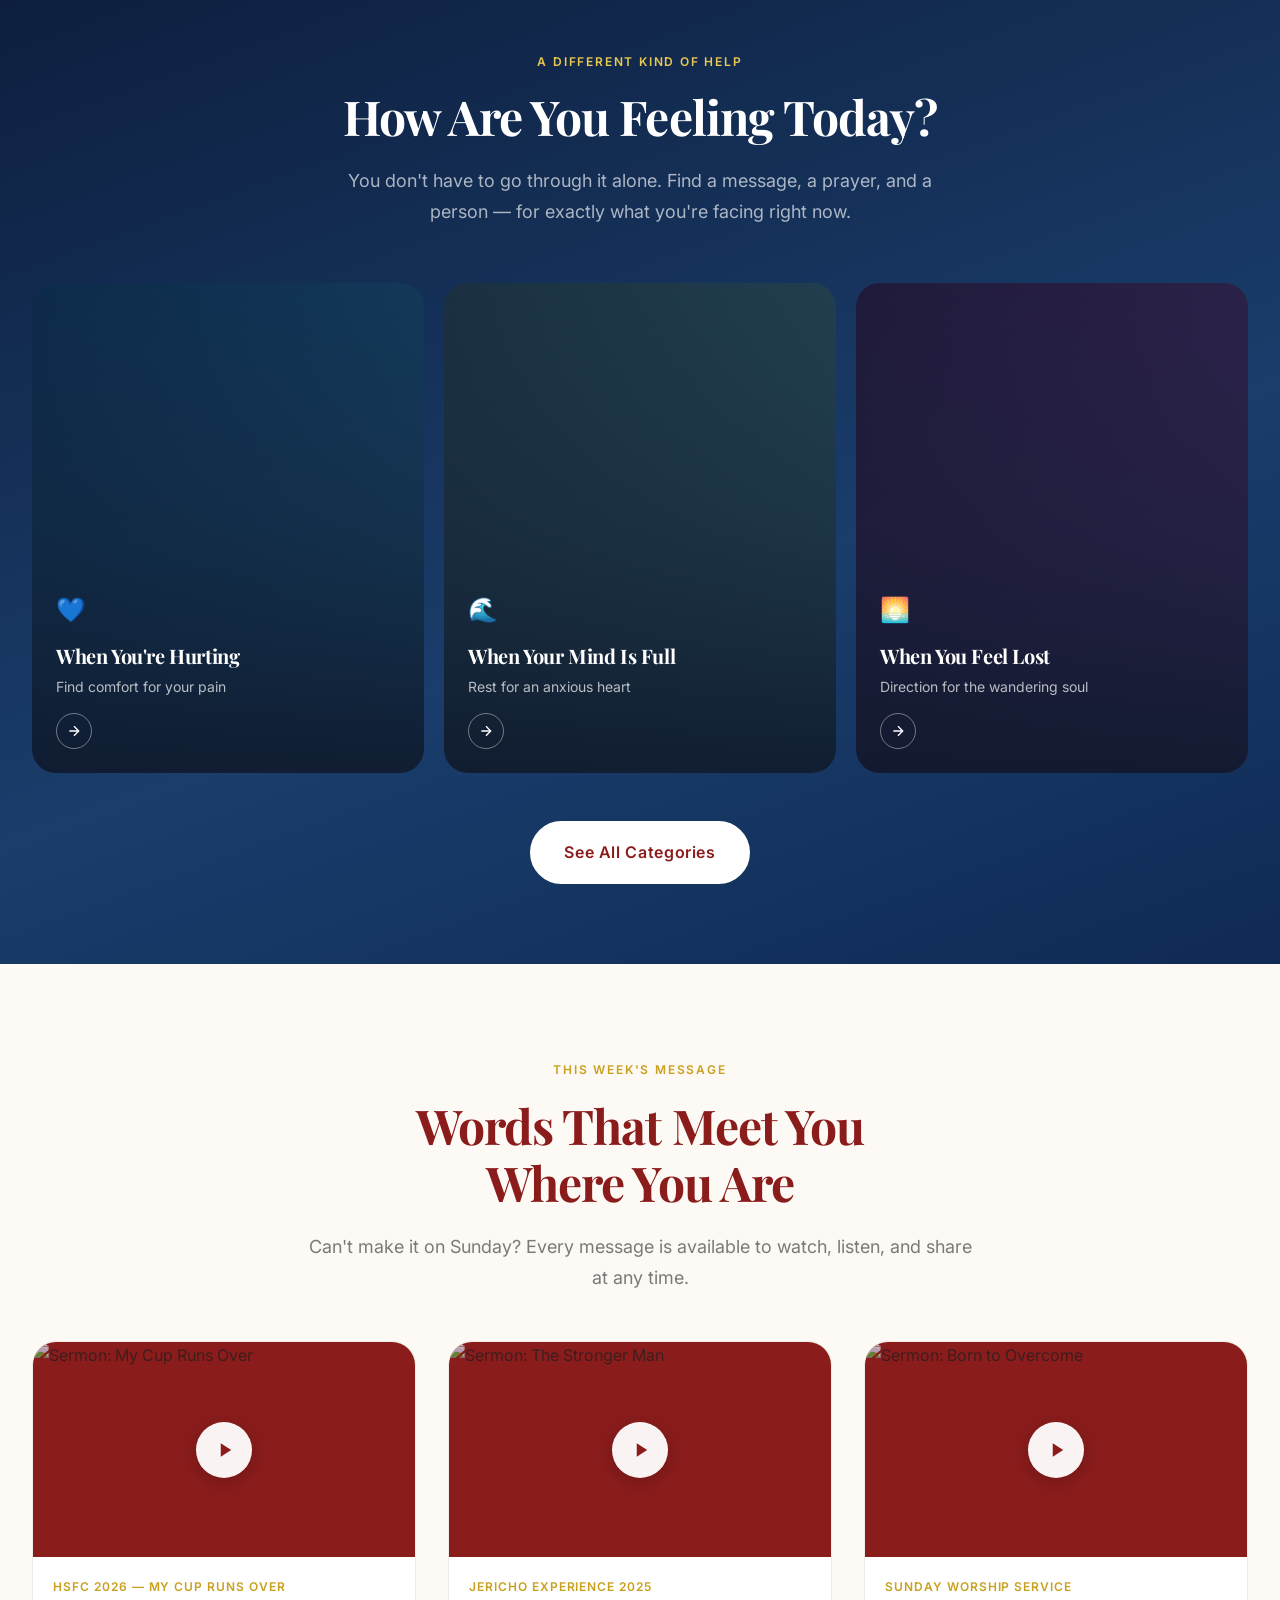
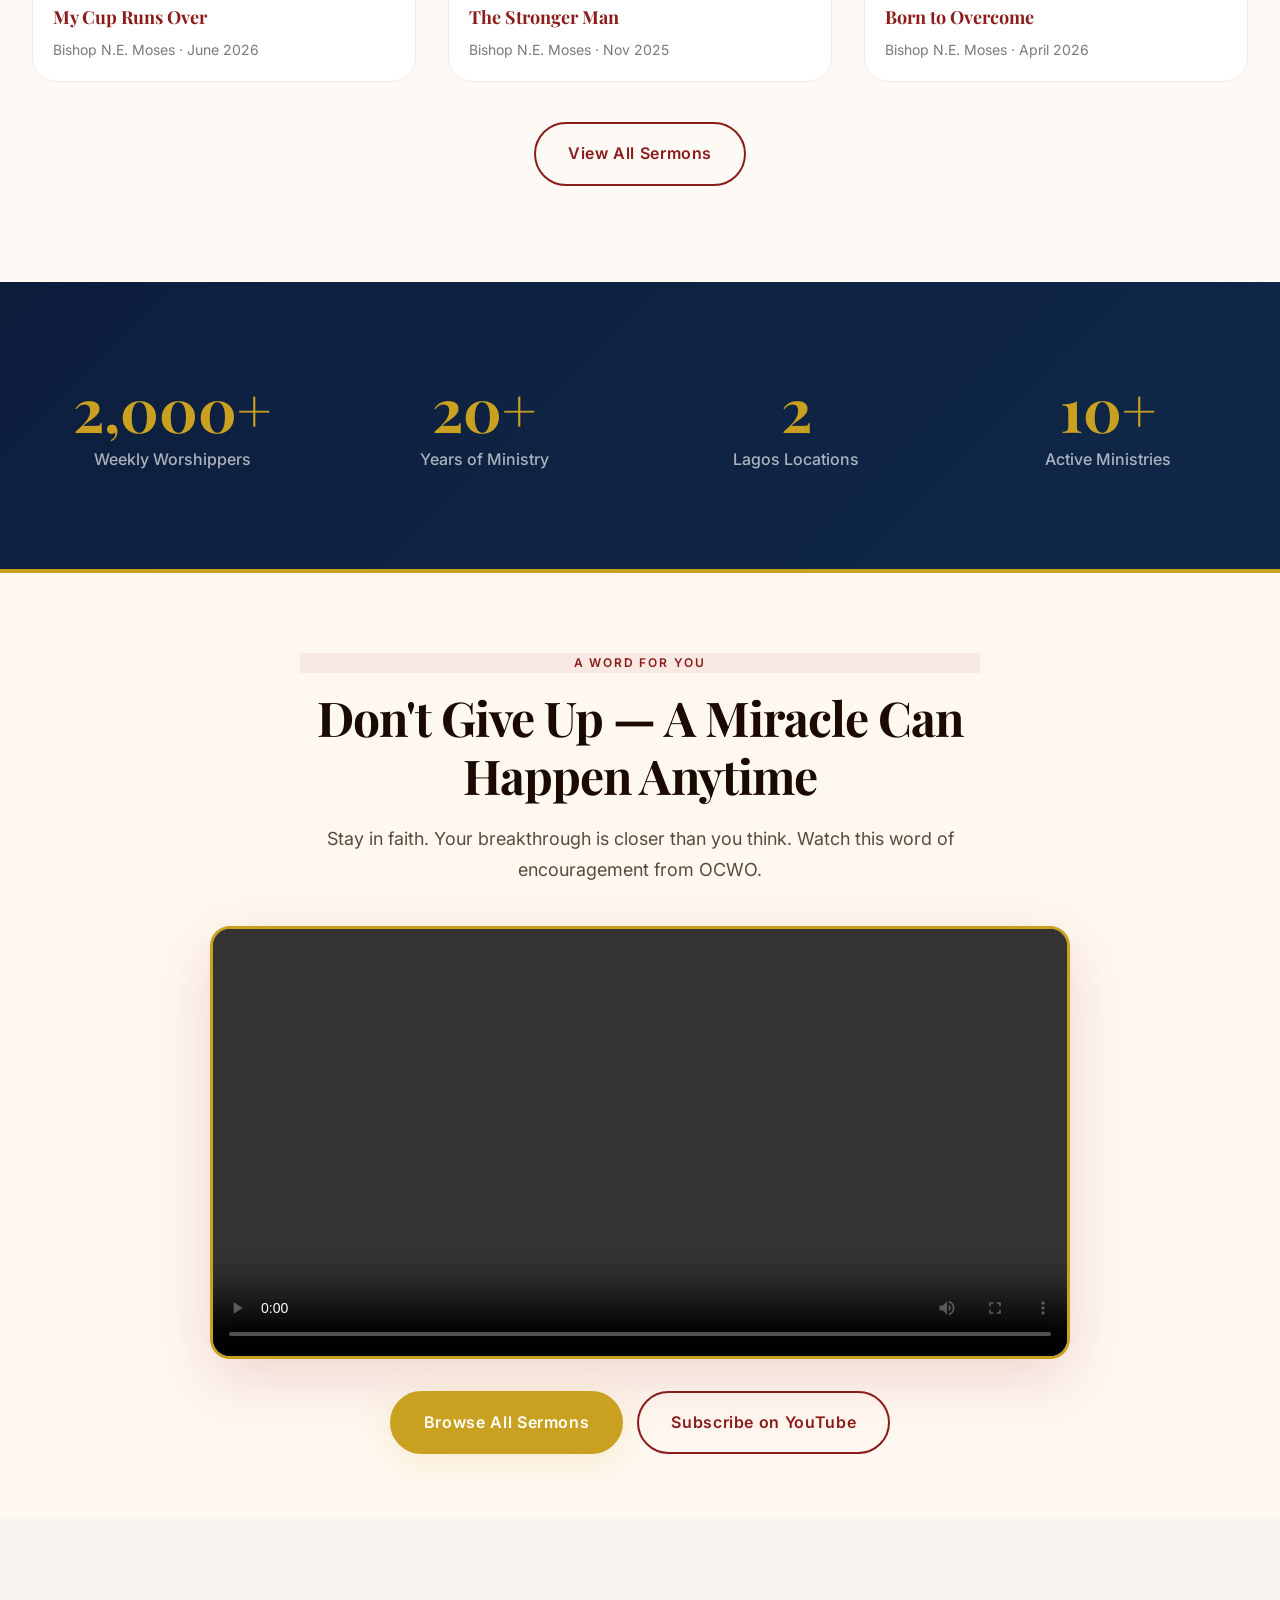
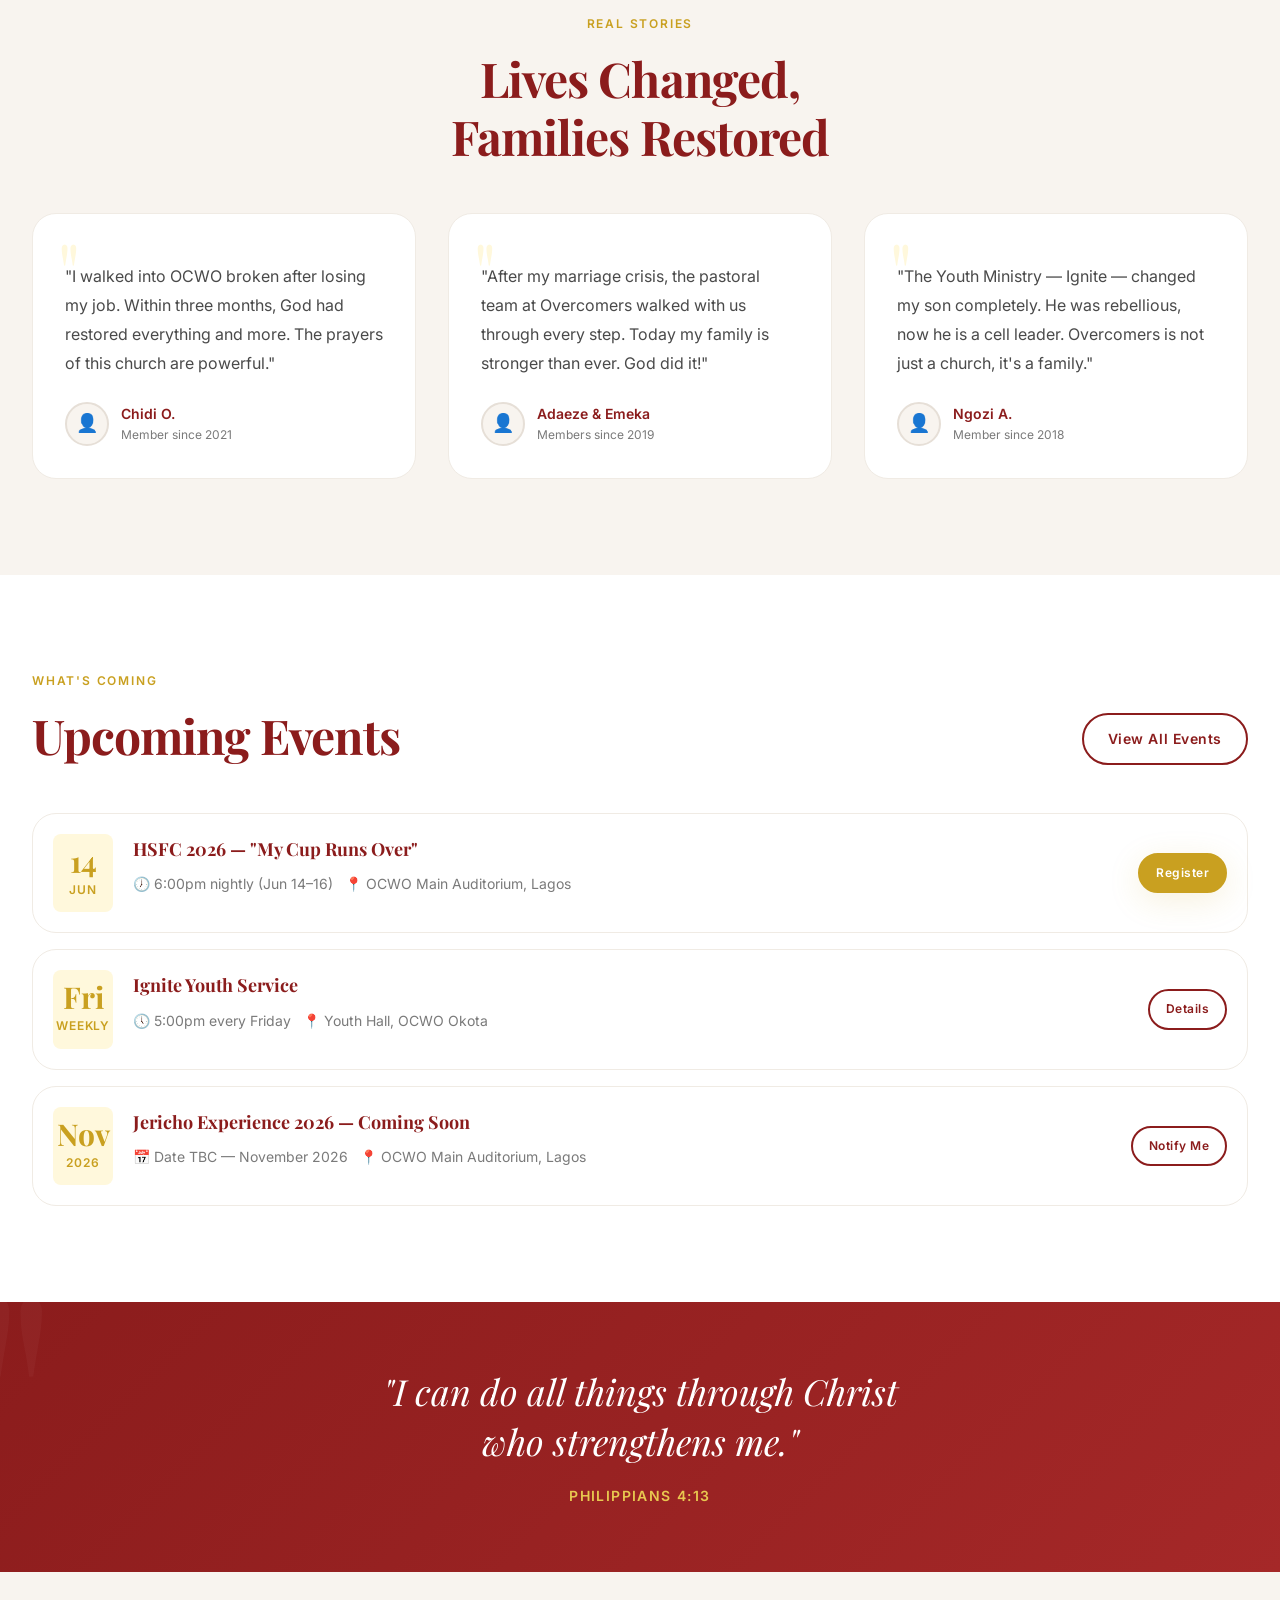
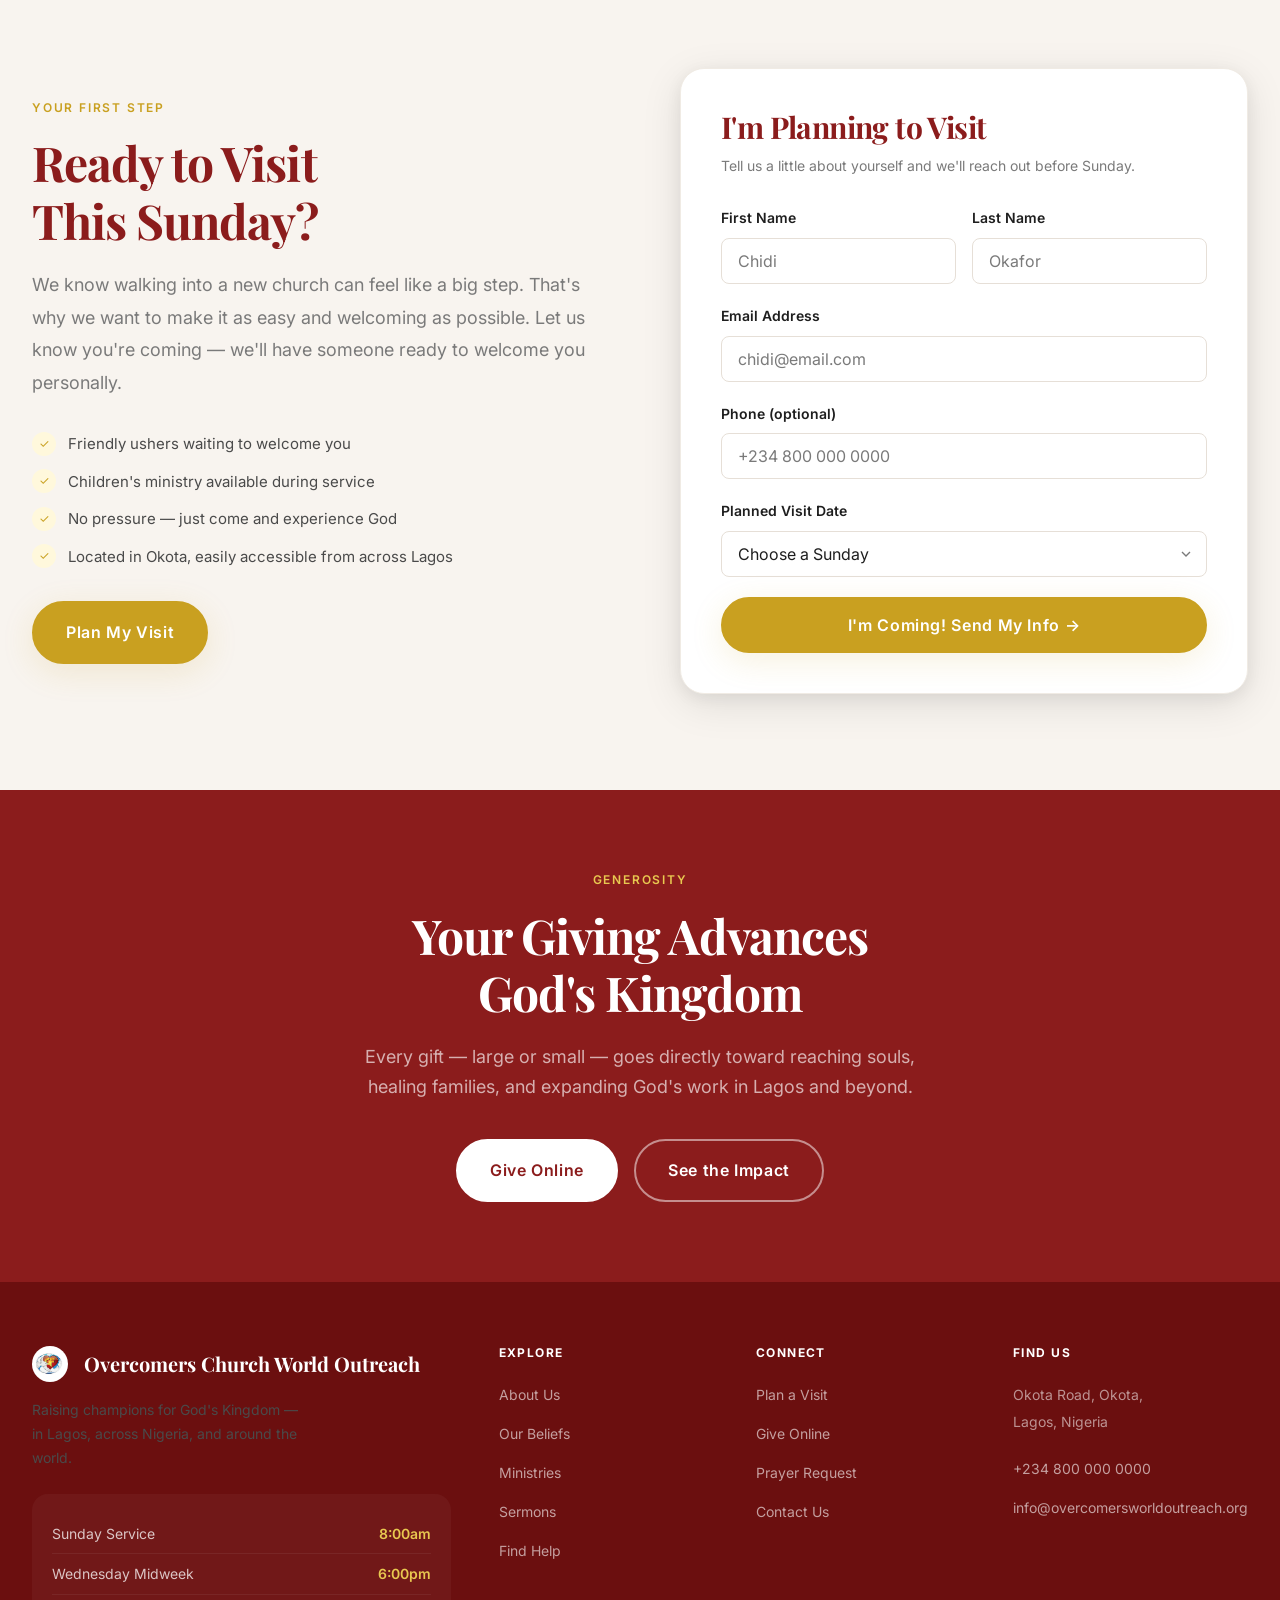
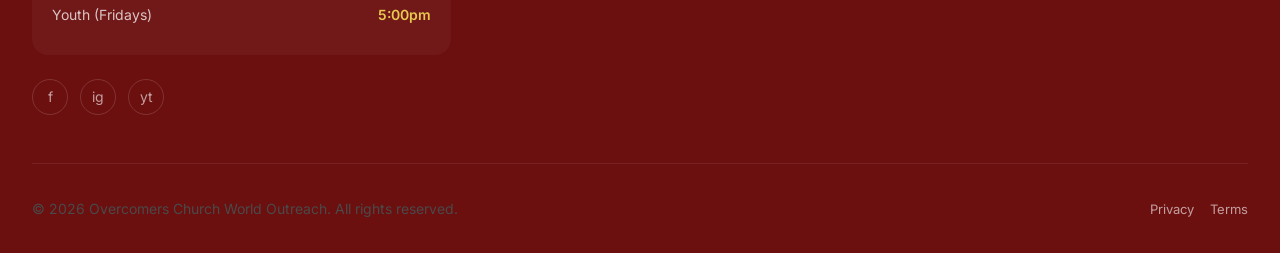
==== commit 9b6c4937: "Fix video src (clean filename), real images on homepage & about, ui-avatars fallbacks for team" ====
--- a/index.html
+++ b/index.html
@@ -140,7 +140,7 @@
 
           <div class="reveal" style="position:relative;height:480px;">
             <div style="position:absolute;top:0;right:0;width:80%;height:380px;background:linear-gradient(135deg,#1a3d6b 0%,#2a5a8a 100%);border-radius:24px;overflow:hidden;box-shadow:0 20px 60px rgba(26,61,107,0.25);">
-              <img src="images/congregation.jpg" alt="OCWO congregation celebrating together" style="width:100%;height:100%;object-fit:cover;opacity:0.85;" onerror="this.style.display='none'" />
+              <img src="images/jericho-2025-highlights.jpg" alt="OCWO congregation celebrating together" style="width:100%;height:100%;object-fit:cover;opacity:0.85;" />
             </div>
             <div style="position:absolute;bottom:0;left:0;width:55%;height:220px;background:var(--color-accent);border-radius:20px;display:flex;flex-direction:column;align-items:flex-start;justify-content:flex-end;padding:28px;box-shadow:0 12px 40px rgba(201,160,32,0.3);">
               <div style="font-family:'Playfair Display',serif;font-size:42px;font-weight:700;color:white;line-height:1;">20+</div>
@@ -311,7 +311,7 @@
             playsinline
             style="width:100%;display:block;background:#1a0a00;"
             preload="metadata">
-            <source src="Videos/%F0%9F%94%A5%E2%9C%A8Dont%20give%20up%20and%20dont%20let%20your%20faith%20down.%20A%20MIRACLE%20CAN%20HAPPEN%20ANYTIME.%20%F0%9F%9B%90Stay%20in%20faith.%20I.mp4" type="video/mp4">
+            <source src="Videos/dont-give-up.mp4" type="video/mp4">
             Your browser does not support the video tag.
           </video>
         </div>
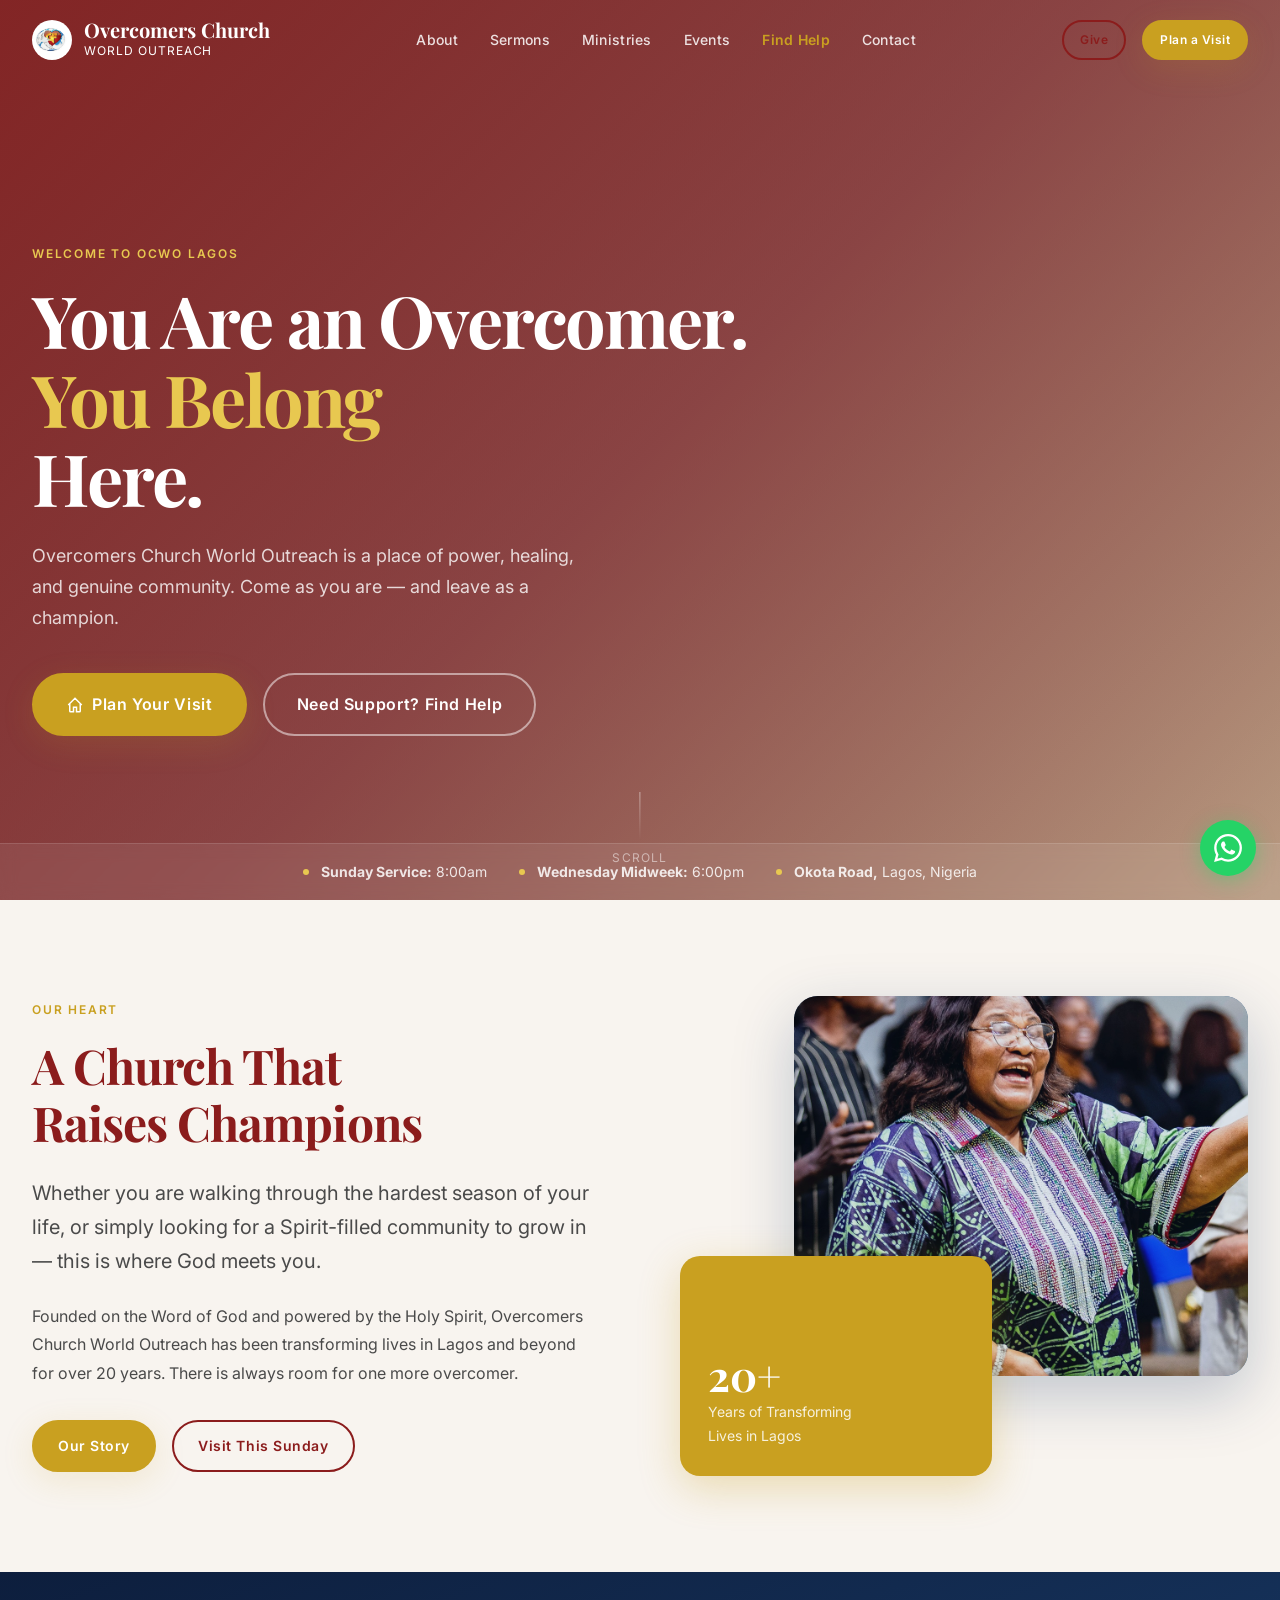
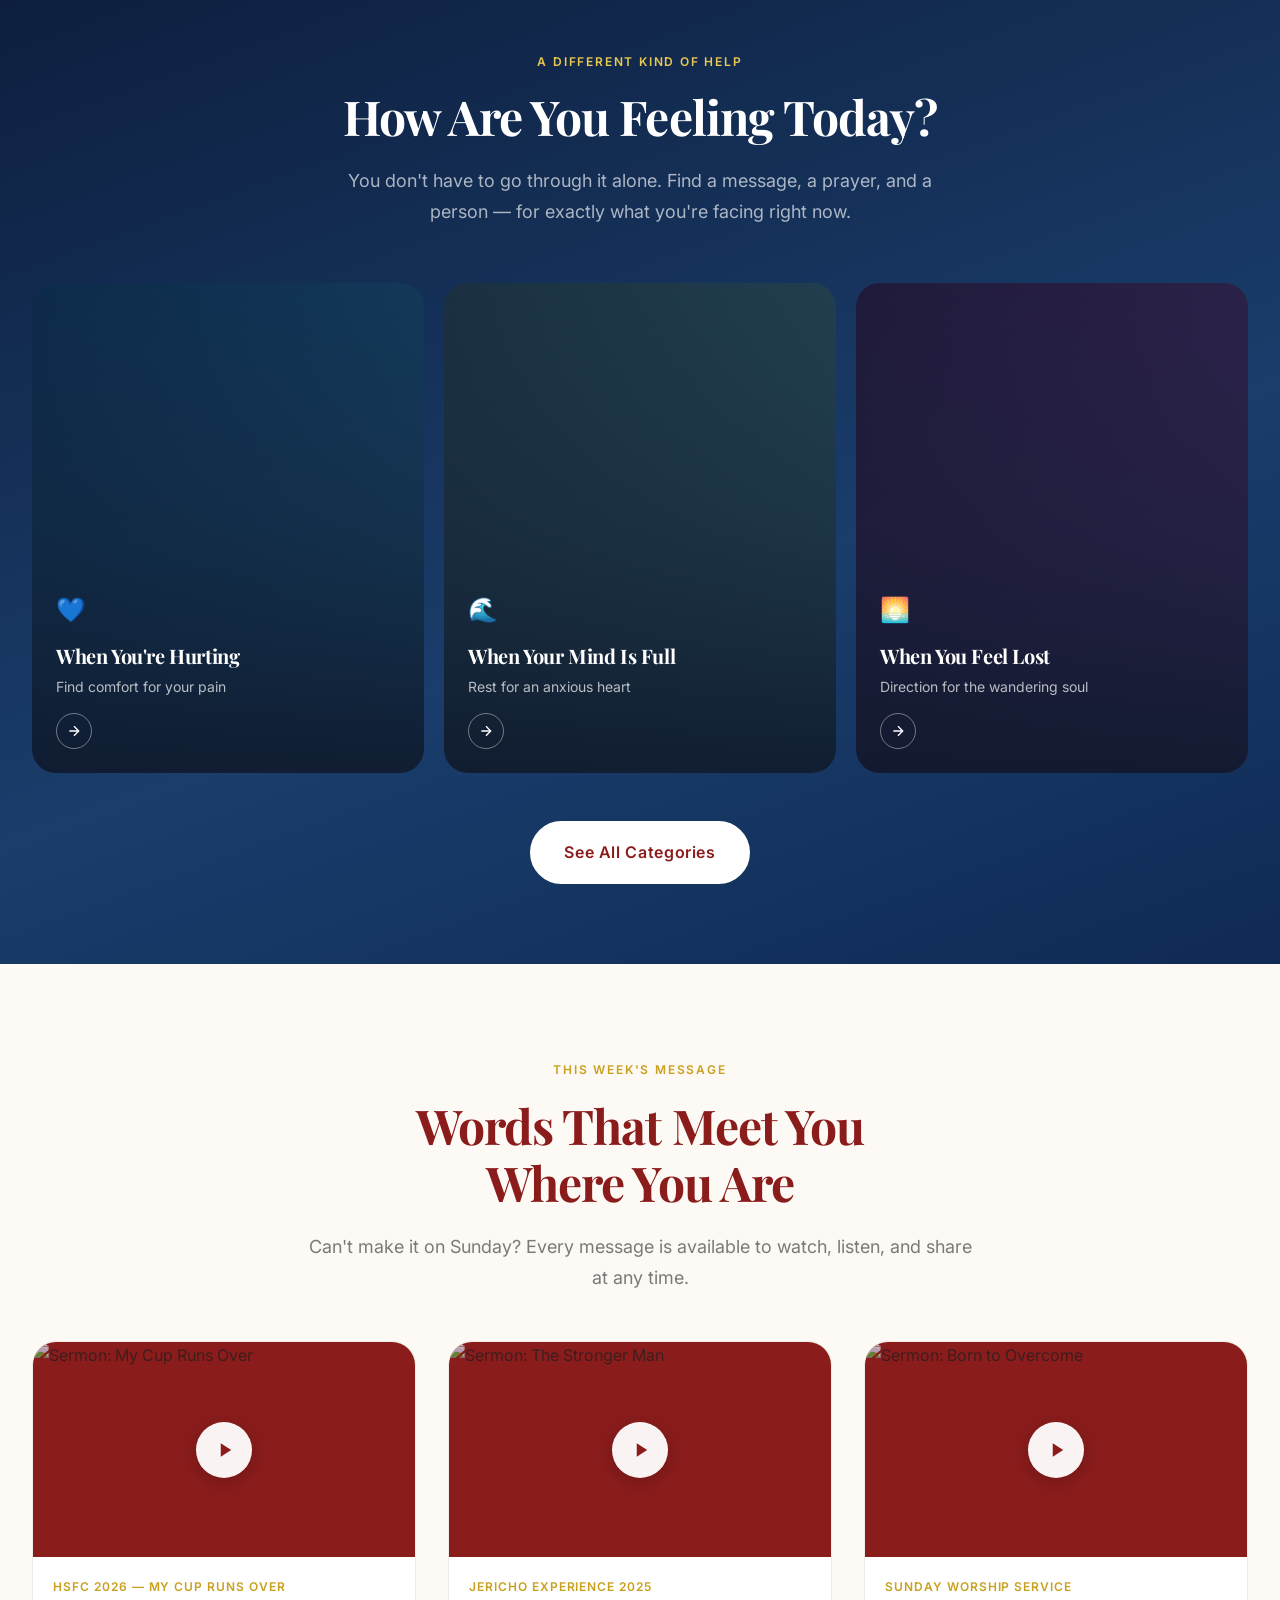
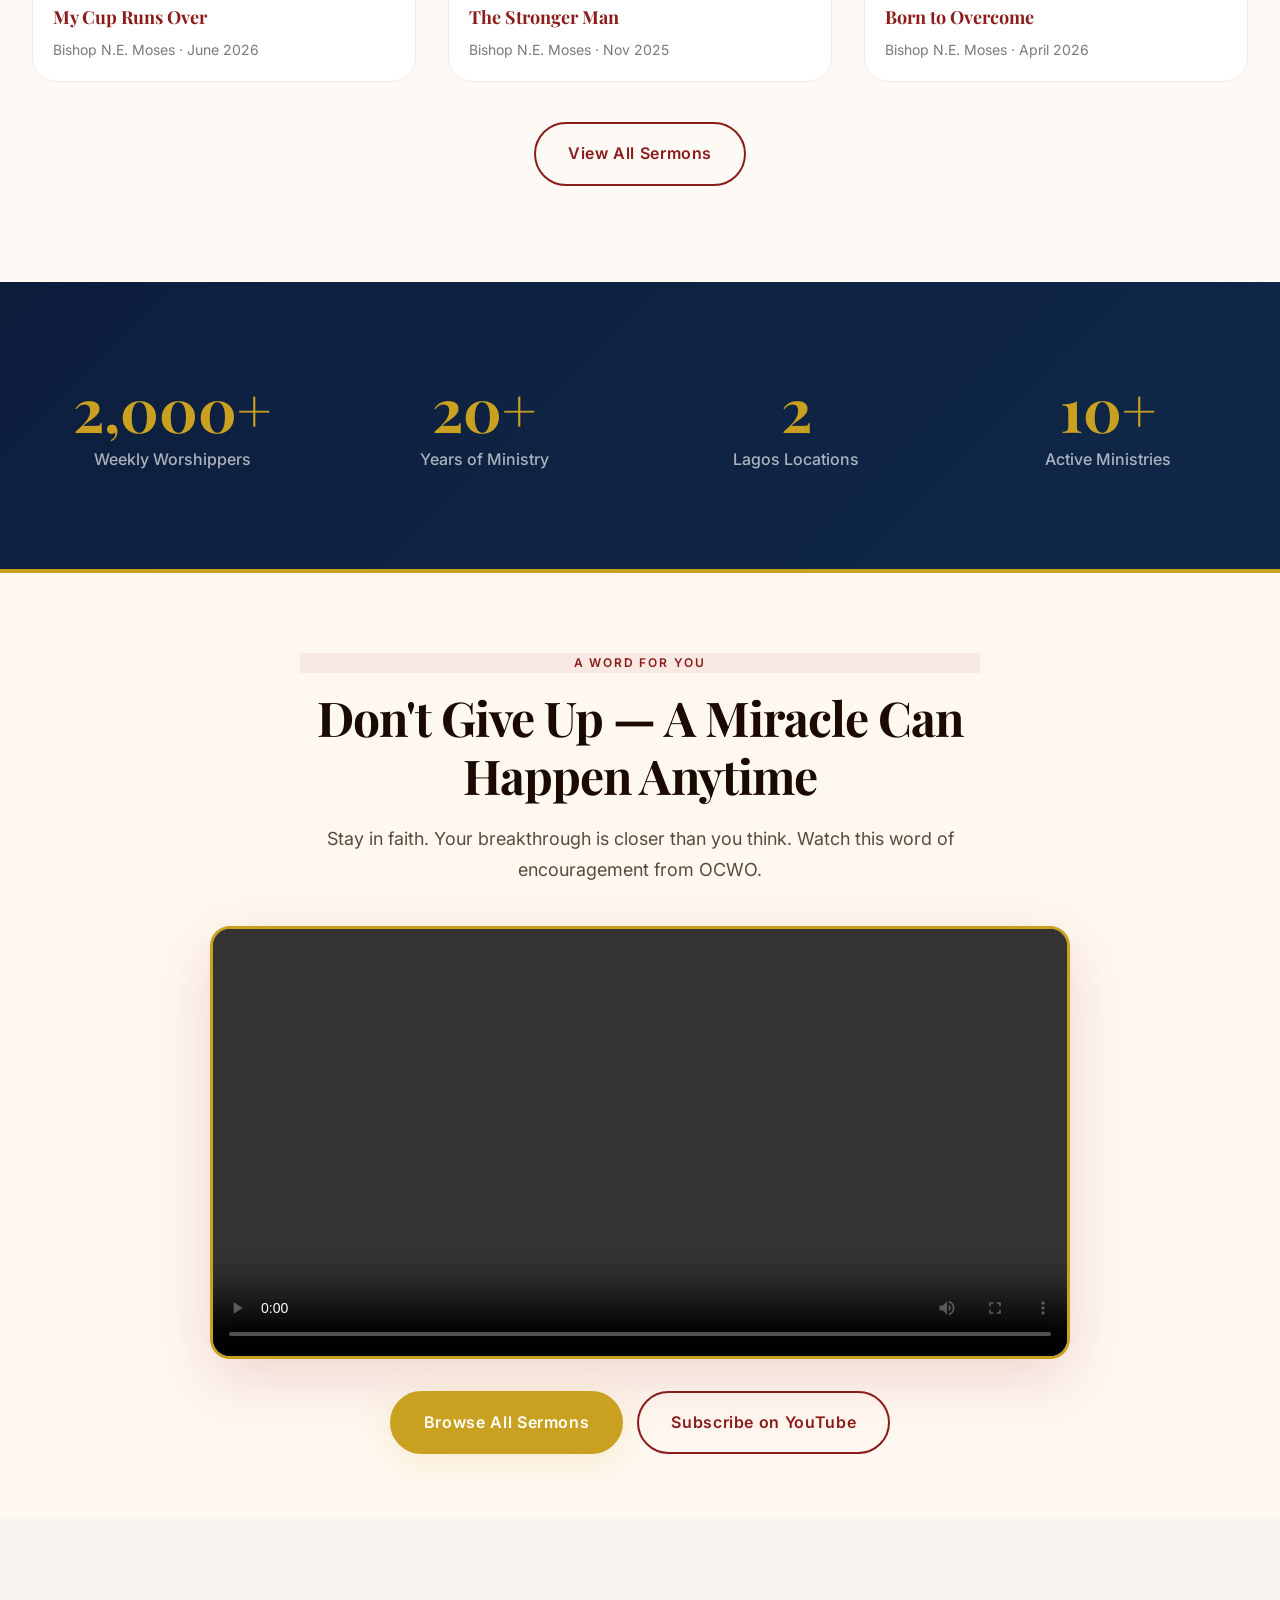
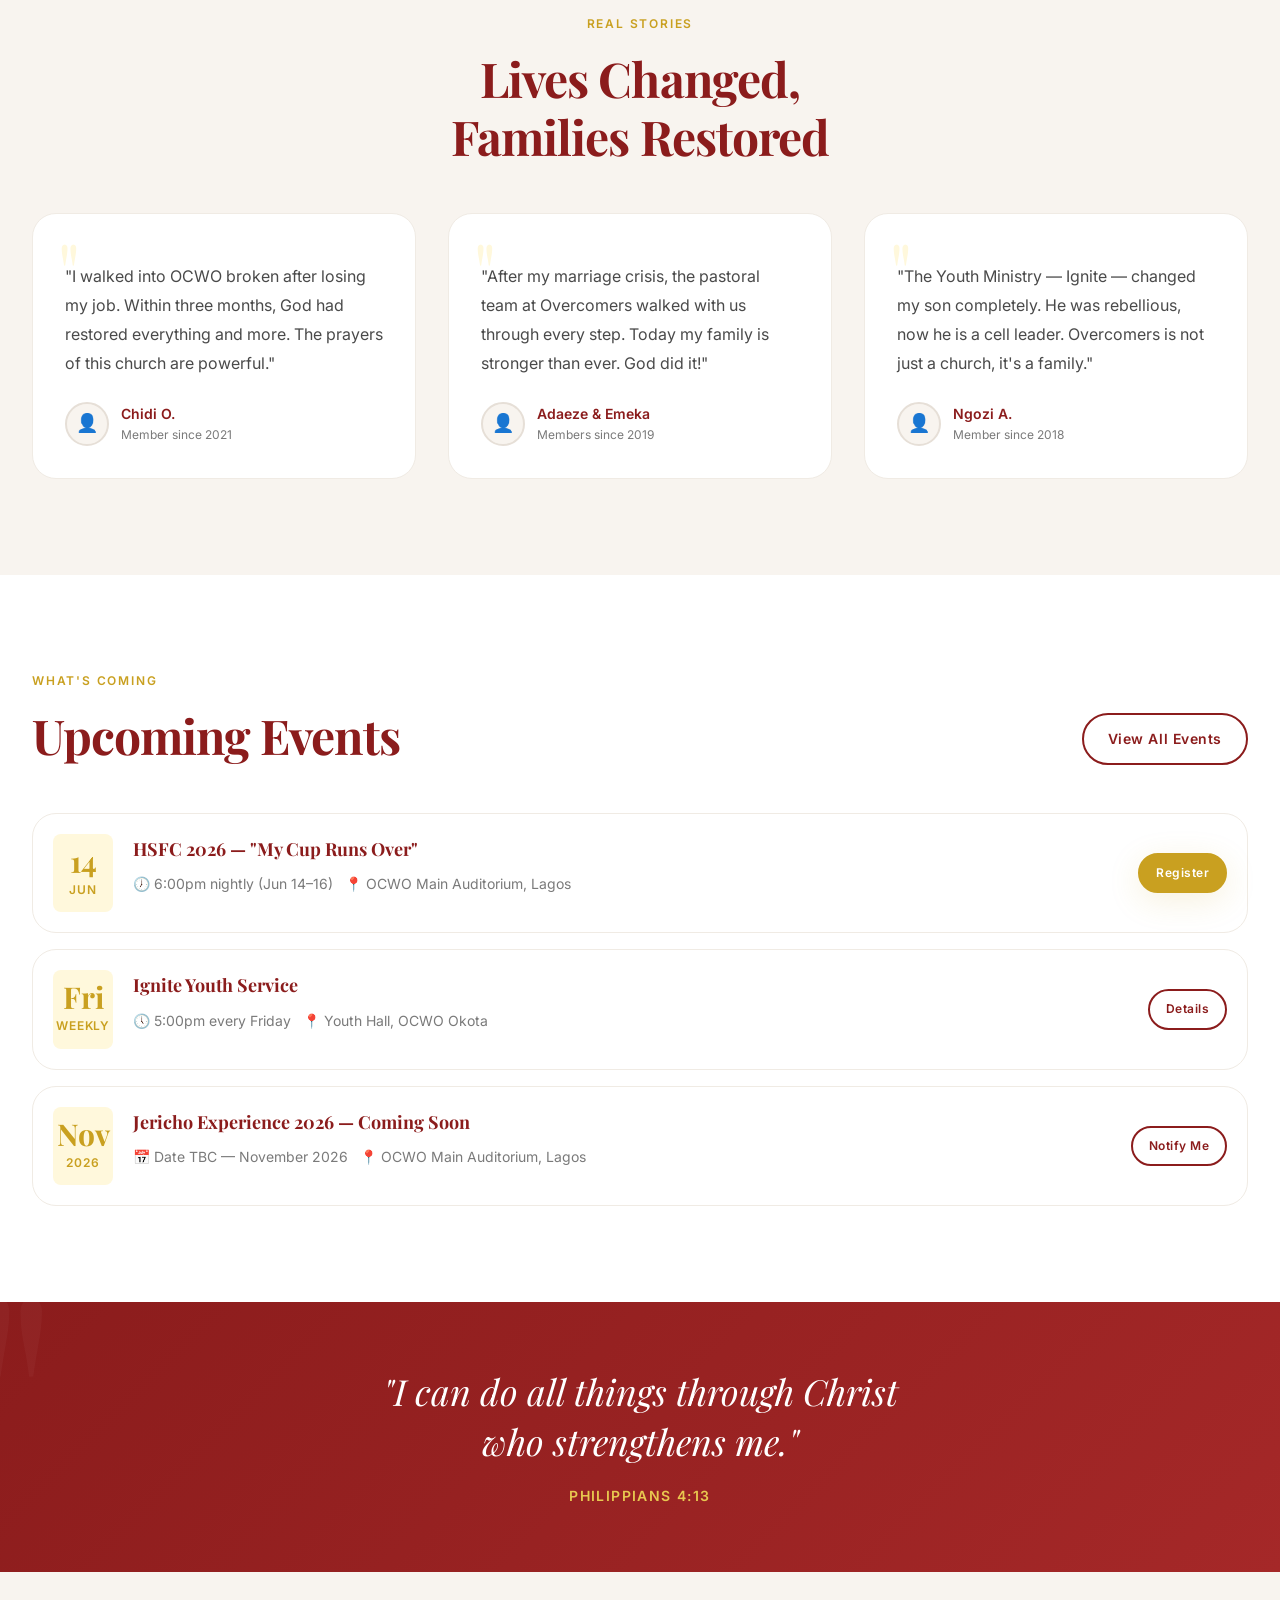
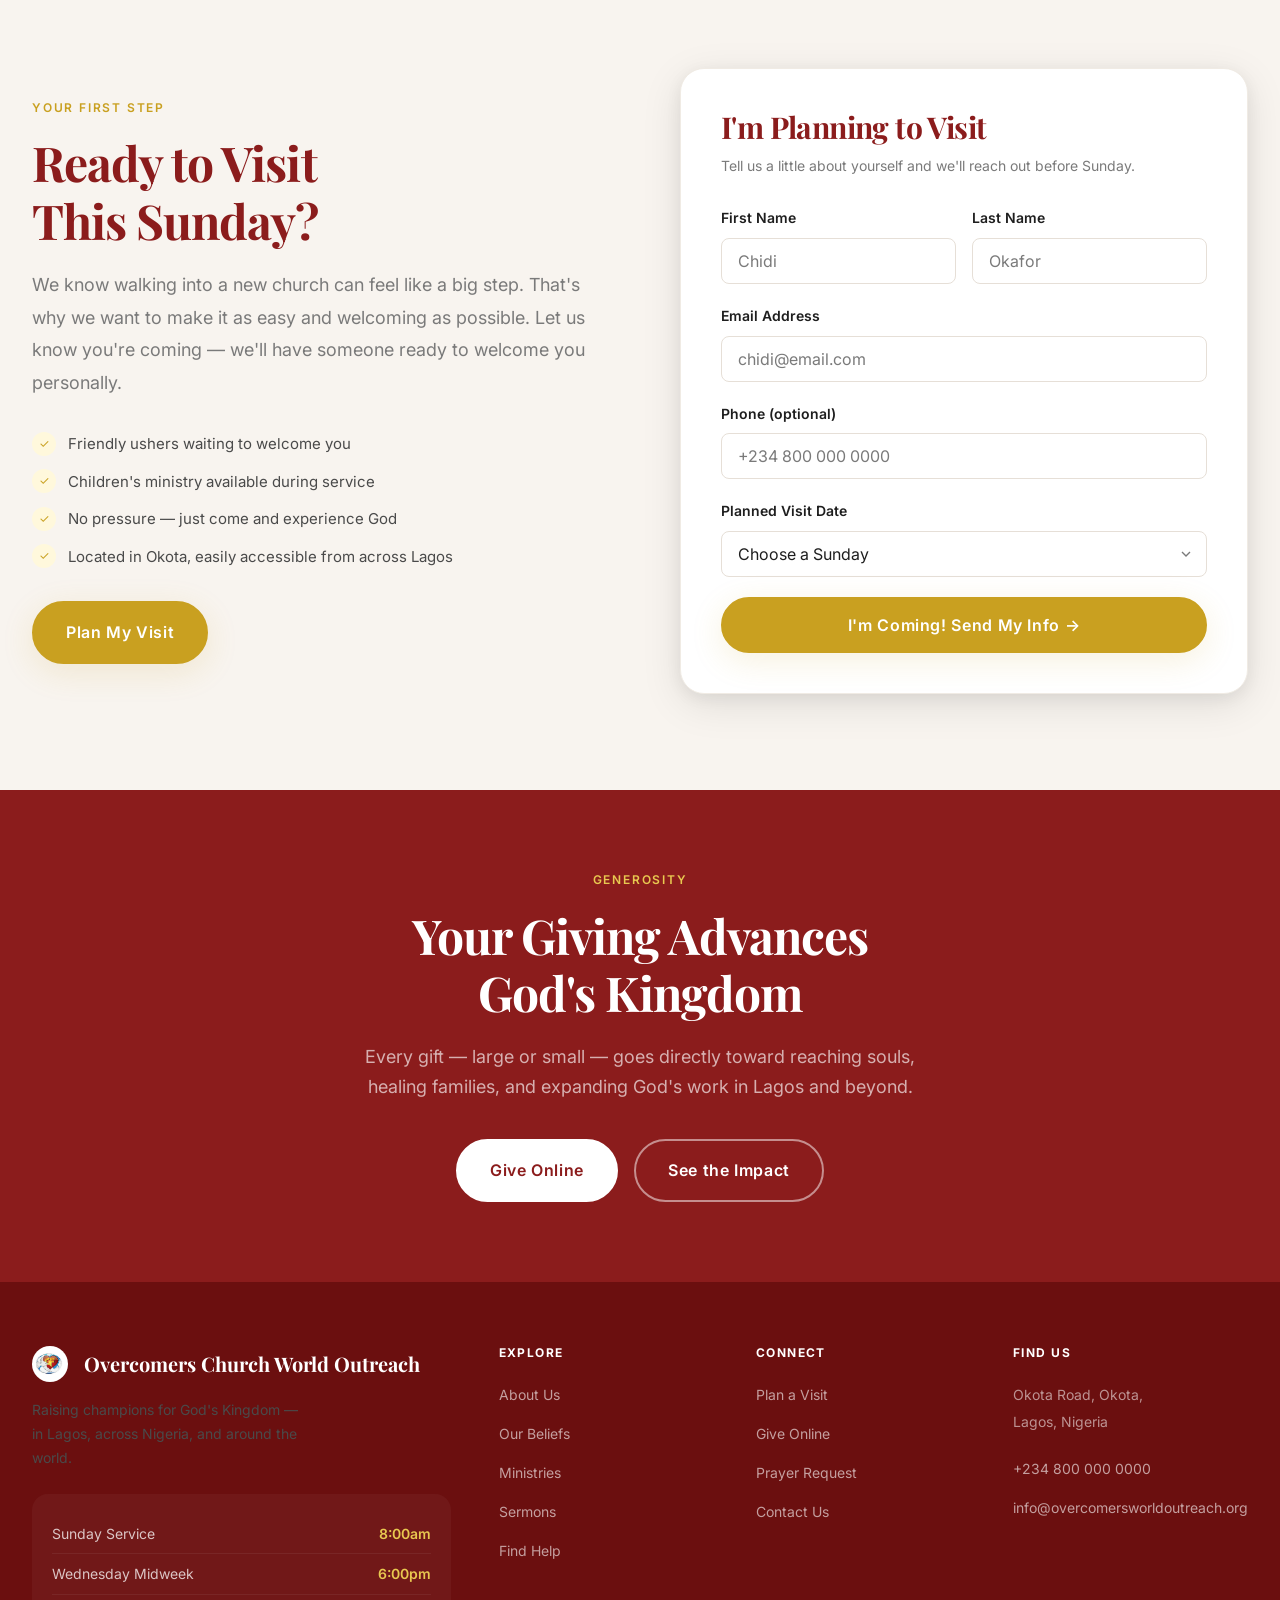
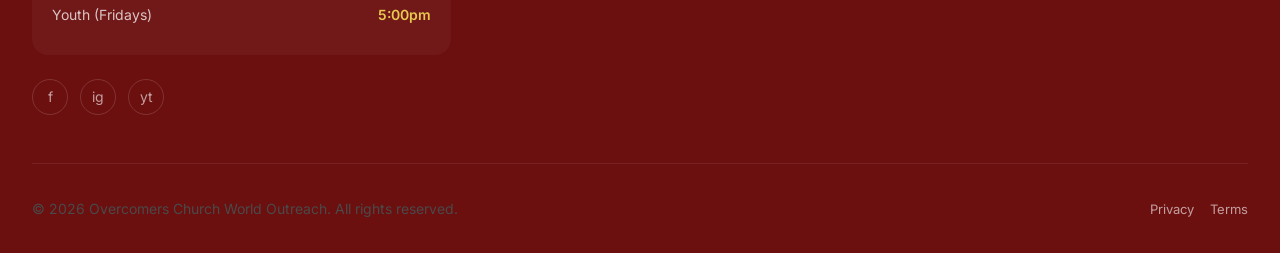
==== commit 153c2b3c: "Add autoplaying hero background video on landing page Replace static hero image with the HSFC 2026 h" ====
--- a/index.html
+++ b/index.html
@@ -63,12 +63,12 @@
     <!-- HERO -->
     <section class="hero">
       <div class="hero__bg" style="overflow:hidden;">
-        <img
-          src="images/hero-worship.jpg"
-          alt="Overcomers Church World Outreach in worship"
-          style="position:absolute;inset:0;width:100%;height:100%;object-fit:cover;"
-          onerror="this.style.display='none'"
-        />
+        <video
+          autoplay muted loop playsinline
+          style="position:absolute;inset:0;width:100%;height:100%;object-fit:cover;">
+          <source src="Videos/hsfc-2026-highlights.mp4" type="video/mp4">
+        </video>
+        <div style="position:absolute;inset:0;background:linear-gradient(135deg,rgba(30,10,10,0.72) 0%,rgba(90,30,30,0.45) 100%);"></div>
       </div>
 
       <div class="hero__content">
